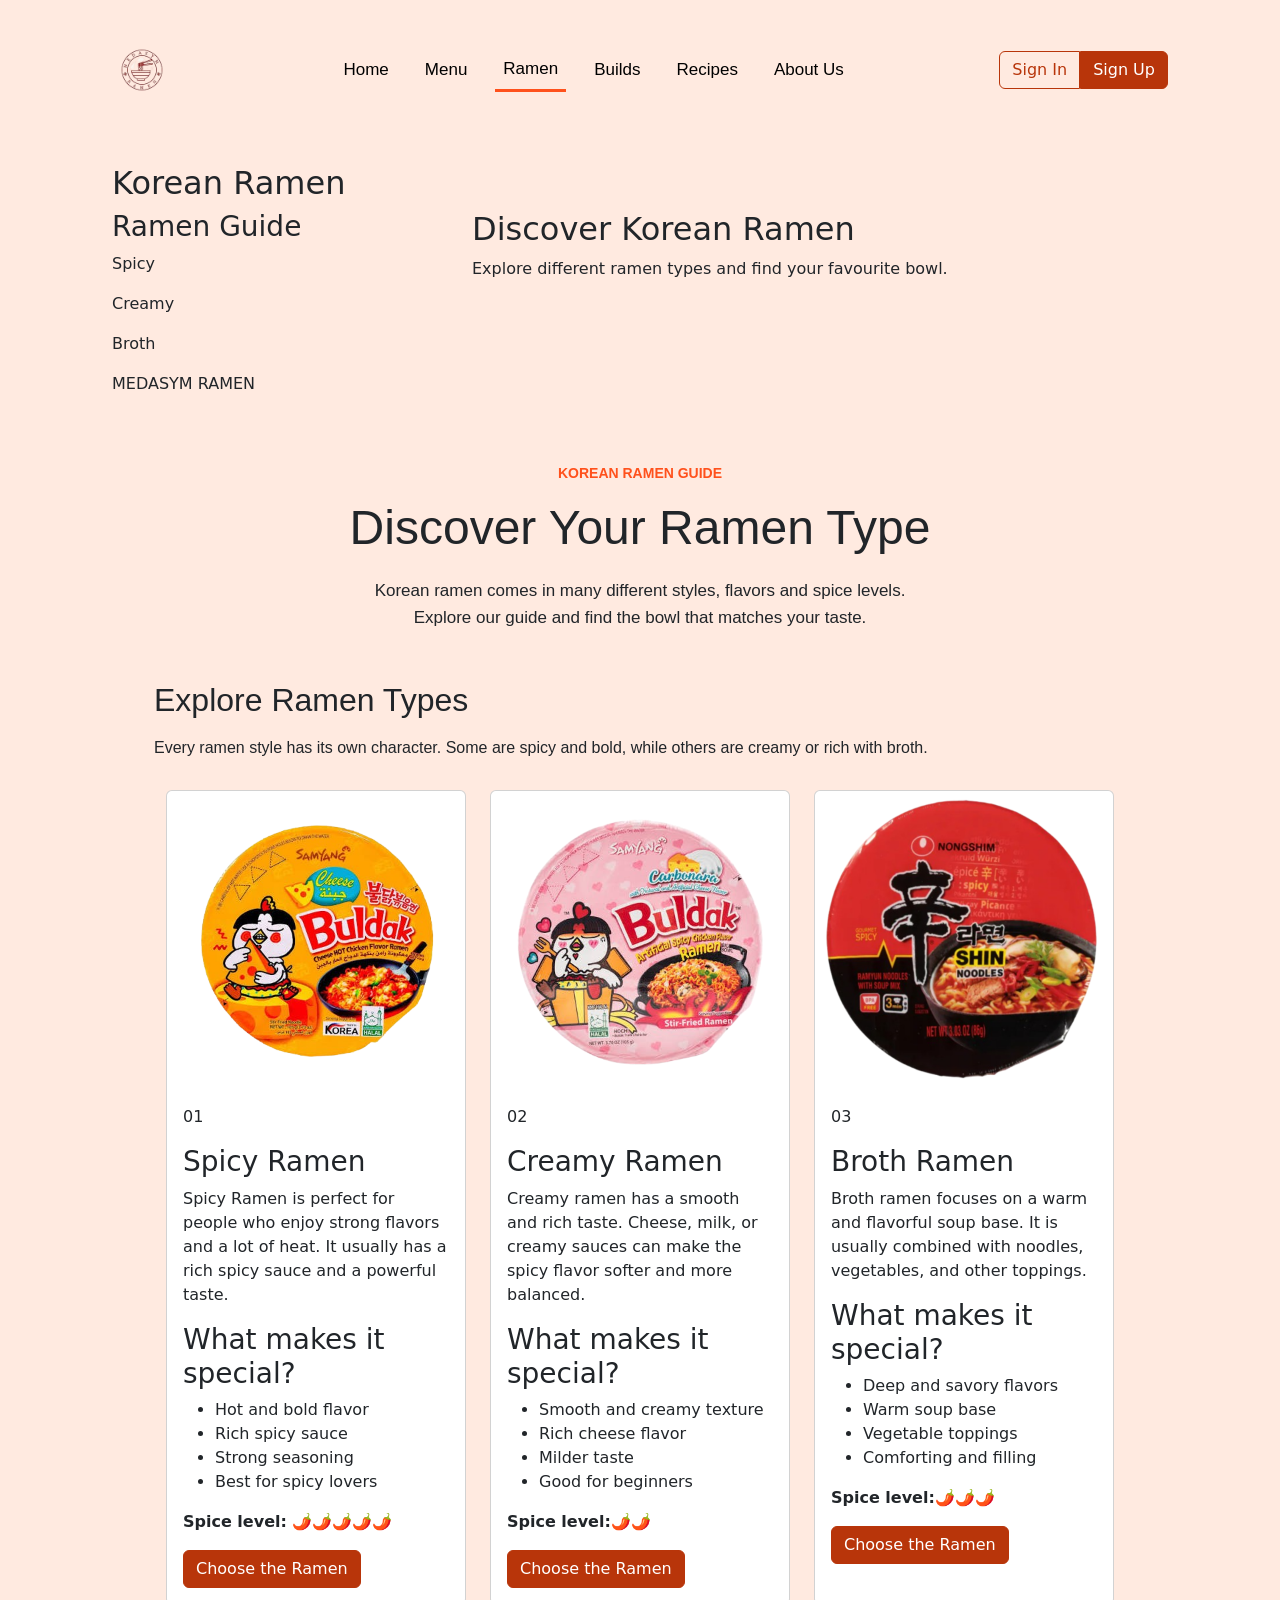
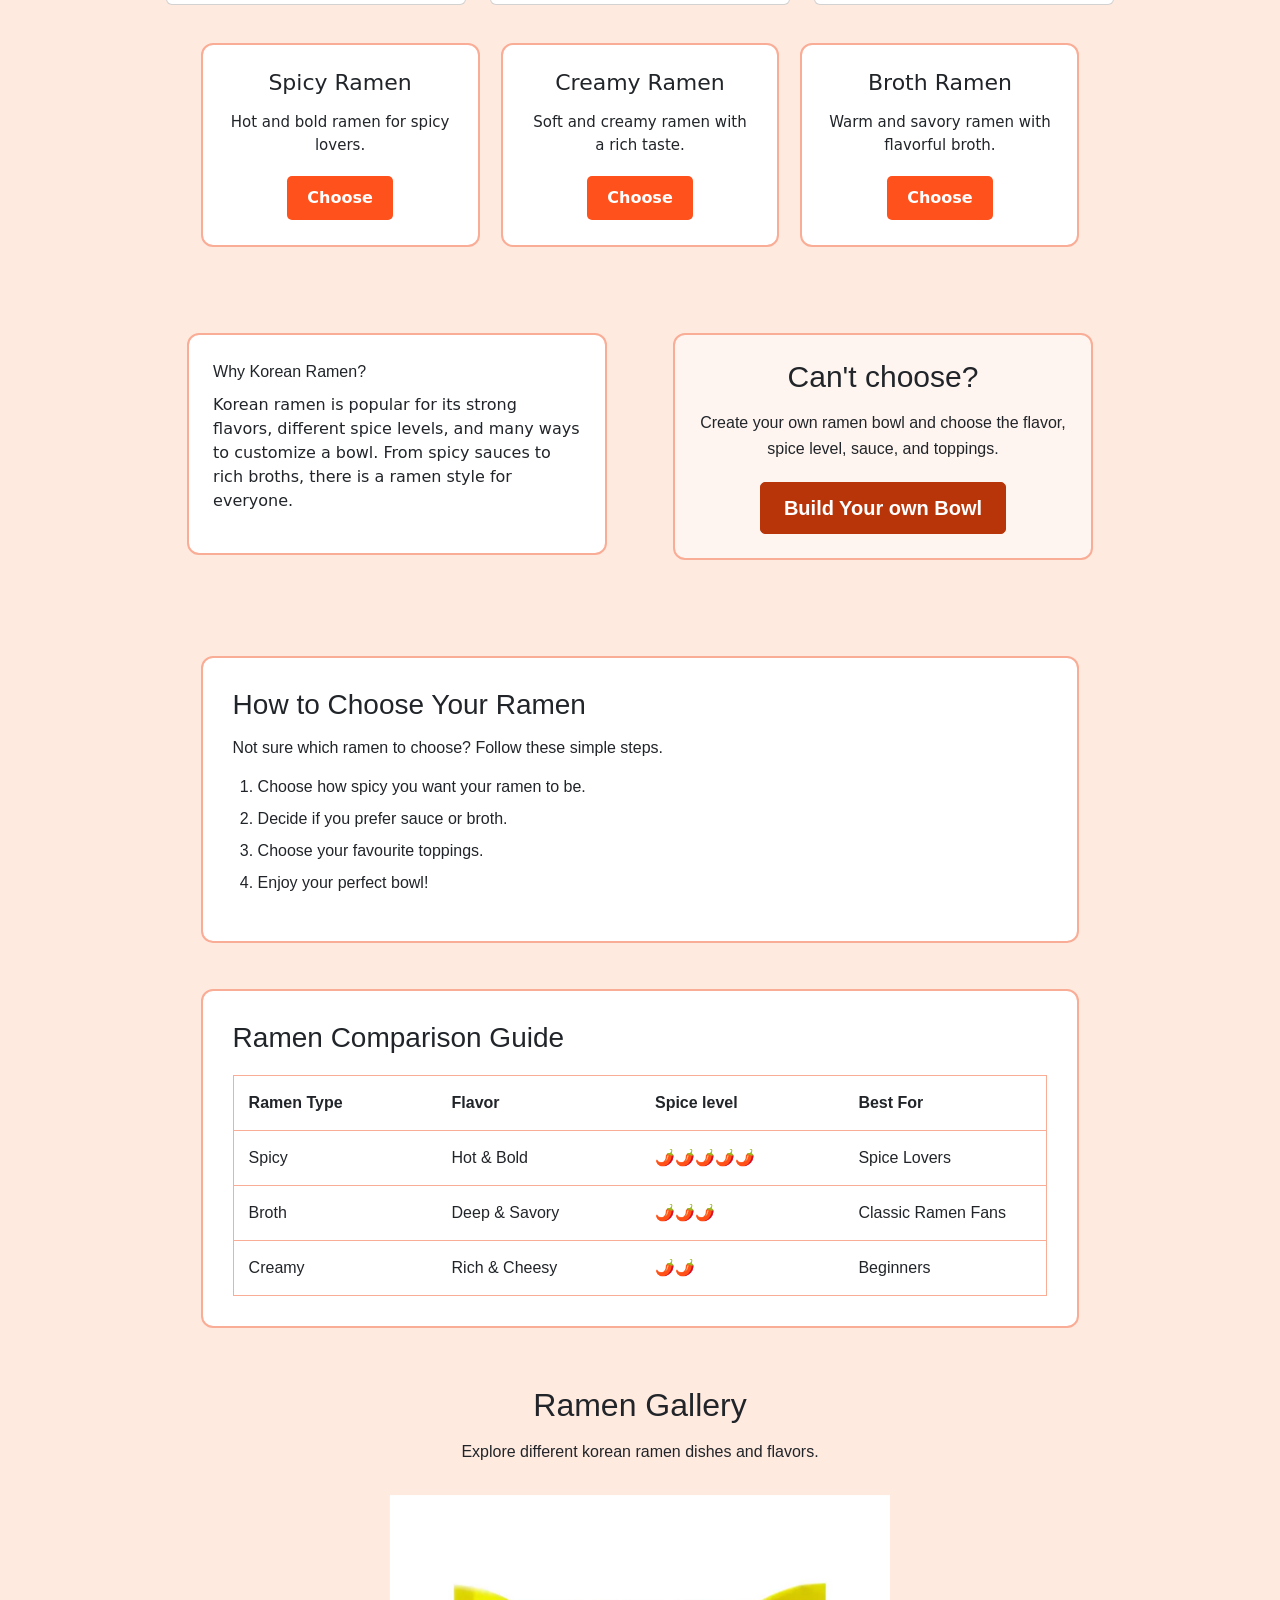
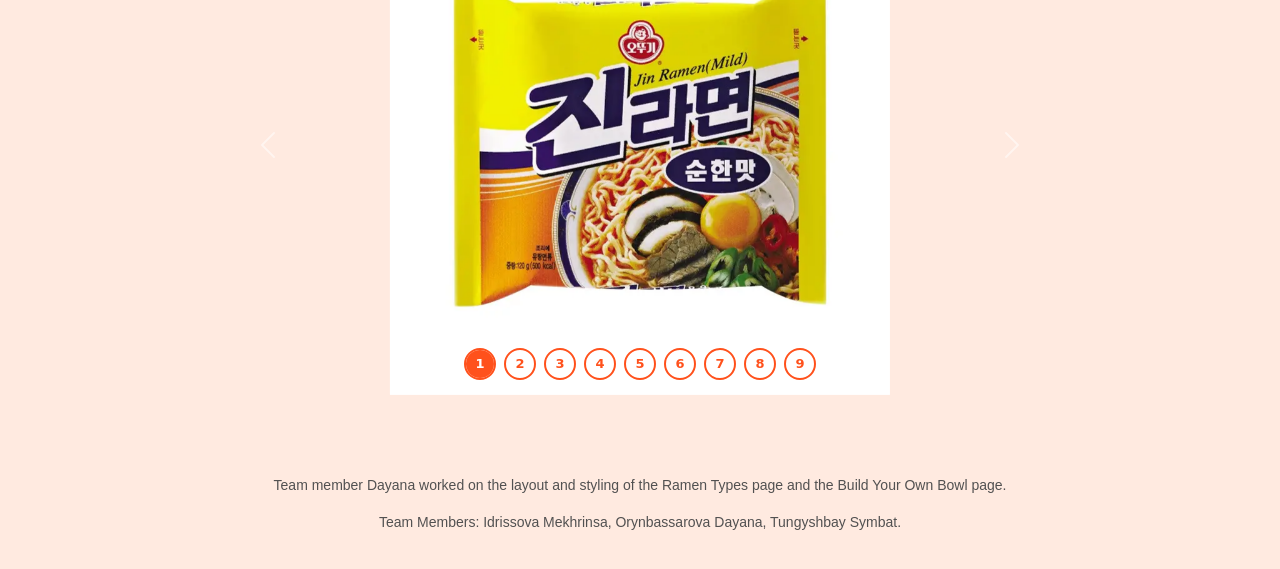
==== ramen.html @ 7dd199af "Add files via upload" ====
<!DOCTYPE html>
<html lang="en">

<head>
    <meta charset="UTF-8">
    <meta name="viewport" content="width=device-width, initial-scale=1.0">
    <link href="https://cdn.jsdelivr.net/npm/bootstrap@5.3.3/dist/css/bootstrap.min.css" rel="stylesheet">
    <link rel="stylesheet" href="style.css">
    <title>MEDASYM RAMEN | Ramen types</title>
</head>

<body>
    <nav class="navbar navbar-expand-lg">
        <div class="container-fluid">
            <a class="navbar-brand" href="index.html">
                <img src="logo.png" alt="MEDASYM RAMEN" width="150">
            </a>

            <button class="navbar-toggler" type="button" data-bs-toggle="collapse" data-bs-target="#navbarNav"
                aria-controls="navbarNav" aria-expanded="false" aria-label="Toggle navigation">
                <span class="navbar-toggler-icon"></span>
            </button>
            <div class="collapse navbar-collapse" id="navbarNav">
                <ul class="navbar-nav mx-auto">
                    <li class="nav-item">
                        <a class="nav-link" href="index.html">Home</a>
                    </li>
                    <li class="nav-item">
                        <a class="nav-link" href="menu.html">Menu</a>
                    </li>
                    <li class="nav-item">
                        <a class="nav-link active" href="ramen.html">Ramen</a>
                    </li>
                    <li class="nav-item">
                        <a class="nav-link" href="build.html">Builds</a>
                    </li>
                    <li class="nav-item">
                        <a class="nav-link" href="recipes.html">Recipes</a>
                    </li>
                    <li class="nav-item">
                        <a class="nav-link" href="about.html">About Us</a>
                    </li>
                </ul>

                <div class="d-flex gap-2">
                    <a href="#" class="btn btn-outline-secondary">Sign In</a>
                    <a href="signup.html" class="btn btn-primary">Sign Up</a>
                </div>

            </div>
        </div>

    </nav>

    <div class="container my-4">
        <div class="row">
            <header class="col-12">
                <h2>Korean Ramen</h2>
            </header>

            <aside class="col-lg-4 col-md-5 col-12">
                <h3>Ramen Guide</h3>
                <p>Spicy</p>
                <p>Creamy</p>
                <p>Broth</p>
            </aside>

            <main class="col-lg-8 col-md-7 col-12">
                <h2>Discover Korean Ramen</h2>
                <p>Explore different ramen types and find your favourite bowl.</p>
            </main>

            <footer class="col-12">
                <p>MEDASYM RAMEN</p>
            </footer>
        </div>
    </div>

    <div class="ramen-hero">
        <p>KOREAN RAMEN GUIDE</p>
        <h1>Discover Your Ramen Type</h1>
        <p>
            Korean ramen comes in many different styles, flavors
            and spice levels. <br> Explore our guide and find the bowl
            that matches your taste.
        </p>
    </div>

    <div class="ramen-types">
        <h2>Explore Ramen Types</h2>
        <p>
            Every ramen style has its own character. Some are spicy
            and bold, while others are creamy or rich with broth.
        </p>

        <!-- bootstrap-->

        <div class="container">
            <div class="row g-4">
                <!-- card 1 -->
                <div class="col-lg-4 col-md-6 col-12">
                    <div class="card h-100">
                        <img src="samyang.png" class="card-img-top" alt="Spicy Korean Buldak Ramen">
                        <div class="card-body">
                            <p>01</p>
                            <h3 class="card-title">Spicy Ramen</h3>
                            <p class="card-text">
                                Spicy Ramen is perfect for people who enjoy
                                strong flavors and a lot of heat. It usually
                                has a rich spicy sauce and a powerful taste.
                            </p>
                            <h3>What makes it special?</h3>
                            <ul>
                                <li>Hot and bold flavor</li>
                                <li>Rich spicy sauce</li>
                                <li>Strong seasoning</li>
                                <li>Best for spicy lovers</li>
                            </ul>
                            <p>
                                <b>Spice level:</b> 🌶️🌶️🌶️🌶️🌶️
                            </p>

                            <button class="btn btn-primary">Choose the Ramen</button>


                        </div>
                    </div>
                </div>

                <!-- card 2-->
                <div class="col-lg-4 col-md-6 col-12">
                    <div class="card h-100">

                        <img src="buldak.png" class="card-img-top" alt="Creamy Korean Buldak Ramen">
                        <div class="card-body">
                            <p>02</p>
                            <h3 class="card-title">Creamy Ramen</h3>
                            <p class="card-text">
                                Creamy ramen has a smooth and rich taste.
                                Cheese, milk, or creamy sauces can make
                                the spicy flavor softer and more balanced.
                            </p>
                            <h3>What makes it special?</h3>
                            <ul>
                                <li>Smooth and creamy texture</li>
                                <li>Rich cheese flavor</li>
                                <li>Milder taste</li>
                                <li>Good for beginners</li>
                            </ul>
                            <p>
                                <b>Spice level:</b>🌶️🌶️
                            </p>

                            <button class="btn btn-primary">Choose the Ramen</button>
                        </div>
                    </div>
                </div>

                <!-- card 3-->

                <div class="col-lg-4 col-md-6 col-12">
                    <div class="card h-100">
                        <img src="shin.png" class="card-img-top" alt="Korean Shin Ramen with broth">
                        <div class="card-body">
                            <p>03</p>
                            <h3 class="card-title">Broth Ramen</h3>
                            <p class="card-text">
                                Broth ramen focuses on a warm and flavorful
                                soup base. It is usually combined with noodles,
                                vegetables, and other toppings.
                            </p>
                            <h3>What makes it special?</h3>
                            <ul>
                                <li>Deep and savory flavors</li>
                                <li>Warm soup base</li>
                                <li>Vegetable toppings</li>
                                <li>Comforting and filling</li>
                            </ul>
                            <p>
                                <b>Spice level:</b>🌶️🌶️🌶️
                            </p>

                            <button class="btn btn-primary">Choose the Ramen</button>
                        </div>
                    </div>
                </div>
            </div>
        </div>

        <div class="responsive-cards">
            <div class="responsive-card">
                <h3>Spicy Ramen</h3>
                <p>Hot and bold ramen for spicy lovers.</p>
                <button>Choose</button>
            </div>

            <div class="responsive-card">
                <h3>Creamy Ramen</h3>
                <p>Soft and creamy ramen with a rich taste.</p>
                <button>Choose</button>
            </div>

            <div class="responsive-card">
                <h3>Broth Ramen</h3>
                <p>Warm and savory ramen with flavorful broth.</p>
                <button>Choose</button>
            </div>
        </div>

        <div class="container my-4">
            <div class="row g-4">
                <div class="col-lg-6 col-md-6 col-12">
                    <div class="ramen-about p-4">
                        <h2>Why Korean Ramen?</h2>
                        <p>
                            Korean ramen is popular for its strong flavors,
                            different spice levels, and many ways to customize
                            a bowl. From spicy sauces to rich broths, there is
                            a ramen style for everyone.
                        </p>
                    </div>
                </div>
                <div class="col-lg-6 col-md-6 col-12">
                    <div class="build-promo p-4">
                        <h2>Can't choose?</h2>
                        <p>
                            Create your own ramen bowl and choose
                            the flavor, spice level, sauce, and toppings.
                        </p>
                        <a href="build.html" class="btn btn-primary btn-lg">Build Your own Bowl</a>
                    </div>
                </div>
            </div>
        </div>


        <div class="choose-ramen">
            <h2>How to Choose Your Ramen</h2>
            <p>
                Not sure which ramen to choose? Follow these simple steps.
            </p>
            <ol>
                <li>Choose how spicy you want your ramen to be.</li>
                <li>Decide if you prefer sauce or broth.</li>
                <li>Choose your favourite toppings.</li>
                <li>Enjoy your perfect bowl!</li>
            </ol>
        </div>

        <div id="ramen-guide">
            <h2>Ramen Comparison Guide</h2>
            <table>
                <tr>
                    <th>Ramen Type</th>
                    <th>Flavor</th>
                    <th>Spice level</th>
                    <th>Best For</th>
                </tr>

                <tr>
                    <td>Spicy</td>
                    <td>Hot & Bold</td>
                    <td>🌶️🌶️🌶️🌶️🌶️</td>
                    <td>Spice Lovers</td>
                </tr>

                <tr>
                    <td>Broth</td>
                    <td>Deep & Savory</td>
                    <td>🌶️🌶️🌶️</td>
                    <td>Classic Ramen Fans</td>
                </tr>

                <tr>
                    <td>Creamy</td>
                    <td>Rich & Cheesy</td>
                    <td>🌶️🌶️</td>
                    <td>Beginners</td>
                </tr>
            </table>
        </div>

        <div class="ramen-gallery">
            <h2>Ramen Gallery</h2>
            <p>Explore different korean ramen dishes and flavors.</p>

            <div id="ramenCarousel" class="carousel slide" data-bs-ride="carousel">
                <div class="carousel-indicators">
                    <button type="button" data-bs-target="#ramenCarousel" data-bs-slide-to="0" class="active">1</button>
                    <button type="button" data-bs-target="#ramenCarousel" data-bs-slide-to="1">2</button>
                    <button type="button" data-bs-target="#ramenCarousel" data-bs-slide-to="2">3</button>
                    <button type="button" data-bs-target="#ramenCarousel" data-bs-slide-to="3">4</button>
                    <button type="button" data-bs-target="#ramenCarousel" data-bs-slide-to="4">5</button>
                    <button type="button" data-bs-target="#ramenCarousel" data-bs-slide-to="5">6</button>
                    <button type="button" data-bs-target="#ramenCarousel" data-bs-slide-to="6">7</button>
                    <button type="button" data-bs-target="#ramenCarousel" data-bs-slide-to="7">8</button>
                    <button type="button" data-bs-target="#ramenCarousel" data-bs-slide-to="8">9</button>

                </div>

                <div class="carousel-inner">
                    <div class="carousel-item active">
                        <img src="jinramen.webp" class="d-block w-100" alt="Jin Ramen">
                    </div>
                    <div class="carousel-item">
                        <img src="cheeseramen.jpeg" class="d-block w-100" alt="Cheese Ramen">
                    </div>
                    <div class="carousel-item">
                        <img src="chickenramen.jpg" class="d-block w-100" alt="Chicken Ramen">
                    </div>
                    <div class="carousel-item">
                        <img src="seafoodramen.jpg" class="d-block w-100" alt="Seafood Ramen">
                    </div>
                    <div class="carousel-item">
                        <img src="creamyramen.webp" class="d-block w-100" alt="Creamy Ramen">
                    </div>
                    <div class="carousel-item">
                        <img src="shinramen.webp" class="d-block w-100" alt="Shin Ramen">
                    </div>
                    <div class="carousel-item">
                        <img src="kimchiramen.jpg" class="d-block w-100" alt="Kimchi Ramen">
                    </div>
                    <div class="carousel-item">
                        <img src="eggramen.jpg" class="d-block w-100" alt="Egg Ramen">
                    </div>
                    <div class="carousel-item">
                        <img src="blackbeanramen.jpg" class="d-block w-100" alt="Black Bean Ramen">
                    </div>
                </div>

                <button class="carousel-control-prev" type="button" data-bs-target="#ramenCarousel"
                    data-bs-slide="prev">
                    <span class="carousel-control-prev-icon" aria-hidden="true"></span>
                    <span class="visually-hidden">Previous</span>
                </button>

                <button class="carousel-control-next" type="button" data-bs-target="#ramenCarousel"
                    data-bs-slide="next">
                    <span class="carousel-control-next-icon" aria-hidden="true"></span>
                    <span class="visually-hidden">Next</span>
                </button>

            </div>

        </div>






    </div>

    <footer class="team-credits">
        <p>Team member Dayana worked on the layout and styling
            of the Ramen Types page and the Build Your Own Bowl page.</p>
        <p>Team Members: Idrissova Mekhrinsa,
            Orynbassarova Dayana, Tungyshbay Symbat.</p>

    </footer>
    <script src="https://cdn.jsdelivr.net/npm/bootstrap@5.3.3/dist/js/bootstrap.bundle.min.js"></script>
</body>

</html>
---- style.css ----
*,
::after,
::before {
    box-sizing: border-box;
    margin: 0;
    padding: 0;
}

body {
    margin: 0 100px;
    background-color: #ffeae0;
}

.team-credits {
    text-align: center;
    padding: 20px;
    font-size: 14px;
    color: #525151;
    margin-top: 50px;
    font-family: sans-serif;
}

.navbar {
    width: 100%;
    height: 140px;
    display: flex;
    justify-content: space-between;
    align-items: center;
    padding: 30px 0;
}

.navbar .logo h1 {
    font-weight: 600;
    font-family: sans-serif;
    color: #000000;
}

.navbar .logo b {
    color: #ff511c;
}

.navbar ul {
    display: flex;
    list-style: none;
    align-items: center;
    gap: 20px;
}

.navbar ul li {
    white-space: nowrap;
}

.navbar ul li a {
    text-decoration: none;
    color: #000000;
    font-weight: 500;
    font-family: sans-serif;
    font-size: 17px;
}

/* =====ACTIVE===== */
.navbar ul .active::after {
    content: '';
    width: 50%;
    height: 3px;
    background-color: #ff511c;
    display: flex;
    position: relative;
    margin-left: 10px;
}

button {
    padding: 10px 20px;
    cursor: pointer;
    font-weight: 600;
}

.signin {
    background: transparent;
    border: none;
}

.signup {
    background-color: #ff511c;
    color: #ffffff;
    outline: none;
    border: none;
    border-radius: 5px;
}

.explore-btn {
    display: inline-block;
    padding: 10px 23px;
    background-color: #ff511c;
    color: white;
    border-radius: 5px;
    text-decoration: none;
    font-family: sans-serif;
    font-weight: 600;
}

.explore-btn:hover {
    background-color: #e64213;
}

/* ===== HOMEPAGE ===== */
.home-grid {
    display: grid;
    grid-template-columns: 220px 1fr;
    grid-template-rows: auto 1fr auto;
    grid-template-areas:
        "header  header"
        "main main"
        "card card"
        "footer  footer";
    gap: 30px;
    min-height: 100vh;
}

.home-header {
    grid-area: header;
}

.home-card {
    grid-area: card;
    display: flex;
    flex-direction: row;
    align-items: center;
    justify-content: center;
    gap: 30px;
    flex-wrap: wrap;
}

.home-card img {
    width: 160px;
    height: 160px;
    object-fit: contain;
    padding: 15px;
    background-color: white;
    border-radius: 10px;
    outline: 2px solid #faad96;
    user-select: none;
    flex: 0 1 160px;
}

.home-main {
    grid-area: main;
    align-self: center;
}

.home-info {
    display: flex;
    flex-direction: column;
    max-width: 100%;
}

.home-info h2 {
    font-size: 60px;
    font-family: sans-serif;
    margin-bottom: 30px;
}

.home-info p {
    font-size: 20px;
    line-height: 2pc;
    margin-bottom: 30px;
    font-family: sans-serif;
}

.home-footer {
    grid-area: footer;
    text-align: center;
    padding: 20px;
    font-size: 14px;
    color: #525151;
    font-family: sans-serif;
}

@media (min-width: 576px) and (max-width: 800px) {
    .home-grid {
        grid-template-columns: 1fr;
        grid-template-areas:
            "header"
            "main"
            "card"
            "footer";
    }
}

@media (max-width: 575px) {
    .home-grid {
        grid-template-columns: 1fr;
        grid-template-areas:
            "header"
            "main"
            "card"
            "footer";
    }
}

/* =====CARDS===== */
.category {
    width: 100%;
    display: flex;
    margin-bottom: 50px;
    justify-content: center;
}

.category .list-items {
    width: 90%;
    position: relative;
    margin-top: 50px;
}

.category .list-items h3 {
    font-size: 20px;
    font-weight: 600;
    font-family: sans-serif;
    margin-bottom: 70px;

}

.category .list-items .card-list {
    display: flex;
    justify-content: space-between;
    grid-template-columns: repeat(4, 1fr);
}

.category .card-list .card {
    width: 200px;
    height: auto;
    display: block;
    padding: 10px;
    border-radius: 10px;
    position: relative;
    background: #ffffff;
    outline: 2px solid #faad96
}

.category .card-list .card:hover {
    transform: scale(1.05);
}

.category .card-list .card img {
    width: 100%;
    height: auto;
    object-fit: cover;
    object-position: center;
    background-repeat: no-repeat;
    box-shadow: 0 20px 20px #faad96;
    border-radius: 50%;
}

.category .card-list .card .food-title {
    padding: 40px 0 10px;
}

.category .card-list .card .food-title h1 {
    text-align: center;
    font-weight: bold;
    font-size: 16px;
    font-family: sans-serif;
}

.category .card .desc-food p {
    font-size: 13px;
    text-align: center;
    font-weight: 500;
    margin-bottom: 20px;
    font-family: sans-serif;
}

.category .card .price {
    display: flex;
    align-items: center;
    justify-content: space-between;
}

.category .card .plus-icon {
    width: 35px;
    height: 35px;
    padding: 0;
    border: none;
    border-radius: 50%;
    cursor: pointer;
    background: #f0f0f0;
    color: #ff511c;
    display: flex;
    align-items: center;
    justify-content: center;
}

/* =====SCROLL BAR===== */
::-webkit-scrollbar {
    width: 10px;
}

::-webkit-scrollbar-thumb {
    background: #ff511c;
    border-radius: 20px;
}

/* =====SIGNUP===== */

.signup-section {
    width: 100%;
    min-height: 75vh;
    display: flex;
    align-items: center;
    justify-content: center;
    padding: 40px 20px;
}

.signup-box {
    width: 100%;
    max-width: 440px;
    background: #ffffff;
    border-radius: 16px;
    outline: 2px solid #faad96;
    box-shadow: 0 20px 40px rgba(250, 173, 150, 0.35);
    padding: 45px 40px;
}

.signup-box h2 {
    font-size: 30px;
    font-weight: 700;
    text-align: center;
    margin-bottom: 30px;
    color: #1a1a1a;
}

.signup-box .field {
    display: flex;
    flex-direction: column;
    margin-bottom: 20px;
}

.signup-box label {
    font-size: 14px;
    font-weight: 600;
    margin-bottom: 8px;
    color: #333333;
}

#signupForm input[type="text"],
#signupForm input[type="email"],
#signupForm input[type="password"] {
    padding: 12px 14px;
    border-radius: 8px;
    border: 1.5px solid #faad96;
    font-size: 14px;
    font-family: sans-serif;
    background-color: #fffaf8;
    transition: border-color 0.2s ease, background-color 0.2s ease;
}

#signupForm input[type="text"]::placeholder,
#signupForm input[type="email"]::placeholder,
#signupForm input[type="password"]::placeholder {
    color: #b9b9b9;
}

#signupForm input[type="text"]:focus,
#signupForm input[type="email"]:focus,
#signupForm input[type="password"]:focus {
    outline: none;
    border-color: #ff511c;
    background-color: #ffffff;
}

#signupForm button[type="submit"] {
    width: 100%;
    background-color: #ff511c;
    color: #ffffff;
    font-size: 16px;
    font-weight: 600;
    font-family: sans-serif;
    padding: 13px;
    border: none;
    border-radius: 8px;
    cursor: pointer;
    margin-top: 8px;
    transition: background-color 0.2s ease, transform 0.1s ease;
}

#signupForm button[type="submit"]:hover {
    background-color: #e04214;
}

#signupForm button[type="submit"]:active {
    transform: scale(0.98);
}

.form-message {
    text-align: center;
    font-size: 13px;
    margin-top: 14px;
    min-height: 18px;
    font-family: sans-serif;
}

.form-message.error {
    color: #d33131;
}

.form-message.success {
    color: #2e8b3d;
}

.login-hint {
    text-align: center;
    font-size: 14px;
    margin-top: 24px;
    color: #555555;
    font-family: sans-serif;
}

.login-hint a {
    color: #ff511c;
    font-weight: 600;
    text-decoration: none;
}

.login-hint a:hover {
    text-decoration: underline;
}

/* ===== RAMEN TYPES PAGE ===== */
/* === RAMEN-HERO ===== */
.ramen-hero {
    width: 100%;
    text-align: center;
    margin-top: 50px;
    margin-bottom: 50px;
}

.ramen-hero p:first-child {
    font-size: 14px;
    font-weight: bold;
    font-family: sans-serif;
    color: #ff511c;
    margin-bottom: 15px;
}

.ramen-hero h1 {
    font-size: 48px;
    font-family: sans-serif;
    margin-bottom: 20px;
}

.ramen-hero p {
    font-size: 17px;
    font-family: sans-serif;
    line-height: 1.6;
}

/* ==== RAMEN TYPES INTRO ==== */
.ramen-types {
    width: 90%;
    margin: 0 auto;
}

.ramen-types>h2 {
    font-size: 32px;
    font-family: sans-serif;
    margin-bottom: 15px;
}


.ramen-types>p {
    font-size: 16px;
    font-family: sans-serif;
    margin-bottom: 30px;
    line-height: 1.6;
}

/* ==== RAMEN CARD ==== */
.ramen-cards {
    display: flex;
    gap: 30px;
    align-items: stretch;
}

.ramen-card {
    display: flex;
    align-items: center;
    gap: 40px;

    background-color: white;
    padding: 25px;
    margin: 30px 0;
    min-height: 300px;

    border-radius: 10px;
    box-shadow: 0 5px 10px #faad96;
    outline: 2px solid #faad96;

    transition: transform 0.3s ease;

}

.ramen-card:first-child {
    grid-column: span 2;
}

@media (max-width: 900px) {
    .ramen-cards {
        flex-direction: column;
    }
}

.ramen-card:hover {
    transform: translateY(-5px);
}

.ramen-button {
    padding: 10px 20px;
    background-color: #ff511c;
    color: white;
    border: none;
    border-radius: 5px;
    cursor: pointer;
    font-family: sans-serif;
    font-weight: 600;
}

.ramen-button:hover {
    background-color: #e64213;
}

.ramen-grid {
    display: grid;
    grid-template-columns: 220px 1fr;
    grid-template-rows: auto auto auto;
    grid-template-areas:
        "header header"
        "sidebar main"
        "footer footer";
    gap: 20px;
    width: 90%;
    margin: 50px auto;
}

.grid-header {
    grid-area: header;
    background-color: white;
    padding: 25px 30px;
    border-radius: 10px;
    outline: 2px solid #faad96;

}

.grid-header h2 {
    font-size: 28px;
    font-family: sans-serif;
}

.grid-sidebar {
    grid-area: sidebar;
    background-color: white;
    padding: 25px;
    border-radius: 10px;
    outline: 2px solid #faad96;
}

.grid-sidebar h3 {
    font-size: 20px;
    font-family: sans-serif;
    margin-bottom: 10px;
}

.grid-sidebar p {
    font-family: sans-serif;
    margin-bottom: 10px;
}

.grid-main {
    grid-area: main;
    background-color: white;
    padding: 25px;
    border-radius: 10px;
    outline: 2px solid #faad96;
}

.grid-main h2 {
    font-size: 28px;
    font-family: sans-serif;
    margin-bottom: 10px;
}

.grid-main p {
    font-family: sans-serif;
    line-height: 1.6;
}

.grid-footer {
    grid-area: footer;
    background-color: white;
    padding: 15px;
    border-radius: 10px;
    outline: 2px solid #faad96;
    text-align: center;
    font-family: sans-serif;
}


/* ==== RAMEN IMAGE ==== */
.ramen-card img {
    width: 250px;
    height: 250px;
    object-fit: contain;
    border-radius: 50%;
    box-shadow: 0 10px 20px #faad96;
}

/* ==== RAMEN INFO ==== */
.ramen-info {
    flex: 1;
}

.ramen-info>p:first-child {
    color: #ff511c;
    font-size: 14px;
    font-weight: 600;
    font-family: sans-serif;
    margin-bottom: 10px;
}

.ramen-info h3 {
    font-size: 28px;
    font-family: sans-serif;
    margin-bottom: 15px;
}

.ramen-info p {
    font-size: 15px;
    font-family: sans-serif;
    line-height: 1.6;
    margin-bottom: 15px;
}

.ramen-info ul {
    padding-left: 20px;
    margin-bottom: 15px;
}

.ramen-info li {
    font-family: sans-serif;
    margin-bottom: 7px;
}

/* ==== WHY KOREAN RAMEN ==== */
.ramen-about {
    width: 90%;
    background-color: white;
    padding: 30px;
    margin: 50px auto;
    border-radius: 10px;
    outline: 2px solid #faad96;
}

.ramen-about h2 {
    font-size: 16px;
    font-family: sans-serif;
    line-height: 1.6;
}

/* ==== HOW TO CHOOSE ==== */
.choose-ramen {
    width: 90%;
    background-color: white;
    padding: 30px;
    margin: 50px auto;
    border-radius: 10px;
    outline: 2px solid #faad96;
}

.choose-ramen h2 {
    font-size: 28px;
    font-family: sans-serif;
    margin-bottom: 15px;
}

.choose-ramen p {
    font-family: sans-serif;
    margin-bottom: 15px;
}

.choose-ramen ol {
    padding-left: 25px;
}

.choose-ramen li {
    font-family: sans-serif;
    margin-bottom: 8px;
}

/* ==== RAMEN TABLE ==== */
#ramen-guide {
    width: 90%;
    background-color: white;
    padding: 30px;
    margin: 50px auto;
    border-radius: 10px;
    outline: 2px solid #faad96;

}

#ramen-guide h2 {
    font-size: 28px;
    font-family: sans-serif;
    margin-bottom: 20px;
}

#ramen-guide table {
    width: 100%;
    border-collapse: collapse;
    font-family: sans-serif;
    table-layout: fixed;
    border: 1px solid #faad96;
}

#ramen-guide th,
#ramen-guide td {
    width: 25%;
    padding: 15px;
    text-align: left;
    border-bottom: 1px solid #faad96;
}

#ramen-guide th {
    font-weight: 600;
}

/* ==== IF YOU CAN'T CHOOSE ==== */
.build-promo {
    width: 90%;
    text-align: center;
    background-color: #fff5f0;
    padding: 35px;
    margin: 50px auto;
    border-radius: 10px;
    outline: 2px solid #faad96;
}

.build-promo h2 {
    font-size: 30px;
    font-family: sans-serif;
    margin-bottom: 15px;
}

.build-promo p {
    font-family: sans-serif;
    line-height: 1.6;
    margin-bottom: 20px;
}

.build-promo a {
    display: inline-block;
    padding: 10px 23px;
    background-color: #ff511c;
    color: white;
    border-radius: 5px;
    text-decoration: none;
    font-family: sans-serif;
    font-weight: 600;
}

.build-promo a:hover {
    background-color: #e64213;
}

.navbar .logo img {
    width: 80px;
    height: 80px;
    border-radius: 50%;
}

.signin-button {
    color: black;
    text-decoration: none;
    margin-right: 20px;
    font-weight: bold;
}

.signup-button {
    background-color: #ff511c;
    color: white;
    padding: 10px 20px;
    border-radius: 5px;
    text-decoration: none;
}

/* ==== BUILD ==== */
.build-hero {
    width: 100%;
    text-align: center;
    margin-top: 50px;
    margin-bottom: 40px;
}

.build-hero p:first-child {
    font-size: 14px;
    font-weight: 600;
    font-family: sans-serif;
    color: #ff511c;
    margin-bottom: 15px;
}

.build-hero h1 {
    font-size: 45px;
    font-family: sans-serif;
    margin-bottom: 20px;
}

.build-hero p {
    font-size: 17px;
    font-family: sans-serif;
    line-height: 1.6;
}

/* ==== GRID LAYOUT ==== */
.build-layout {
    display: grid;
    grid-template-columns: 220px 1fr;
    gap: 30px;
    width: 90%;
    max-width: 1100px;
    margin: 0 auto 50px;
}

/* ==== SIDEBAR ==== */
.build-sidebar {
    background-color: white;
    padding: 25px;
    border-radius: 10px;
    outline: 2px solid #faad96;
    font-family: sans-serif;
}

.build-sidebar h3 {
    font-size: 20px;
    margin-bottom: 10px;
}

.build-sidebar h4 {
    font-size: 18px;
    margin-top: 30px;
    margin-bottom: 10px;
}

.build-sidebar p {
    font-size: 16px;
    line-height: 1.5;
    margin-bottom: 10px;
}

/* ==== MAIN FORM ==== */
.build-form {
    width: 100%;
    max-width: none;
    margin: 0;
    background-color: white;
    padding: 35px;
    border-radius: 10px;
    outline: 2px solid #faad96;
    display: flex;
    flex-direction: column;
}

.build-form h2 {
    font-size: 28px;
    font-family: sans-serif;
    margin-bottom: 10px;
}

.build-form>p {
    font-family: sans-serif;
    margin-bottom: 30px;
}

.build-form h3 {
    font-size: 20px;
    font-family: sans-serif;
    margin-top: 25px;
    margin-bottom: 15px;
}

/* ==== LABELS ==== */
.build-form label {
    display: block;
    font-family: sans-serif;
    font-size: 15px;
    margin-bottom: 10px;
}

/* ==== SELECT ==== */
.build-form select {
    width: 100%;
    padding: 12px;
    border: 1px solid #faad96;
    border-radius: 5px;
    font-family: sans-serif;
    font-size: 15px;
    background-color: #fffaf8;
}

/* ==== RADIO AND CHECKBOX ==== */
.build-form input[type="radio"],
.build-form input[type="checkbox"] {
    margin-right: 8px;
}

.build-form .option {
    display: flex;
    align-items: center;
    margin-bottom: 10px;
}

/* ==== COLOR ==== */
.build-form input[type="color"] {
    width: 60px;
    height: 40px;
    border: 1px solid #faad96;
    border-radius: 5px;
    cursor: pointer;
}

/* ==== NAME AND EMAIL ==== */
.build-form input[type="text"],
.build-form input[type="email"] {
    width: 100%;
    padding: 12px;
    border: 1px solid #faad96;
    border-radius: 5px;
    font-family: sans-serif;
    font-size: 15px;
    background-color: #fffaf8;
    margin-bottom: 15px;
}

/* ==== TEXTAREA ==== */
.build-form textarea {
    width: 100%;
    height: 100px;
    padding: 12px;
    border: 1px solid #faad96;
    border-radius: 5px;
    font-family: sans-serif;
    font-size: 15px;
    background-color: #fffaf8;
    resize: vertical;
}

/* ==== SUBMIT BUTTON ==== */
.build-form button[type="submit"] {
    width: 100%;
    padding: 12px;
    margin-top: 25px;
    background-color: #ff511c;
    color: white;
    border: none;
    border-radius: 5px;
    font-family: sans-serif;
    font-size: 16px;
    font-weight: 600;
    cursor: pointer;
}

.build-form button[type="submit"]:hover {
    background-color: #e64213;
}

/* ==== RESPONSIVE ==== */
@media (max-width: 800px) {

    .build-layout {
        grid-template-columns: 1fr;
    }

    .build-sidebar {
        width: 100%;
    }

}

/* ===== ABOUT US PAGE ===== */
.about-hero {
    display: flex;
    justify-content: space-around;
    align-items: center;
    padding-top: 50px;
    padding-bottom: 20px;
}

.about-left {
    width: 45%;
    font-family: sans-serif;
}

.orange-text {
    color: #ff511c;
    font-weight: bold;
    margin-bottom: 15px;
}

.about-left h1 {
    font-size: 55px;
    font-family: sans-serif;
    margin-bottom: 20px;
}

.about-left h1 span {
    color: #ff511c;
}

.about-left p {
    font-size: 18px;
    line-height: 1.6;
    font-family: sans-serif;
}

.about-right img {
    width: 300px;
}

/* ===== OUR STORY ===== */
.story {
    margin-top: 80px;
    background-color: white;
    border-radius: 25px;
    padding: 25px;
    display: flex;
    align-items: center;
    gap: 50px;
    outline: 2px solid #faad96;
}

.story-image {
    width: 50%;
}

.story-image img {
    width: 100%;
    height: 280px;
    object-fit: cover;
    border-radius: 20px;
}

.story-text {
    width: 50%;
}

.story-text .orange {
    color: #ff511c;
    font-weight: bold;
    font-family: sans-serif;
}

.story-text h2 {
    font-size: 38px;
    margin: 20px 0;
    font-family: sans-serif;
}

.story-text p {
    font-size: 17px;
    line-height: 1.6;
    font-family: sans-serif;
}

/* ===== VALUES ===== */
.values-section {
    text-align: center;
    font-family: sans-serif;
    margin-top: 60px;
}

.values-section h1 {
    font-size: 40px;
    margin-bottom: 15px;
}

.values-section>p {
    font-size: 17px;
    font-family: sans-serif;
}

.values {
    display: flex;
    justify-content: center;
    gap: 40px;
    margin-top: 40px;
}

.value-box {
    background-color: white;
    width: 280px;
    padding: 30px;
    border-radius: 15px;
    outline: 2px solid #faad96;
}

.value-box h2 {
    font-size: 20px;
    font-family: sans-serif;
    margin-bottom: 15px;
}

.value-box p {
    font-size: 15px;
    line-height: 1.5;
    font-family: sans-serif;
}

/* ===== SPECIAL STORY ===== */
.special-story {
    margin-top: 60px;
    background-color: white;
    border-radius: 25px;
    padding: 30px 50px;
    display: flex;
    align-items: center;
    gap: 40px;
    outline: 2px solid #faad96;
}

.person-image img {
    width: 160px;
    height: 160px;
    object-fit: cover;
    border-radius: 50%;
}

.special-text {
    flex: 1;
}

.special-text h2 {
    font-size: 36px;
    margin: 15px 0;
    font-family: sans-serif;
}

.special-text p {
    font-family: sans-serif;
    font-size: 17px;
    line-height: 1.6;
}

.special-text .orange {
    color: #ff511c;
    font-weight: bold;
    letter-spacing: 2px;
    font-family: sans-serif;
}

/* =====CARDS===== */
.category {
    width: 100%;
    display: flex;
    margin-bottom: 50px;
    justify-content: center;
}

.category .list-items1 h1 {
    font-size: 25px;
    font-weight: 600;
    font-family: sans-serif;
    margin-bottom: 70px;
    margin-left: 500px;

}

.category .list-items1 {
    width: 90%;
    position: relative;
    margin-top: 50px;
}

.category .list-items1 h2 {
    font-size: 25px;
    font-weight: 600;
    font-family: sans-serif;
    margin-bottom: 70px;

}

.category .list-items1 .card-list {
    display: flex;
    justify-content: center;
    align-items: flex-start;
    gap: 60px;
    flex-wrap: wrap;

}

.category .card-list .card {
    width: 260px;
    height: auto;
    display: block;
    padding: 10px;
    border-radius: 10px;
    position: relative;
    background: #ffffff;
    outline: 2px solid #faad96
}

.category .card-list .card img {
    width: 100%;
    height: auto;
    object-fit: cover;
    object-position: center;
    background-repeat: no-repeat;
    box-shadow: 0 20px 20px #faad96;
    border-radius: 50%;
}

.category .card-list .card .food-title {
    padding: 40px 0 10px;
    font-family: sans-serif;
}

.category .card-list .card .food-title h1 {
    text-align: center;
    font-weight: 600;
    font-size: 16px;
    font-family: sans-serif;
}

.category .card .desc-food p {
    font-size: 13px;
    text-align: center;
    font-weight: 500;
    margin-bottom: 20px;
    font-family: sans-serif;
}

.category .card .price {
    display: flex;
    align-items: center;
    justify-content: space-between;
}

/* ===== RECIPES TEXT STYLE ===== */
.category .card .desc-food,
.category .card .desc-food p,
.category .card h4,
.category .card ol,
.category .card ul,
.category .card li {
    font-family: sans-serif;
}

.category .card .desc-food {
    text-align: center;
    font-family: sans-serif;
}

.category .card .desc-food p {
    text-align: center;
    font-size: 13px;
}

/* Ingredients title */
.category .card h4 {
    text-align: center;
    font-size: 15px;
    margin: 15px 0 5px;

}

/* Ingredients list */
.category .card .desc-food ul {
    list-style-position: inside;
    text-align: center;
    padding: 0;
    margin: 0;

}

/* Steps list */
.category .card .desc-food ol {
    list-style-position: inside;
    text-align: center;
    padding: 0;
    margin: 0;

}

.category .card .desc-food li {
    font-family: sans-serif;
    font-size: 13px;
    margin: 3px 0;

}

/* Card title */
.category .card .food-title h1 {
    font-family: sans-serif;
    font-weight: 600;

}

/* ======RAMEN GALLERY ======== */
.ramen-gallery {
    width: 90%;
    margin: 60px auto;
    text-align: center;
}

.ramen-gallery h2 {
    font-size: 32px;
    font-family: sans-serif;
    margin-bottom: 15px;
}

.ramen-gallery>p {
    font-size: 16px;
    font-family: sans-serif;
    margin-bottom: 30px;
    line-height: 1.6;
}

/* ==== GALLERY GRID ==== */
.gallery-grid {
    display: grid;
    grid-template-columns: repeat(3, 1fr);
    gap: 25px;
    width: 100%;
}

/* ==== GALLERY ITEM ==== */
.gallery-item {
    width: 100%;
    overflow: hidden;
    border-radius: 10px;
    background-color: white;
    outline: 2px solid #faad96;
}

/* ==== GALLERY IMAGE ==== */
.gallery-item img {
    display: block;
    width: 100%;
    height: 200px;
    object-fit: cover;
}

/* ==== GALLERY CAPTION ==== */
.gallery-caption {
    padding: 15px;
    background-color: white;
}

.gallery-caption h3 {
    font-size: 18px;
    font-family: sans-serif;
    margin-bottom: 5px;
}

.gallery-caption p {
    font-size: 14px;
    font-family: sans-serif;
    color: #555;
}

/* ==== HOVER EFFECT ==== */
.gallery-item:hover img {
    transform: scale(1.05);
    transition: transform 0.3s ease;

}

@media (max-width: 768px) {
    .gallery-grid {
        grid-template-columns: 1fr;
    }
}

/* ========SIDE DISHES GALLERY ============= */
.side-gallery {
    width: 90%;
    margin: 60px auto;
    text-align: center;
}

.side-gallery h2 {
    font-size: 32px;
    font-family: sans-serif;
    margin-bottom: 15px;
}

.side-gallery>p {
    font-size: 16px;
    font-family: sans-serif;
    margin-bottom: 30px;
    line-height: 1.6;
}

/* ==== SIDE GRID ==== */
.side-grid {
    display: grid;
    grid-template-columns: repeat(3, 1fr);
    grid-auto-rows: 250px;
    gap: 25px;
    width: 100%;
}

/* ==== SIDE ITEM ==== */
.side-item {
    position: relative;
    overflow: hidden;
    border-radius: 10px;
    background-color: white;
    outline: 2px solid #faad96;
}

/* ==== SIDE IMAGE ==== */
.side-item img {
    display: block;
    width: 100%;
    height: 100%;
    object-fit: cover;
    transition: transform 0.4s ease;
}

.side-item:hover img,
.side-item:focus-within img {
    transform: scale(1.08);
}

/* ==== SIDE CAPTION ==== */
.side-caption {
    position: absolute;
    inset: 0;
    display: flex;
    flex-direction: column;
    justify-content: flex-end;
    padding: 20px;
    background: linear-gradient(to top,
            rgba(0, 0, 0, 0.85) 0%,
            rgba(0, 0, 0, 0.4) 60%,
            rgba(0, 0, 0, 0) 100%);
    color: #ffffff;
    text-align: left;

    opacity: 0;
    transform: translateY(15px);
    transition: opacity 0.3s ease, transform 0.3s ease;
}

.side-item:hover .side-caption,
.side-item:focus-within .side-caption {
    opacity: 1;
    transform: translateY(0);
}

.side-caption h3 {
    font-size: 18px;
    font-family: sans-serif;
    margin-bottom: 5px;
    color: #ffffff;
}

.side-caption p {
    font-size: 14px;
    font-family: sans-serif;
    color: #f2f2f2;
}

/* ==== TOUCH SCREENS ==== */
@media (hover: none) {
    .side-caption {
        opacity: 1;
        transform: none;
    }
}

@media (max-width: 768px) {
    .side-grid {
        grid-template-columns: 1fr;
    }
}

/* =======ABOUT PAGE ========= */
.moments {
    margin-top: 80px;
    text-align: center;
    font-family: sans-serif;
}

.moments h1 {
    font-size: 45px;
    margin-bottom: 10px;
}

.moments-subtitle {
    color: #ff511c;
    letter-spacing: 5px;
    font-size: 14px;
    margin-bottom: 40px;
}

.moments-grid {
    display: grid;
    grid-template-columns: repeat(3, 1fr);
    gap: 25px;
}

.moments-item {
    background: white;
    border-radius: 20px;
    padding: 15px;
    outline: 2px solid #faad96;
    overflow: hidden;
}

.moments-item img {
    width: 100%;
    height: 230px;
    object-fit: cover;
    border-radius: 15px;
}

.moments-item h3 {
    margin-top: 15px;
    font-size: 18px;
    font-family: sans-serif;
}

/* hover effect */
.moments-item:hover img {
    transform: scale(1.05);
    transition: 0.4s;
}

.moments-item:hover {
    transform: translateY(-5px);
    transition: 0.4s;
}

@media (max-width: 768px) {
    .moments-grid {
        grid-template-columns: 1fr;
    }
}

/* === ASSIGNMENT-3 === */
/* Responsive typography */
/*For Mobile*/
@media (max-width: 575px) {

    /*index*/
    .home-info h2 {
        font-size: 35px;
    }

    .home-info p {
        font-size: 15px;
    }

    /*menu*/
    .category .list-items h3 {
        font-size: 17px;
    }

    .category .card .food-title h1 {
        font-size: 14px;
    }

    .category .card .desc-food p {
        font-size: 12px;
    }

    .side-gallery h2 {
        font-size: 24px;
    }

    .side-gallery>p {
        font-size: 14px;
    }

    .side-caption h3 {
        font-size: 15px;
    }

    .side-caption p {
        font-size: 12px;
    }

    /*ramen*/
    .ramen-hero h1 {
        font-size: 32px;
    }

    .ramen-hero p {
        font-size: 14px;
    }

    .build-hero h1 {
        font-size: 32px;
    }

    .build-hero p {
        font-size: 14px;
    }
}

/*For Tablet*/
@media (min-width: 576px) and (max-width: 768px) {

    /*index*/
    .home-info h2 {
        font-size: 45px;
    }

    .home-info p {
        font-size: 17px;
    }

    /*menu*/
    .category .list-items h3 {
        font-size: 18px;
    }

    .category .card .food-title h1 {
        font-size: 15px;
    }

    .category .card .desc-food p {
        font-size: 12px;
    }

    .side-gallery h2 {
        font-size: 28px;
    }

    .side-gallery>p {
        font-size: 15px;
    }

    .side-caption h3 {
        font-size: 16px;
    }

    .side-caption p {
        font-size: 13px;
    }

    /*ramen*/
    .ramen-hero h1 {
        font-size: 40px;
    }

    .ramen-hero p {
        font-size: 16px;
    }

    .build-hero h1 {
        font-size: 40px;
    }

    .build-hero p {
        font-size: 16px;
    }
}

/*For Desktop*/
@media (min-width: 769px) {

    /*index*/
    .home-info h2 {
        font-size: 60px;
    }

    .home-info p {
        font-size: 20px;
    }

    /*menu*/
    .category .list-items h3 {
        font-size: 20px;
    }

    .category .card .food-title h1 {
        font-size: 16px;
    }

    .category .card .desc-food p {
        font-size: 13px;
    }

    .side-gallery h2 {
        font-size: 32px;
    }

    .side-gallery>p {
        font-size: 16px;
    }

    .side-caption h3 {
        font-size: 18px;
    }

    .side-caption p {
        font-size: 14px;
    }

    /*ramen*/
    .ramen-hero h1 {
        font-size: 48px;
    }

    .ramen-hero p {
        font-size: 17px;
    }

    .build-hero h1 {
        font-size: 45px;
    }

    .build-hero p {
        font-size: 17px;
    }
}

/* Responsive Cards */
/*symbat*/
/* Desktop (default) — 3 in a row */
.home-card {
    display: flex;
    flex-wrap: wrap;
    justify-content: center;
    gap: 30px;
}

.home-card img {
    width: 160px;
    height: 160px;
    object-fit: contain;
    padding: 15px;
    background-color: white;
    border-radius: 10px;
    outline: 2px solid #faad96;
    user-select: none;
    flex: 0 1 160px;
}

/* Tablet — 2 per row */
@media (min-width: 576px) and (max-width: 768px) {
    .home-card img {
        flex: 0 1 calc(50% - 15px);
        /* 2 per row, accounting for the 30px gap */
        width: auto;
        height: auto;
        max-width: 200px;
    }
}

/* Mobile — 1 per row (stacked) */
@media (max-width: 575px) {
    .home-card {
        flex-direction: column;
        align-items: center;
        gap: 20px;
    }

    .home-card img {
        flex: 0 1 auto;
        width: 200px;
        height: 200px;
    }
}

/*dayana*/
.responsive-cards {
    display: flex;
    gap: 25px;
    margin: 40px auto;
    width: 90%;

}

.responsive-card {
    flex: 1;
    padding: 25px;
    background-color: white;
    border-radius: 10px;
    outline: 2px solid #faad96;
    text-align: center;
}

.responsive-card h3 {
    font-size: 22px;
    margin-bottom: 15px;
}

.responsive-card p {
    font-size: 15px;
    line-height: 1.5;
    margin-bottom: 20px;
}

.responsive-card button {
    background-color: #ff511c;
    color: white;
    border: none;
    border-radius: 5px;
    padding: 10px 20px;
}

/*Tablet 2 cards per row */
@media (min-width: 576px) and (max-width: 768px) {
    .responsive-cards {
        flex-wrap: wrap;
    }

    .responsive-card {
        flex: 0 0 calc(50% - 13px);
    }
}

/*Mobile 1 card per row */
@media (max-width: 575px) {
    .responsive-cards {
        flex-direction: column;
    }
}

.carousel-item img {
    width: 100%;
    height: 500px;
    object-fit: contain;
}

/* Carousel image indicators */
/* Carousel indicators */
/* ===== CAROUSEL INDICATORS ===== */
#ramenCarousel .carousel-indicators {
    position: absolute;
    left: 0;
    right: 0;
    bottom: 15px;

    display: flex;
    justify-content: center;
    align-items: center;

    width: 100%;
    margin: 0;
    padding: 0;

    gap: 8px;
}

#ramenCarousel .carousel-indicators button {
    width: 28px;
    height: 28px;

    margin: 0;
    padding: 0;

    border: 2px solid #ff511c;
    border-radius: 50%;

    background-color: white;
    color: #ff511c;

    opacity: 1;

    text-indent: 0;
    font-size: 13px;
    font-weight: bold;

    display: flex;
    align-items: center;
    justify-content: center;
}

#ramenCarousel .carousel-indicators button.active {
    background-color: #ff511c;
    color: white;
}

/*Navbar */
.navbar {
    background-color: #ffeae0 !important;
}

/* A3 Bootstrap Buttons */
.btn-primary {
    background-color: #ff511c !important;
    border-color: #ff511c !important;
    color: white !important;
}

.btn-primary:hover {
    background-color: #e64616 !important;
    border-color: #e64616 !important;
}

.btn-outline-secondary {
    color: #ff511c !important;
    border-color: #ff511c !important;
}

.btn-outline-secondary:hover {
    background-color: #ff511c !important;
    border-color: #ff511c !important;
    color: white !important;
}

/* ===== A3 MOBILE FIX ===== */
@media (max-width: 768px) {

    /* Remove large desktop margins */
    body {
        margin: 0;
    }

    /* Bootstrap navbar */
    .navbar {
        height: auto;
        padding: 15px 20px;
    }

    /* Ramen hero */
    .ramen-hero {
        margin-top: 30px;
        margin-bottom: 30px;
    }

    /* Build hero */
    .build-hero {
        margin-top: 30px;
        margin-bottom: 30px;
    }

    /* Comparison table */
    #ramen-guide {
        width: 100%;
        padding: 20px;
        overflow-x: auto;
    }

    #ramen-guide table {
        width: 100%;
        table-layout: auto;
    }

    #ramen-guide th,
    #ramen-guide td {
        padding: 8px;
        font-size: 13px;
        word-break: normal;
    }

    /* Carousel */
    .carousel-item img {
        height: 300px;
    }

    /* Footer */
    .team-credits {
        margin-top: 30px;
        padding: 20px;
    }
}

/*task3-menu*/
/* Bootstrap's grid now handles the layout, so neutralize the old wrappers */
.category .list-items {
    max-width: none;
}

/* Cards fill their Bootstrap column instead of using fixed widths */
.category .card,
.side-gallery .side-item {
    width: 100%;
    max-width: 100%;
    margin: 0;
}

/* Images scale inside their column */
.category .card img,
.side-gallery .side-item img {
    max-width: 100%;
    height: auto;
    display: block;
}

/* Keep footer text inside the container padding */
.team-credits .container {
    padding-left: 12px;
    padding-right: 12px;
}

/* ===== task3-menu: restore card look inside Bootstrap columns ===== */

.category .card {
    padding: 20px;
    border-radius: 10px;
    background: #ffffff;
    outline: 2px solid #faad96;
    border: none;
    /* removes Bootstrap's default card border */
}

.category .card:hover {
    transform: scale(1.03);
}

/* Ramen / tteokbokki image: smaller, round, centered */
.category .card img {
    display: block;
    width: 100%;
    max-width: 200px;
    /* change this number to make images bigger or smaller */
    aspect-ratio: 1 / 1;
    height: auto;
    object-fit: cover;
    border-radius: 50%;
    box-shadow: 0 20px 20px #faad96;
    margin: 0 auto;
}

.category .card .food-title {
    padding: 40px 0 10px;
}

.category .card .food-title h1 {
    text-align: center;
    font-weight: bold;
    font-family: sans-serif;
}

.category .card .desc-food {
    flex-grow: 1;
    /* pushes price row to the bottom so all cards align */
}

/* Task 10: accessible contrast (4.5:1 or better) */
.btn-primary {
    background-color: #b8350a !important;
    border-color: #b8350a !important;
    color: #ffffff !important;
}

.btn-primary:hover,
.btn-primary:focus {
    background-color: #9c2d08 !important;
    border-color: #9c2d08 !important;
}

.btn-outline-secondary {
    color: #b8350a !important;
    border-color: #b8350a !important;
}

.btn-outline-secondary:hover,
.btn-outline-secondary:focus {
    background-color: #b8350a !important;
    border-color: #b8350a !important;
    color: #ffffff !important;
}

*,
::after,
::before {
    box-sizing: border-box;
    margin: 0;
    padding: 0;
}

body {
    margin: 0 100px;
    background-color: #ffeae0;
}

.team-credits {
    text-align: center;
    padding: 20px;
    font-size: 14px;
    color: #525151;
    margin-top: 50px;
    font-family: sans-serif;
}

.navbar {
    width: 100%;
    height: 140px;
    display: flex;
    justify-content: space-between;
    align-items: center;
    padding: 30px 0;
}

.navbar .logo h1 {
    font-weight: 600;
    font-family: sans-serif;
    color: #000000;
}

.navbar .logo b {
    color: #ff511c;
}

.navbar ul {
    display: flex;
    list-style: none;
    align-items: center;
    gap: 20px;
}

.navbar ul li {
    white-space: nowrap;
}

.navbar ul li a {
    text-decoration: none;
    color: #000000;
    font-weight: 500;
    font-family: sans-serif;
    font-size: 17px;
}

/* =====ACTIVE===== */
.navbar ul .active::after {
    content: '';
    width: 50%;
    height: 3px;
    background-color: #ff511c;
    display: flex;
    position: relative;
    margin-left: 10px;
}

button {
    padding: 10px 20px;
    cursor: pointer;
    font-weight: 600;
}

.signin {
    background: transparent;
    border: none;
}

.signup {
    background-color: #ff511c;
    color: #ffffff;
    outline: none;
    border: none;
    border-radius: 5px;
}

.explore-btn {
    display: inline-block;
    padding: 10px 23px;
    background-color: #ff511c;
    color: white;
    border-radius: 5px;
    text-decoration: none;
    font-family: sans-serif;
    font-weight: 600;
}

.explore-btn:hover {
    background-color: #e64213;
}

/* ===== HOMEPAGE ===== */
.home-grid {
    display: grid;
    grid-template-columns: 220px 1fr;
    grid-template-rows: auto 1fr auto;
    grid-template-areas:
        "header  header"
        "main main"
        "card card"
        "footer  footer";
    gap: 30px;
    min-height: 100vh;
}

.home-header {
    grid-area: header;
}

.home-card {
    grid-area: card;
    display: flex;
    flex-direction: row;
    align-items: center;
    justify-content: center;
    gap: 30px;
    flex-wrap: wrap;
}

.home-card img {
    width: 160px;
    height: 160px;
    object-fit: contain;
    padding: 15px;
    background-color: white;
    border-radius: 10px;
    outline: 2px solid #faad96;
    user-select: none;
    flex: 0 1 160px;
}

.home-main {
    grid-area: main;
    align-self: center;
}

.home-info {
    display: flex;
    flex-direction: column;
    max-width: 100%;
}

.home-info h2 {
    font-size: 60px;
    font-family: sans-serif;
    margin-bottom: 30px;
}

.home-info p {
    font-size: 20px;
    line-height: 2pc;
    margin-bottom: 30px;
    font-family: sans-serif;
}

.home-footer {
    grid-area: footer;
    text-align: center;
    padding: 20px;
    font-size: 14px;
    color: #525151;
    font-family: sans-serif;
}

@media (min-width: 576px) and (max-width: 800px) {
    .home-grid {
        grid-template-columns: 1fr;
        grid-template-areas:
            "header"
            "main"
            "card"
            "footer";
    }
}

@media (max-width: 575px) {
    .home-grid {
        grid-template-columns: 1fr;
        grid-template-areas:
            "header"
            "main"
            "card"
            "footer";
    }
}

/* =====CARDS===== */
.category {
    width: 100%;
    display: flex;
    margin-bottom: 50px;
    justify-content: center;
}

.category .list-items {
    width: 90%;
    position: relative;
    margin-top: 50px;
}

.category .list-items h3 {
    font-size: 20px;
    font-weight: 600;
    font-family: sans-serif;
    margin-bottom: 70px;

}

.category .list-items .card-list {
    display: flex;
    justify-content: space-between;
    grid-template-columns: repeat(4, 1fr);
}

.category .card-list .card {
    width: 200px;
    height: auto;
    display: block;
    padding: 10px;
    border-radius: 10px;
    position: relative;
    background: #ffffff;
    outline: 2px solid #faad96
}

.category .card-list .card:hover {
    transform: scale(1.05);
}

.category .card-list .card img {
    width: 100%;
    height: auto;
    object-fit: cover;
    object-position: center;
    background-repeat: no-repeat;
    box-shadow: 0 20px 20px #faad96;
    border-radius: 50%;
}

.category .card-list .card .food-title {
    padding: 40px 0 10px;
}

.category .card-list .card .food-title h1 {
    text-align: center;
    font-weight: bold;
    font-size: 16px;
    font-family: sans-serif;
}

.category .card .desc-food p {
    font-size: 13px;
    text-align: center;
    font-weight: 500;
    margin-bottom: 20px;
    font-family: sans-serif;
}

.category .card .price {
    display: flex;
    align-items: center;
    justify-content: space-between;
}

.category .card .plus-icon {
    width: 35px;
    height: 35px;
    padding: 0;
    border: none;
    border-radius: 50%;
    cursor: pointer;
    background: #f0f0f0;
    color: #ff511c;
    display: flex;
    align-items: center;
    justify-content: center;
}

/* =====SCROLL BAR===== */
::-webkit-scrollbar {
    width: 10px;
}

::-webkit-scrollbar-thumb {
    background: #ff511c;
    border-radius: 20px;
}

/* =====SIGNUP===== */
.signup-section {
    width: 100%;
    min-height: 75vh;
    display: flex;
    align-items: center;
    justify-content: center;
    padding: 40px 20px;
}

.signup-box {
    width: 100%;
    max-width: 440px;
    background: #ffffff;
    border-radius: 16px;
    outline: 2px solid #faad96;
    box-shadow: 0 20px 40px rgba(250, 173, 150, 0.35);
    padding: 45px 40px;
}

.signup-box h2 {
    font-size: 30px;
    font-weight: 700;
    text-align: center;
    margin-bottom: 30px;
    color: #1a1a1a;
}

.signup-box .field {
    display: flex;
    flex-direction: column;
    margin-bottom: 20px;
}

.signup-box label {
    font-size: 14px;
    font-weight: 600;
    margin-bottom: 8px;
    color: #333333;
}

#signupForm input[type="text"],
#signupForm input[type="email"],
#signupForm input[type="password"] {
    padding: 12px 14px;
    border-radius: 8px;
    border: 1.5px solid #faad96;
    font-size: 14px;
    font-family: sans-serif;
    background-color: #fffaf8;
    transition: border-color 0.2s ease, background-color 0.2s ease;
}

#signupForm input[type="text"]::placeholder,
#signupForm input[type="email"]::placeholder,
#signupForm input[type="password"]::placeholder {
    color: #b9b9b9;
}

#signupForm input[type="text"]:focus,
#signupForm input[type="email"]:focus,
#signupForm input[type="password"]:focus {
    outline: none;
    border-color: #ff511c;
    background-color: #ffffff;
}

#signupForm button[type="submit"] {
    width: 100%;
    background-color: #ff511c;
    color: #ffffff;
    font-size: 16px;
    font-weight: 600;
    font-family: sans-serif;
    padding: 13px;
    border: none;
    border-radius: 8px;
    cursor: pointer;
    margin-top: 8px;
    transition: background-color 0.2s ease, transform 0.1s ease;
}

#signupForm button[type="submit"]:hover {
    background-color: #e04214;
}

#signupForm button[type="submit"]:active {
    transform: scale(0.98);
}

.form-message {
    text-align: center;
    font-size: 13px;
    margin-top: 14px;
    min-height: 18px;
    font-family: sans-serif;
}

.form-message.error {
    color: #d33131;
}

.form-message.success {
    color: #2e8b3d;
}

.login-hint {
    text-align: center;
    font-size: 14px;
    margin-top: 24px;
    color: #555555;
    font-family: sans-serif;
}

.login-hint a {
    color: #ff511c;
    font-weight: 600;
    text-decoration: none;
}

.login-hint a:hover {
    text-decoration: underline;
}

/* ===== RAMEN TYPES PAGE ===== */
/* === RAMEN-HERO ===== */
.ramen-hero {
    width: 100%;
    text-align: center;
    margin-top: 50px;
    margin-bottom: 50px;
}

.ramen-hero p:first-child {
    font-size: 14px;
    font-weight: bold;
    font-family: sans-serif;
    color: #ff511c;
    margin-bottom: 15px;
}

.ramen-hero h1 {
    font-size: 48px;
    font-family: sans-serif;
    margin-bottom: 20px;
}

.ramen-hero p {
    font-size: 17px;
    font-family: sans-serif;
    line-height: 1.6;
}

/* ==== RAMEN TYPES INTRO ==== */
.ramen-types {
    width: 90%;
    margin: 0 auto;
}

.ramen-types>h2 {
    font-size: 32px;
    font-family: sans-serif;
    margin-bottom: 15px;
}


.ramen-types>p {
    font-size: 16px;
    font-family: sans-serif;
    margin-bottom: 30px;
    line-height: 1.6;
}

/* ==== RAMEN CARD ==== */
.ramen-cards {
    display: flex;
    gap: 30px;
    align-items: stretch;
}

.ramen-card {
    display: flex;
    align-items: center;
    gap: 40px;

    background-color: white;
    padding: 25px;
    margin: 30px 0;
    min-height: 300px;

    border-radius: 10px;
    box-shadow: 0 5px 10px #faad96;
    outline: 2px solid #faad96;

    transition: transform 0.3s ease;

}

.ramen-card:first-child {
    grid-column: span 2;
}

@media (max-width: 900px) {
    .ramen-cards {
        flex-direction: column;
    }
}

.ramen-card:hover {
    transform: translateY(-5px);
}

.ramen-button {
    padding: 10px 20px;
    background-color: #ff511c;
    color: white;
    border: none;
    border-radius: 5px;
    cursor: pointer;
    font-family: sans-serif;
    font-weight: 600;
}

.ramen-button:hover {
    background-color: #e64213;
}

.ramen-grid {
    display: grid;
    grid-template-columns: 220px 1fr;
    grid-template-rows: auto auto auto;
    grid-template-areas:
        "header header"
        "sidebar main"
        "footer footer";
    gap: 20px;
    width: 90%;
    margin: 50px auto;
}

.grid-header {
    grid-area: header;
    background-color: white;
    padding: 25px 30px;
    border-radius: 10px;
    outline: 2px solid #faad96;

}

.grid-header h2 {
    font-size: 28px;
    font-family: sans-serif;
}

.grid-sidebar {
    grid-area: sidebar;
    background-color: white;
    padding: 25px;
    border-radius: 10px;
    outline: 2px solid #faad96;
}

.grid-sidebar h3 {
    font-size: 20px;
    font-family: sans-serif;
    margin-bottom: 10px;
}

.grid-sidebar p {
    font-family: sans-serif;
    margin-bottom: 10px;
}

.grid-main {
    grid-area: main;
    background-color: white;
    padding: 25px;
    border-radius: 10px;
    outline: 2px solid #faad96;
}

.grid-main h2 {
    font-size: 28px;
    font-family: sans-serif;
    margin-bottom: 10px;
}

.grid-main p {
    font-family: sans-serif;
    line-height: 1.6;
}

.grid-footer {
    grid-area: footer;
    background-color: white;
    padding: 15px;
    border-radius: 10px;
    outline: 2px solid #faad96;
    text-align: center;
    font-family: sans-serif;
}

/* ==== RAMEN IMAGE ==== */
.ramen-card img {
    width: 250px;
    height: 250px;
    object-fit: contain;
    border-radius: 50%;
    box-shadow: 0 10px 20px #faad96;
}

/* ==== RAMEN INFO ==== */
.ramen-info {
    flex: 1;
}

.ramen-info>p:first-child {
    color: #ff511c;
    font-size: 14px;
    font-weight: 600;
    font-family: sans-serif;
    margin-bottom: 10px;
}

.ramen-info h3 {
    font-size: 28px;
    font-family: sans-serif;
    margin-bottom: 15px;
}

.ramen-info p {
    font-size: 15px;
    font-family: sans-serif;
    line-height: 1.6;
    margin-bottom: 15px;
}

.ramen-info ul {
    padding-left: 20px;
    margin-bottom: 15px;
}

.ramen-info li {
    font-family: sans-serif;
    margin-bottom: 7px;
}

/* ==== WHY KOREAN RAMEN ==== */
.ramen-about {
    width: 90%;
    background-color: white;
    padding: 30px;
    margin: 50px auto;
    border-radius: 10px;
    outline: 2px solid #faad96;
}

.ramen-about h2 {
    font-size: 16px;
    font-family: sans-serif;
    line-height: 1.6;
}

/* ==== HOW TO CHOOSE ==== */
.choose-ramen {
    width: 90%;
    background-color: white;
    padding: 30px;
    margin: 50px auto;
    border-radius: 10px;
    outline: 2px solid #faad96;
}

.choose-ramen h2 {
    font-size: 28px;
    font-family: sans-serif;
    margin-bottom: 15px;
}

.choose-ramen p {
    font-family: sans-serif;
    margin-bottom: 15px;
}

.choose-ramen ol {
    padding-left: 25px;
}

.choose-ramen li {
    font-family: sans-serif;
    margin-bottom: 8px;
}

/* ==== RAMEN TABLE ==== */
#ramen-guide {
    width: 90%;
    background-color: white;
    padding: 30px;
    margin: 50px auto;
    border-radius: 10px;
    outline: 2px solid #faad96;

}

#ramen-guide h2 {
    font-size: 28px;
    font-family: sans-serif;
    margin-bottom: 20px;
}

#ramen-guide table {
    width: 100%;
    border-collapse: collapse;
    font-family: sans-serif;
    table-layout: fixed;
    border: 1px solid #faad96;
}

#ramen-guide th,
#ramen-guide td {
    width: 25%;
    padding: 15px;
    text-align: left;
    border-bottom: 1px solid #faad96;
}

#ramen-guide th {
    font-weight: 600;
}

/* ==== IF YOU CAN'T CHOOSE ==== */
.build-promo {
    width: 90%;
    text-align: center;
    background-color: #fff5f0;
    padding: 35px;
    margin: 50px auto;
    border-radius: 10px;
    outline: 2px solid #faad96;
}

.build-promo h2 {
    font-size: 30px;
    font-family: sans-serif;
    margin-bottom: 15px;
}

.build-promo p {
    font-family: sans-serif;
    line-height: 1.6;
    margin-bottom: 20px;
}

.build-promo a {
    display: inline-block;
    padding: 10px 23px;
    background-color: #ff511c;
    color: white;
    border-radius: 5px;
    text-decoration: none;
    font-family: sans-serif;
    font-weight: 600;
}

.build-promo a:hover {
    background-color: #e64213;
}

.navbar .logo img {
    width: 80px;
    height: 80px;
    border-radius: 50%;
}

.signin-button {
    color: black;
    text-decoration: none;
    margin-right: 20px;
    font-weight: bold;
}

.signup-button {
    background-color: #ff511c;
    color: white;
    padding: 10px 20px;
    border-radius: 5px;
    text-decoration: none;
}

/* ==== BUILD ==== */
.build-hero {
    width: 100%;
    text-align: center;
    margin-top: 50px;
    margin-bottom: 40px;
}

.build-hero p:first-child {
    font-size: 14px;
    font-weight: 600;
    font-family: sans-serif;
    color: #ff511c;
    margin-bottom: 15px;
}

.build-hero h1 {
    font-size: 45px;
    font-family: sans-serif;
    margin-bottom: 20px;
}

.build-hero p {
    font-size: 17px;
    font-family: sans-serif;
    line-height: 1.6;
}

/* ==== GRID LAYOUT ==== */
.build-layout {
    display: grid;
    grid-template-columns: 220px 1fr;
    gap: 30px;
    width: 90%;
    max-width: 1100px;
    margin: 0 auto 50px;
}

/* ==== SIDEBAR ==== */
.build-sidebar {
    background-color: white;
    padding: 25px;
    border-radius: 10px;
    outline: 2px solid #faad96;
    font-family: sans-serif;
}

.build-sidebar h3 {
    font-size: 20px;
    margin-bottom: 10px;
}

.build-sidebar h4 {
    font-size: 18px;
    margin-top: 30px;
    margin-bottom: 10px;
}

.build-sidebar p {
    font-size: 16px;
    line-height: 1.5;
    margin-bottom: 10px;
}

/* ==== MAIN FORM ==== */
.build-form {
    width: 100%;
    max-width: none;
    margin: 0;
    background-color: white;
    padding: 35px;
    border-radius: 10px;
    outline: 2px solid #faad96;
    display: flex;
    flex-direction: column;
}

.build-form h2 {
    font-size: 28px;
    font-family: sans-serif;
    margin-bottom: 10px;
}

.build-form>p {
    font-family: sans-serif;
    margin-bottom: 30px;
}

.build-form h3 {
    font-size: 20px;
    font-family: sans-serif;
    margin-top: 25px;
    margin-bottom: 15px;
}

/* ==== LABELS ==== */
.build-form label {
    display: block;
    font-family: sans-serif;
    font-size: 15px;
    margin-bottom: 10px;
}

/* ==== SELECT ==== */
.build-form select {
    width: 100%;
    padding: 12px;
    border: 1px solid #faad96;
    border-radius: 5px;
    font-family: sans-serif;
    font-size: 15px;
    background-color: #fffaf8;
}

/* ==== RADIO AND CHECKBOX ==== */
.build-form input[type="radio"],
.build-form input[type="checkbox"] {
    margin-right: 8px;
}

.build-form .option {
    display: flex;
    align-items: center;
    margin-bottom: 10px;
}

/* ==== COLOR ==== */
.build-form input[type="color"] {
    width: 60px;
    height: 40px;
    border: 1px solid #faad96;
    border-radius: 5px;
    cursor: pointer;
}

/* ==== NAME AND EMAIL ==== */
.build-form input[type="text"],
.build-form input[type="email"] {
    width: 100%;
    padding: 12px;
    border: 1px solid #faad96;
    border-radius: 5px;
    font-family: sans-serif;
    font-size: 15px;
    background-color: #fffaf8;
    margin-bottom: 15px;
}

/* ==== TEXTAREA ==== */
.build-form textarea {
    width: 100%;
    height: 100px;
    padding: 12px;
    border: 1px solid #faad96;
    border-radius: 5px;
    font-family: sans-serif;
    font-size: 15px;
    background-color: #fffaf8;
    resize: vertical;
}

/* ==== SUBMIT BUTTON ==== */
.build-form button[type="submit"] {
    width: 100%;
    padding: 12px;
    margin-top: 25px;
    background-color: #ff511c;
    color: white;
    border: none;
    border-radius: 5px;
    font-family: sans-serif;
    font-size: 16px;
    font-weight: 600;
    cursor: pointer;
}

.build-form button[type="submit"]:hover {
    background-color: #e64213;
}

/* ==== RESPONSIVE ==== */
@media (max-width: 800px) {

    .build-layout {
        grid-template-columns: 1fr;
    }

    .build-sidebar {
        width: 100%;
    }

}

/* ===== ABOUT US PAGE ===== */
.about-hero {
    display: flex;
    justify-content: space-around;
    align-items: center;
    padding-top: 50px;
    padding-bottom: 20px;
}

.about-left {
    width: 45%;
    font-family: sans-serif;
}

.orange-text {
    color: #ff511c;
    font-weight: bold;
    margin-bottom: 15px;
}

.about-left h1 {
    font-size: 55px;
    font-family: sans-serif;
    margin-bottom: 20px;
}

.about-left h1 span {
    color: #ff511c;
}

.about-left p {
    font-size: 18px;
    line-height: 1.6;
    font-family: sans-serif;
}

.about-right img {
    width: 300px;
}

/* ===== OUR STORY ===== */
.story {
    margin-top: 80px;
    background-color: white;
    border-radius: 25px;
    padding: 25px;
    display: flex;
    align-items: center;
    gap: 50px;
    outline: 2px solid #faad96;
}

.story-image {
    width: 50%;
}

.story-image img {
    width: 100%;
    height: 280px;
    object-fit: cover;
    border-radius: 20px;
}

.story-text {
    width: 50%;
}

.story-text .orange {
    color: #ff511c;
    font-weight: bold;
    font-family: sans-serif;
}

.story-text h2 {
    font-size: 38px;
    margin: 20px 0;
    font-family: sans-serif;
}

.story-text p {
    font-size: 17px;
    line-height: 1.6;
    font-family: sans-serif;
}

/* ===== VALUES ===== */
.values-section {
    text-align: center;
    font-family: sans-serif;
    margin-top: 60px;
}

.values-section h1 {
    font-size: 40px;
    margin-bottom: 15px;
}

.values-section>p {
    font-size: 17px;
    font-family: sans-serif;
}

.values {
    display: flex;
    justify-content: center;
    gap: 40px;
    margin-top: 40px;
}

.value-box {
    background-color: white;
    width: 280px;
    padding: 30px;
    border-radius: 15px;
    outline: 2px solid #faad96;
}

.value-box h2 {
    font-size: 20px;
    font-family: sans-serif;
    margin-bottom: 15px;
}

.value-box p {
    font-size: 15px;
    line-height: 1.5;
    font-family: sans-serif;
}

/* ===== SPECIAL STORY ===== */
.special-story {
    margin-top: 60px;
    background-color: white;
    border-radius: 25px;
    padding: 30px 50px;
    display: flex;
    align-items: center;
    gap: 40px;
    outline: 2px solid #faad96;
}

.person-image img {
    width: 160px;
    height: 160px;
    object-fit: cover;
    border-radius: 50%;
}

.special-text {
    flex: 1;
}

.special-text h2 {
    font-size: 36px;
    margin: 15px 0;
    font-family: sans-serif;
}

.special-text p {
    font-family: sans-serif;
    font-size: 17px;
    line-height: 1.6;
}

.special-text .orange {
    color: #ff511c;
    font-weight: bold;
    letter-spacing: 2px;
    font-family: sans-serif;
}

/* =====CARDS===== */
.category {
    width: 100%;
    display: flex;
    margin-bottom: 50px;
    justify-content: center;
}

.category .list-items1 h1 {

    font-size: 25px;
    font-weight: 600;
    font-family: sans-serif;
    margin-bottom: 70px;
    margin-left: 500px;

}

.category .list-items1 {
    width: 90%;
    position: relative;
    margin-top: 50px;
}

.category .list-items1 h2 {
    font-size: 25px;
    font-weight: 600;
    font-family: sans-serif;
    margin-bottom: 70px;

}

.category .list-items1 .card-list {

    display: flex;
    justify-content: center;
    align-items: flex-start;
    gap: 60px;
    flex-wrap: wrap;

}

.category .card-list .card {
    width: 260px;
    height: auto;
    display: block;
    padding: 10px;
    border-radius: 10px;
    position: relative;
    background: #ffffff;
    outline: 2px solid #faad96
}

.category .card-list .card img {
    width: 100%;
    height: auto;
    object-fit: cover;
    object-position: center;
    background-repeat: no-repeat;
    box-shadow: 0 20px 20px #faad96;
    border-radius: 50%;
}

.category .card-list .card .food-title {
    padding: 40px 0 10px;
    font-family: sans-serif;
}

.category .card-list .card .food-title h1 {
    text-align: center;
    font-weight: 600;
    font-size: 16px;
    font-family: sans-serif;
}

.category .card .desc-food p {
    font-size: 13px;
    text-align: center;
    font-weight: 500;
    margin-bottom: 20px;
    font-family: sans-serif;
}

.category .card .price {
    display: flex;
    align-items: center;
    justify-content: space-between;
}

/* ===== RECIPES TEXT STYLE ===== */
.category .card .desc-food,
.category .card .desc-food p,
.category .card h4,
.category .card ol,
.category .card ul,
.category .card li {
    font-family: sans-serif;
}

.category .card .desc-food {

    text-align: center;
    font-family: sans-serif;
}

.category .card .desc-food p {

    text-align: center;
    font-size: 13px;

}

/* Ingredients title */
.category .card h4 {

    text-align: center;
    font-size: 15px;
    margin: 15px 0 5px;

}

/* Ingredients list */
.category .card .desc-food ul {

    list-style-position: inside;
    text-align: center;
    padding: 0;
    margin: 0;

}

/* Steps list */
.category .card .desc-food ol {

    list-style-position: inside;
    text-align: center;
    padding: 0;
    margin: 0;

}

.category .card .desc-food li {

    font-family: sans-serif;
    font-size: 13px;
    margin: 3px 0;

}

/* Card title */
.category .card .food-title h1 {
    font-family: sans-serif;
    font-weight: 600;

}

/* ======RAMEN GALLERY ======== */
.ramen-gallery {
    width: 90%;
    margin: 60px auto;
    text-align: center;
}

.ramen-gallery h2 {
    font-size: 32px;
    font-family: sans-serif;
    margin-bottom: 15px;
}

.ramen-gallery>p {
    font-size: 16px;
    font-family: sans-serif;
    margin-bottom: 30px;
    line-height: 1.6;
}

/* ==== GALLERY GRID ==== */
.gallery-grid {
    display: grid;
    grid-template-columns: repeat(3, 1fr);
    gap: 25px;
    width: 100%;
}

/* ==== GALLERY ITEM ==== */
.gallery-item {
    width: 100%;
    overflow: hidden;
    border-radius: 10px;
    background-color: white;
    outline: 2px solid #faad96;
}

/* ==== GALLERY IMAGE ==== */
.gallery-item img {
    display: block;
    width: 100%;
    height: 200px;
    object-fit: cover;
}

/* ==== GALLERY CAPTION ==== */
.gallery-caption {
    padding: 15px;
    background-color: white;
}

.gallery-caption h3 {
    font-size: 18px;
    font-family: sans-serif;
    margin-bottom: 5px;
}

.gallery-caption p {
    font-size: 14px;
    font-family: sans-serif;
    color: #555;
}

/* ==== HOVER EFFECT ==== */
.gallery-item:hover img {
    transform: scale(1.05);
    transition: transform 0.3s ease;

}

@media (max-width: 768px) {
    .gallery-grid {
        grid-template-columns: 1fr;
    }
}

/* ========SIDE DISHES GALLERY ============= */
.side-gallery {
    width: 90%;
    margin: 60px auto;
    text-align: center;
}

.side-gallery h2 {
    font-size: 32px;
    font-family: sans-serif;
    margin-bottom: 15px;
}

.side-gallery>p {
    font-size: 16px;
    font-family: sans-serif;
    margin-bottom: 30px;
    line-height: 1.6;
}

/* ==== SIDE GRID ==== */
.side-grid {
    display: grid;
    grid-template-columns: repeat(3, 1fr);
    grid-auto-rows: 250px;
    gap: 25px;
    width: 100%;
}

/* ==== SIDE ITEM ==== */
.side-item {
    position: relative;
    overflow: hidden;
    border-radius: 10px;
    background-color: white;
    outline: 2px solid #faad96;
}

/* ==== SIDE IMAGE ==== */
.side-item img {
    display: block;
    width: 100%;
    height: 100%;
    object-fit: cover;
    transition: transform 0.4s ease;
}

.side-item:hover img,
.side-item:focus-within img {
    transform: scale(1.08);
}

/* ==== SIDE CAPTION ==== */
.side-caption {
    position: absolute;
    inset: 0;
    display: flex;
    flex-direction: column;
    justify-content: flex-end;
    padding: 20px;
    background: linear-gradient(to top,
            rgba(0, 0, 0, 0.85) 0%,
            rgba(0, 0, 0, 0.4) 60%,
            rgba(0, 0, 0, 0) 100%);
    color: #ffffff;
    text-align: left;

    opacity: 0;
    transform: translateY(15px);
    transition: opacity 0.3s ease, transform 0.3s ease;
}

.side-item:hover .side-caption,
.side-item:focus-within .side-caption {
    opacity: 1;
    transform: translateY(0);
}

.side-caption h3 {
    font-size: 18px;
    font-family: sans-serif;
    margin-bottom: 5px;
    color: #ffffff;
}

.side-caption p {
    font-size: 14px;
    font-family: sans-serif;
    color: #f2f2f2;
}

/* ==== TOUCH SCREENS ==== */
@media (hover: none) {
    .side-caption {
        opacity: 1;
        transform: none;
    }
}

@media (max-width: 768px) {
    .side-grid {
        grid-template-columns: 1fr;
    }
}

/* =======ABOUT PAGE ========= */
.moments {
    margin-top: 80px;
    text-align: center;
    font-family: sans-serif;
}

.moments h1 {
    font-size: 45px;
    margin-bottom: 10px;
}

.moments-subtitle {
    color: #ff511c;
    letter-spacing: 5px;
    font-size: 14px;
    margin-bottom: 40px;
}

.moments-grid {
    display: grid;
    grid-template-columns: repeat(3, 1fr);
    gap: 25px;
}

.moments-item {
    background: white;
    border-radius: 20px;
    padding: 15px;
    outline: 2px solid #faad96;
    overflow: hidden;
}

.moments-item img {
    width: 100%;
    height: 230px;
    object-fit: cover;
    border-radius: 15px;
}

.moments-item h3 {
    margin-top: 15px;
    font-size: 18px;
    font-family: sans-serif;
}

/* hover effect */
.moments-item:hover img {
    transform: scale(1.05);
    transition: 0.4s;
}

.moments-item:hover {
    transform: translateY(-5px);
    transition: 0.4s;
}

@media (max-width: 768px) {
    .moments-grid {
        grid-template-columns: 1fr;
    }
}

/* === ASSIGNMENT-3 === */
/* Responsive typography */
/*For Mobile*/
@media (max-width: 575px) {

    /*index*/
    .home-info h2 {
        font-size: 35px;
    }

    .home-info p {
        font-size: 15px;
    }

    /*menu*/
    .category .list-items h3 {
        font-size: 17px;
    }

    .category .card .food-title h1 {
        font-size: 14px;
    }

    .category .card .desc-food p {
        font-size: 12px;
    }

    .side-gallery h2 {
        font-size: 24px;
    }

    .side-gallery>p {
        font-size: 14px;
    }

    .side-caption h3 {
        font-size: 15px;
    }

    .side-caption p {
        font-size: 12px;
    }

    /*ramen*/
    .ramen-hero h1 {
        font-size: 32px;
    }

    .ramen-hero p {
        font-size: 14px;
    }

    .build-hero h1 {
        font-size: 32px;
    }

    .build-hero p {
        font-size: 14px;
    }
}

/*For Tablet*/
@media (min-width: 576px) and (max-width: 768px) {

    /*index*/
    .home-info h2 {
        font-size: 45px;
    }

    .home-info p {
        font-size: 17px;
    }

    /*menu*/
    .category .list-items h3 {
        font-size: 18px;
    }

    .category .card .food-title h1 {
        font-size: 15px;
    }

    .category .card .desc-food p {
        font-size: 12px;
    }

    .side-gallery h2 {
        font-size: 28px;
    }

    .side-gallery>p {
        font-size: 15px;
    }

    .side-caption h3 {
        font-size: 16px;
    }

    .side-caption p {
        font-size: 13px;
    }

    /*ramen*/
    .ramen-hero h1 {
        font-size: 40px;
    }

    .ramen-hero p {
        font-size: 16px;
    }

    .build-hero h1 {
        font-size: 40px;
    }

    .build-hero p {
        font-size: 16px;
    }
}

/*For Desktop*/
@media (min-width: 769px) {

    /*index*/
    .home-info h2 {
        font-size: 60px;
    }

    .home-info p {
        font-size: 20px;
    }

    /*menu*/
    .category .list-items h3 {
        font-size: 20px;
    }

    .category .card .food-title h1 {
        font-size: 16px;
    }

    .category .card .desc-food p {
        font-size: 13px;
    }

    .side-gallery h2 {
        font-size: 32px;
    }

    .side-gallery>p {
        font-size: 16px;
    }

    .side-caption h3 {
        font-size: 18px;
    }

    .side-caption p {
        font-size: 14px;
    }

    /*ramen*/
    .ramen-hero h1 {
        font-size: 48px;
    }

    .ramen-hero p {
        font-size: 17px;
    }

    .build-hero h1 {
        font-size: 45px;
    }

    .build-hero p {
        font-size: 17px;
    }
}

/* Responsive Cards */
/*symbat*/
/* Desktop (default) — 3 in a row */
.home-card {
    display: flex;
    flex-wrap: wrap;
    justify-content: center;
    gap: 30px;
}

.home-card img {
    width: 160px;
    height: 160px;
    object-fit: contain;
    padding: 15px;
    background-color: white;
    border-radius: 10px;
    outline: 2px solid #faad96;
    user-select: none;
    flex: 0 1 160px;
}

/* Tablet — 2 per row */
@media (min-width: 576px) and (max-width: 768px) {
    .home-card img {
        flex: 0 1 calc(50% - 15px);
        /* 2 per row, accounting for the 30px gap */
        width: auto;
        height: auto;
        max-width: 200px;
    }
}

/* Mobile — 1 per row (stacked) */
@media (max-width: 575px) {
    .home-card {
        flex-direction: column;
        align-items: center;
        gap: 20px;
    }

    .home-card img {
        flex: 0 1 auto;
        width: 200px;
        height: 200px;
    }
}

/*dayana*/
.responsive-cards {
    display: flex;
    gap: 25px;
    margin: 40px auto;
    width: 90%;

}

.responsive-card {
    flex: 1;
    padding: 25px;
    background-color: white;
    border-radius: 10px;
    outline: 2px solid #faad96;
    text-align: center;
}

.responsive-card h3 {
    font-size: 22px;
    margin-bottom: 15px;
}

.responsive-card p {
    font-size: 15px;
    line-height: 1.5;
    margin-bottom: 20px;
}

.responsive-card button {
    background-color: #ff511c;
    color: white;
    border: none;
    border-radius: 5px;
    padding: 10px 20px;
}

/*Tablet 2 cards per row */
@media (min-width: 576px) and (max-width: 768px) {
    .responsive-cards {
        flex-wrap: wrap;
    }

    .responsive-card {
        flex: 0 0 calc(50% - 13px);
    }
}

/*Mobile 1 card per row */
@media (max-width: 575px) {
    .responsive-cards {
        flex-direction: column;
    }
}

.carousel-item img {
    width: 100%;
    height: 500px;
    object-fit: contain;
}

/* Carousel image indicators */
/* Carousel indicators */
/* ===== CAROUSEL INDICATORS ===== */
#ramenCarousel .carousel-indicators {
    position: absolute;
    left: 0;
    right: 0;
    bottom: 15px;

    display: flex;
    justify-content: center;
    align-items: center;

    width: 100%;
    margin: 0;
    padding: 0;

    gap: 8px;
}

#ramenCarousel .carousel-indicators button {
    width: 28px;
    height: 28px;

    margin: 0;
    padding: 0;

    border: 2px solid #ff511c;
    border-radius: 50%;

    background-color: white;
    color: #ff511c;

    opacity: 1;

    text-indent: 0;
    font-size: 13px;
    font-weight: bold;

    display: flex;
    align-items: center;
    justify-content: center;
}

#ramenCarousel .carousel-indicators button.active {
    background-color: #ff511c;
    color: white;
}

/*Navbar */
.navbar {
    background-color: #ffeae0 !important;
}

/* A3 Bootstrap Buttons */
.btn-primary {
    background-color: #ff511c !important;
    border-color: #ff511c !important;
    color: white !important;
}

.btn-primary:hover {
    background-color: #e64616 !important;
    border-color: #e64616 !important;
}

.btn-outline-secondary {
    color: #ff511c !important;
    border-color: #ff511c !important;
}

.btn-outline-secondary:hover {
    background-color: #ff511c !important;
    border-color: #ff511c !important;
    color: white !important;
}

/* ===== A3 MOBILE FIX ===== */
@media (max-width: 768px) {

    /* Remove large desktop margins */
    body {
        margin: 0;
    }

    /* Bootstrap navbar */
    .navbar {
        height: auto;
        padding: 15px 20px;
    }

    /* Ramen hero */
    .ramen-hero {
        margin-top: 30px;
        margin-bottom: 30px;
    }

    /* Build hero */
    .build-hero {
        margin-top: 30px;
        margin-bottom: 30px;
    }

    /* Comparison table */
    #ramen-guide {
        width: 100%;
        padding: 20px;
        overflow-x: auto;
    }

    #ramen-guide table {
        width: 100%;
        table-layout: auto;
    }

    #ramen-guide th,
    #ramen-guide td {
        padding: 8px;
        font-size: 13px;
        word-break: normal;
    }

    /* Carousel */
    .carousel-item img {
        height: 300px;
    }

    /* Footer */
    .team-credits {
        margin-top: 30px;
        padding: 20px;
    }
}

/*task3-menu*/
/* Bootstrap's grid now handles the layout, so neutralize the old wrappers */
.category .list-items {
    max-width: none;
}

/* Cards fill their Bootstrap column instead of using fixed widths */
.category .card,
.side-gallery .side-item {
    width: 100%;
    max-width: 100%;
    margin: 0;
}

/* Images scale inside their column */
.category .card img,
.side-gallery .side-item img {
    max-width: 100%;
    height: auto;
    display: block;
}

/* Keep footer text inside the container padding */
.team-credits .container {
    padding-left: 12px;
    padding-right: 12px;
}

/* ===== task3-menu: restore card look inside Bootstrap columns ===== */
.category .card {
    padding: 20px;
    border-radius: 10px;
    background: #ffffff;
    outline: 2px solid #faad96;
    border: none;
    /* removes Bootstrap's default card border */
}

.category .card:hover {
    transform: scale(1.03);
}

/* Ramen / tteokbokki image: smaller, round, centered */
.category .card img {
    display: block;
    width: 100%;
    max-width: 200px;
    /* change this number to make images bigger or smaller */
    aspect-ratio: 1 / 1;
    height: auto;
    object-fit: cover;
    border-radius: 50%;
    box-shadow: 0 20px 20px #faad96;
    margin: 0 auto;
}

.category .card .food-title {
    padding: 40px 0 10px;
}

.category .card .food-title h1 {
    text-align: center;
    font-weight: bold;
    font-family: sans-serif;
}

.category .card .desc-food {
    flex-grow: 1;
    /* pushes price row to the bottom so all cards align */
}

/* Task 10: accessible contrast (4.5:1 or better) */
.btn-primary {
    background-color: #b8350a !important;
    border-color: #b8350a !important;
    color: #ffffff !important;
}

.btn-primary:hover,
.btn-primary:focus {
    background-color: #9c2d08 !important;
    border-color: #9c2d08 !important;
}

.btn-outline-secondary {
    color: #b8350a !important;
    border-color: #b8350a !important;
}

.btn-outline-secondary:hover,
.btn-outline-secondary:focus {
    background-color: #b8350a !important;
    border-color: #b8350a !important;
    color: #ffffff !important;
}

*,
::after,
::before {
    box-sizing: border-box;
    margin: 0;
    padding: 0;
}

body {
    margin: 0 100px;
    background-color: #ffeae0;
}

.team-credits {
    text-align: center;
    padding: 20px;
    font-size: 14px;
    color: #525151;
    margin-top: 50px;
    font-family: sans-serif;
}

.navbar {
    width: 100%;
    height: 140px;
    display: flex;
    justify-content: space-between;
    align-items: center;
    padding: 30px 0;
}

.navbar .logo h1 {
    font-weight: 600;
    font-family: sans-serif;
    color: #000000;
}

.navbar .logo b {
    color: #ff511c;
}

.navbar ul {
    display: flex;
    list-style: none;
    align-items: center;
    gap: 20px;
}

.navbar ul li {
    white-space: nowrap;
}

.navbar ul li a {
    text-decoration: none;
    color: #000000;
    font-weight: 500;
    font-family: sans-serif;
    font-size: 17px;
}


/* =====ACTIVE===== */
.navbar ul .active::after {
    content: '';
    width: 50%;
    height: 3px;
    background-color: #ff511c;
    display: flex;
    position: relative;
    margin-left: 10px;
}

button {
    padding: 10px 20px;
    cursor: pointer;
    font-weight: 600;
}

.signin {
    background: transparent;
    border: none;
}

.signup {
    background-color: #ff511c;
    color: #ffffff;
    outline: none;
    border: none;
    border-radius: 5px;
}

.explore-btn {
    display: inline-block;
    padding: 10px 23px;
    background-color: #ff511c;
    color: white;
    border-radius: 5px;
    text-decoration: none;
    font-family: sans-serif;
    font-weight: 600;
}

.explore-btn:hover {
    background-color: #e64213;
}

/* ===== HOMEPAGE ===== */
.home-grid {
    display: grid;
    grid-template-columns: 220px 1fr;
    grid-template-rows: auto 1fr auto;
    grid-template-areas:
        "header  header"
        "main main"
        "card card"
        "footer  footer";
    gap: 30px;
    min-height: 100vh;
}

.home-header {
    grid-area: header;
}

.home-card {
    grid-area: card;
    display: flex;
    flex-direction: row;
    align-items: center;
    justify-content: center;
    gap: 30px;
    flex-wrap: wrap;
}

.home-card img {
    width: 160px;
    height: 160px;
    object-fit: contain;
    padding: 15px;
    background-color: white;
    border-radius: 10px;
    outline: 2px solid #faad96;
    user-select: none;
    flex: 0 1 160px;
}

.home-main {
    grid-area: main;
    align-self: center;
}

.home-info {
    display: flex;
    flex-direction: column;
    max-width: 100%;
}

.home-info h2 {
    font-size: 60px;
    font-family: sans-serif;
    margin-bottom: 30px;
}

.home-info p {
    font-size: 20px;
    line-height: 2pc;
    margin-bottom: 30px;
    font-family: sans-serif;
}

.home-footer {
    grid-area: footer;
    text-align: center;
    padding: 20px;
    font-size: 14px;
    color: #525151;
    font-family: sans-serif;
}

@media (min-width: 576px) and (max-width: 800px) {
    .home-grid {
        grid-template-columns: 1fr;
        grid-template-areas:
            "header"
            "main"
            "card"
            "footer";
    }
}

@media (max-width: 575px) {
    .home-grid {
        grid-template-columns: 1fr;
        grid-template-areas:
            "header"
            "main"
            "card"
            "footer";
    }
}

/* =====CARDS===== */
.category {
    width: 100%;
    display: flex;
    margin-bottom: 50px;
    justify-content: center;
}

.category .list-items {
    width: 90%;
    position: relative;
    margin-top: 50px;
}

.category .list-items h3 {
    font-size: 20px;
    font-weight: 600;
    font-family: sans-serif;
    margin-bottom: 70px;

}

.category .list-items .card-list {
    display: flex;
    justify-content: space-between;
    grid-template-columns: repeat(4, 1fr);
}

.category .card-list .card {
    width: 200px;
    height: auto;
    display: block;
    padding: 10px;
    border-radius: 10px;
    position: relative;
    background: #ffffff;
    outline: 2px solid #faad96
}

.category .card-list .card:hover {
    transform: scale(1.05);
}

.category .card-list .card img {
    width: 100%;
    height: auto;
    object-fit: cover;
    object-position: center;
    background-repeat: no-repeat;
    box-shadow: 0 20px 20px #faad96;
    border-radius: 50%;
}

.category .card-list .card .food-title {
    padding: 40px 0 10px;
}

.category .card-list .card .food-title h1 {
    text-align: center;
    font-weight: bold;
    font-size: 16px;
    font-family: sans-serif;
}

.category .card .desc-food p {
    font-size: 13px;
    text-align: center;
    font-weight: 500;
    margin-bottom: 20px;
    font-family: sans-serif;
}

.category .card .price {
    display: flex;
    align-items: center;
    justify-content: space-between;
}

.category .card .plus-icon {
    width: 35px;
    height: 35px;
    padding: 0;
    border: none;
    border-radius: 50%;
    cursor: pointer;
    background: #f0f0f0;
    color: #ff511c;
    display: flex;
    align-items: center;
    justify-content: center;
}

/* =====SCROLL BAR===== */
::-webkit-scrollbar {
    width: 10px;
}

::-webkit-scrollbar-thumb {
    background: #ff511c;
    border-radius: 20px;
}

/* =====SIGNUP===== */
.signup-section {
    width: 100%;
    min-height: 75vh;
    display: flex;
    align-items: center;
    justify-content: center;
    padding: 40px 20px;
}

.signup-box {
    width: 100%;
    max-width: 440px;
    background: #ffffff;
    border-radius: 16px;
    outline: 2px solid #faad96;
    box-shadow: 0 20px 40px rgba(250, 173, 150, 0.35);
    padding: 45px 40px;
}

.signup-box h2 {
    font-size: 30px;
    font-weight: 700;
    text-align: center;
    margin-bottom: 30px;
    color: #1a1a1a;
}

.signup-box .field {
    display: flex;
    flex-direction: column;
    margin-bottom: 20px;
}

.signup-box label {
    font-size: 14px;
    font-weight: 600;
    margin-bottom: 8px;
    color: #333333;
}

#signupForm input[type="text"],
#signupForm input[type="email"],
#signupForm input[type="password"] {
    padding: 12px 14px;
    border-radius: 8px;
    border: 1.5px solid #faad96;
    font-size: 14px;
    font-family: sans-serif;
    background-color: #fffaf8;
    transition: border-color 0.2s ease, background-color 0.2s ease;
}

#signupForm input[type="text"]::placeholder,
#signupForm input[type="email"]::placeholder,
#signupForm input[type="password"]::placeholder {
    color: #b9b9b9;
}

#signupForm input[type="text"]:focus,
#signupForm input[type="email"]:focus,
#signupForm input[type="password"]:focus {
    outline: none;
    border-color: #ff511c;
    background-color: #ffffff;
}

#signupForm button[type="submit"] {
    width: 100%;
    background-color: #ff511c;
    color: #ffffff;
    font-size: 16px;
    font-weight: 600;
    font-family: sans-serif;
    padding: 13px;
    border: none;
    border-radius: 8px;
    cursor: pointer;
    margin-top: 8px;
    transition: background-color 0.2s ease, transform 0.1s ease;
}

#signupForm button[type="submit"]:hover {
    background-color: #e04214;
}

#signupForm button[type="submit"]:active {
    transform: scale(0.98);
}

.form-message {
    text-align: center;
    font-size: 13px;
    margin-top: 14px;
    min-height: 18px;
    font-family: sans-serif;
}

.form-message.error {
    color: #d33131;
}

.form-message.success {
    color: #2e8b3d;
}

.login-hint {
    text-align: center;
    font-size: 14px;
    margin-top: 24px;
    color: #555555;
    font-family: sans-serif;
}

.login-hint a {
    color: #ff511c;
    font-weight: 600;
    text-decoration: none;
}

.login-hint a:hover {
    text-decoration: underline;
}

/* ===== RAMEN TYPES PAGE ===== */
/* === RAMEN-HERO ===== */
.ramen-hero {
    width: 100%;
    text-align: center;
    margin-top: 50px;
    margin-bottom: 50px;
}

.ramen-hero p:first-child {
    font-size: 14px;
    font-weight: bold;
    font-family: sans-serif;
    color: #ff511c;
    margin-bottom: 15px;
}

.ramen-hero h1 {
    font-size: 48px;
    font-family: sans-serif;
    margin-bottom: 20px;
}

.ramen-hero p {
    font-size: 17px;
    font-family: sans-serif;
    line-height: 1.6;
}

/* ==== RAMEN TYPES INTRO ==== */
.ramen-types {
    width: 90%;
    margin: 0 auto;
}

.ramen-types>h2 {
    font-size: 32px;
    font-family: sans-serif;
    margin-bottom: 15px;
}


.ramen-types>p {
    font-size: 16px;
    font-family: sans-serif;
    margin-bottom: 30px;
    line-height: 1.6;
}

/* ==== RAMEN CARD ==== */
.ramen-cards {
    display: flex;
    gap: 30px;
    align-items: stretch;
}

.ramen-card {
    display: flex;
    align-items: center;
    gap: 40px;

    background-color: white;
    padding: 25px;
    margin: 30px 0;
    min-height: 300px;

    border-radius: 10px;
    box-shadow: 0 5px 10px #faad96;
    outline: 2px solid #faad96;

    transition: transform 0.3s ease;

}

.ramen-card:first-child {
    grid-column: span 2;
}

@media (max-width: 900px) {
    .ramen-cards {
        flex-direction: column;
    }
}

.ramen-card:hover {
    transform: translateY(-5px);
}

.ramen-button {
    padding: 10px 20px;
    background-color: #ff511c;
    color: white;
    border: none;
    border-radius: 5px;
    cursor: pointer;
    font-family: sans-serif;
    font-weight: 600;
}

.ramen-button:hover {
    background-color: #e64213;
}

.ramen-grid {
    display: grid;
    grid-template-columns: 220px 1fr;
    grid-template-rows: auto auto auto;
    grid-template-areas:
        "header header"
        "sidebar main"
        "footer footer";
    gap: 20px;
    width: 90%;
    margin: 50px auto;
}

.grid-header {
    grid-area: header;
    background-color: white;
    padding: 25px 30px;
    border-radius: 10px;
    outline: 2px solid #faad96;

}

.grid-header h2 {
    font-size: 28px;
    font-family: sans-serif;
}

.grid-sidebar {
    grid-area: sidebar;
    background-color: white;
    padding: 25px;
    border-radius: 10px;
    outline: 2px solid #faad96;
}

.grid-sidebar h3 {
    font-size: 20px;
    font-family: sans-serif;
    margin-bottom: 10px;
}

.grid-sidebar p {
    font-family: sans-serif;
    margin-bottom: 10px;
}

.grid-main {
    grid-area: main;
    background-color: white;
    padding: 25px;
    border-radius: 10px;
    outline: 2px solid #faad96;
}

.grid-main h2 {
    font-size: 28px;
    font-family: sans-serif;
    margin-bottom: 10px;
}

.grid-main p {
    font-family: sans-serif;
    line-height: 1.6;
}

.grid-footer {
    grid-area: footer;
    background-color: white;
    padding: 15px;
    border-radius: 10px;
    outline: 2px solid #faad96;
    text-align: center;
    font-family: sans-serif;
}

/* ==== RAMEN IMAGE ==== */
.ramen-card img {
    width: 250px;
    height: 250px;
    object-fit: contain;
    border-radius: 50%;
    box-shadow: 0 10px 20px #faad96;
}

/* ==== RAMEN INFO ==== */
.ramen-info {
    flex: 1;
}

.ramen-info>p:first-child {
    color: #ff511c;
    font-size: 14px;
    font-weight: 600;
    font-family: sans-serif;
    margin-bottom: 10px;
}

.ramen-info h3 {
    font-size: 28px;
    font-family: sans-serif;
    margin-bottom: 15px;
}

.ramen-info p {
    font-size: 15px;
    font-family: sans-serif;
    line-height: 1.6;
    margin-bottom: 15px;
}

.ramen-info ul {
    padding-left: 20px;
    margin-bottom: 15px;
}

.ramen-info li {
    font-family: sans-serif;
    margin-bottom: 7px;
}

/* ==== WHY KOREAN RAMEN ==== */
.ramen-about {
    width: 90%;
    background-color: white;
    padding: 30px;
    margin: 50px auto;
    border-radius: 10px;
    outline: 2px solid #faad96;
}

.ramen-about h2 {
    font-size: 16px;
    font-family: sans-serif;
    line-height: 1.6;
}

/* ==== HOW TO CHOOSE ==== */
.choose-ramen {
    width: 90%;
    background-color: white;
    padding: 30px;
    margin: 50px auto;
    border-radius: 10px;
    outline: 2px solid #faad96;
}

.choose-ramen h2 {
    font-size: 28px;
    font-family: sans-serif;
    margin-bottom: 15px;
}

.choose-ramen p {
    font-family: sans-serif;
    margin-bottom: 15px;
}

.choose-ramen ol {
    padding-left: 25px;
}

.choose-ramen li {
    font-family: sans-serif;
    margin-bottom: 8px;
}

/* ==== RAMEN TABLE ==== */
#ramen-guide {
    width: 90%;
    background-color: white;
    padding: 30px;
    margin: 50px auto;
    border-radius: 10px;
    outline: 2px solid #faad96;

}

#ramen-guide h2 {
    font-size: 28px;
    font-family: sans-serif;
    margin-bottom: 20px;
}

#ramen-guide table {
    width: 100%;
    border-collapse: collapse;
    font-family: sans-serif;
    table-layout: fixed;
    border: 1px solid #faad96;
}

#ramen-guide th,
#ramen-guide td {
    width: 25%;
    padding: 15px;
    text-align: left;
    border-bottom: 1px solid #faad96;
}

#ramen-guide th {
    font-weight: 600;
}

/* ==== IF YOU CAN'T CHOOSE ==== */
.build-promo {
    width: 90%;
    text-align: center;
    background-color: #fff5f0;
    padding: 35px;
    margin: 50px auto;
    border-radius: 10px;
    outline: 2px solid #faad96;
}

.build-promo h2 {
    font-size: 30px;
    font-family: sans-serif;
    margin-bottom: 15px;
}

.build-promo p {
    font-family: sans-serif;
    line-height: 1.6;
    margin-bottom: 20px;
}

.build-promo a {
    display: inline-block;
    padding: 10px 23px;
    background-color: #ff511c;
    color: white;
    border-radius: 5px;
    text-decoration: none;
    font-family: sans-serif;
    font-weight: 600;
}

.build-promo a:hover {
    background-color: #e64213;
}

.navbar .logo img {
    width: 80px;
    height: 80px;
    border-radius: 50%;
}

.signin-button {
    color: black;
    text-decoration: none;
    margin-right: 20px;
    font-weight: bold;
}

.signup-button {
    background-color: #ff511c;
    color: white;
    padding: 10px 20px;
    border-radius: 5px;
    text-decoration: none;
}

/* ==== BUILD ==== */
.build-hero {
    width: 100%;
    text-align: center;
    margin-top: 50px;
    margin-bottom: 40px;
}

.build-hero p:first-child {
    font-size: 14px;
    font-weight: 600;
    font-family: sans-serif;
    color: #ff511c;
    margin-bottom: 15px;
}

.build-hero h1 {
    font-size: 45px;
    font-family: sans-serif;
    margin-bottom: 20px;
}

.build-hero p {
    font-size: 17px;
    font-family: sans-serif;
    line-height: 1.6;
}

/* ==== GRID LAYOUT ==== */
.build-layout {
    display: grid;
    grid-template-columns: 220px 1fr;
    gap: 30px;
    width: 90%;
    max-width: 1100px;
    margin: 0 auto 50px;
}

/* ==== SIDEBAR ==== */
.build-sidebar {
    background-color: white;
    padding: 25px;
    border-radius: 10px;
    outline: 2px solid #faad96;
    font-family: sans-serif;
}

.build-sidebar h3 {
    font-size: 20px;
    margin-bottom: 10px;
}

.build-sidebar h4 {
    font-size: 18px;
    margin-top: 30px;
    margin-bottom: 10px;
}

.build-sidebar p {
    font-size: 16px;
    line-height: 1.5;
    margin-bottom: 10px;
}

/* ==== MAIN FORM ==== */
.build-form {
    width: 100%;
    max-width: none;
    margin: 0;
    background-color: white;
    padding: 35px;
    border-radius: 10px;
    outline: 2px solid #faad96;
    display: flex;
    flex-direction: column;
}

.build-form h2 {
    font-size: 28px;
    font-family: sans-serif;
    margin-bottom: 10px;
}

.build-form>p {
    font-family: sans-serif;
    margin-bottom: 30px;
}

.build-form h3 {
    font-size: 20px;
    font-family: sans-serif;
    margin-top: 25px;
    margin-bottom: 15px;
}

/* ==== LABELS ==== */
.build-form label {
    display: block;
    font-family: sans-serif;
    font-size: 15px;
    margin-bottom: 10px;
}

/* ==== SELECT ==== */
.build-form select {
    width: 100%;
    padding: 12px;
    border: 1px solid #faad96;
    border-radius: 5px;
    font-family: sans-serif;
    font-size: 15px;
    background-color: #fffaf8;
}

/* ==== RADIO AND CHECKBOX ==== */
.build-form input[type="radio"],
.build-form input[type="checkbox"] {
    margin-right: 8px;
}

.build-form .option {
    display: flex;
    align-items: center;
    margin-bottom: 10px;
}

/* ==== COLOR ==== */
.build-form input[type="color"] {
    width: 60px;
    height: 40px;
    border: 1px solid #faad96;
    border-radius: 5px;
    cursor: pointer;
}

/* ==== NAME AND EMAIL ==== */
.build-form input[type="text"],
.build-form input[type="email"] {
    width: 100%;
    padding: 12px;
    border: 1px solid #faad96;
    border-radius: 5px;
    font-family: sans-serif;
    font-size: 15px;
    background-color: #fffaf8;
    margin-bottom: 15px;
}

/* ==== TEXTAREA ==== */
.build-form textarea {
    width: 100%;
    height: 100px;
    padding: 12px;
    border: 1px solid #faad96;
    border-radius: 5px;
    font-family: sans-serif;
    font-size: 15px;
    background-color: #fffaf8;
    resize: vertical;
}

/* ==== SUBMIT BUTTON ==== */
.build-form button[type="submit"] {
    width: 100%;
    padding: 12px;
    margin-top: 25px;
    background-color: #ff511c;
    color: white;
    border: none;
    border-radius: 5px;
    font-family: sans-serif;
    font-size: 16px;
    font-weight: 600;
    cursor: pointer;
}

.build-form button[type="submit"]:hover {
    background-color: #e64213;
}

/* ==== RESPONSIVE ==== */
@media (max-width: 800px) {

    .build-layout {
        grid-template-columns: 1fr;
    }

    .build-sidebar {
        width: 100%;
    }

}

/* ===== ABOUT US PAGE ===== */
.about-hero {
    display: flex;
    justify-content: space-around;
    align-items: center;
    padding-top: 50px;
    padding-bottom: 20px;
}

.about-left {
    width: 45%;
    font-family: sans-serif;
}

.orange-text {
    color: #ff511c;
    font-weight: bold;
    margin-bottom: 15px;
}

.about-left h1 {
    font-size: 55px;
    font-family: sans-serif;
    margin-bottom: 20px;
}

.about-left h1 span {
    color: #ff511c;
}

.about-left p {
    font-size: 18px;
    line-height: 1.6;
    font-family: sans-serif;
}

.about-right img {
    width: 300px;
}

/* ===== OUR STORY ===== */
.story {
    margin-top: 80px;
    background-color: white;
    border-radius: 25px;
    padding: 25px;
    display: flex;
    align-items: center;
    gap: 50px;
    outline: 2px solid #faad96;
}

.story-image {
    width: 50%;
}

.story-image img {
    width: 100%;
    height: 280px;
    object-fit: cover;
    border-radius: 20px;
}

.story-text {
    width: 50%;
}

.story-text .orange {
    color: #ff511c;
    font-weight: bold;
    font-family: sans-serif;
}

.story-text h2 {
    font-size: 38px;
    margin: 20px 0;
    font-family: sans-serif;
}

.story-text p {
    font-size: 17px;
    line-height: 1.6;
    font-family: sans-serif;
}

/* ===== VALUES ===== */
.values-section {
    text-align: center;
    font-family: sans-serif;
    margin-top: 60px;
}

.values-section h1 {
    font-size: 40px;
    margin-bottom: 15px;
}

.values-section>p {
    font-size: 17px;
    font-family: sans-serif;
}

.values {
    display: flex;
    justify-content: center;
    gap: 40px;
    margin-top: 40px;
}

.value-box {
    background-color: white;
    width: 280px;
    padding: 30px;
    border-radius: 15px;
    outline: 2px solid #faad96;
}

.value-box h2 {
    font-size: 20px;
    font-family: sans-serif;
    margin-bottom: 15px;
}

.value-box p {
    font-size: 15px;
    line-height: 1.5;
    font-family: sans-serif;
}

/* ===== SPECIAL STORY ===== */
.special-story {
    margin-top: 60px;
    background-color: white;
    border-radius: 25px;
    padding: 30px 50px;
    display: flex;
    align-items: center;
    gap: 40px;
    outline: 2px solid #faad96;
}

.person-image img {
    width: 160px;
    height: 160px;
    object-fit: cover;
    border-radius: 50%;
}

.special-text {
    flex: 1;
}

.special-text h2 {
    font-size: 36px;
    margin: 15px 0;
    font-family: sans-serif;
}

.special-text p {
    font-family: sans-serif;
    font-size: 17px;
    line-height: 1.6;
}

.special-text .orange {
    color: #ff511c;
    font-weight: bold;
    letter-spacing: 2px;
    font-family: sans-serif;
}

/* =====CARDS===== */
.category {
    width: 100%;
    display: flex;
    margin-bottom: 50px;
    justify-content: center;
}

.category .list-items1 h1 {

    font-size: 25px;
    font-weight: 600;
    font-family: sans-serif;
    margin-bottom: 70px;
    margin-left: 500px;

}

.category .list-items1 {
    width: 90%;
    position: relative;
    margin-top: 50px;
}

.category .list-items1 h2 {
    font-size: 25px;
    font-weight: 600;
    font-family: sans-serif;
    margin-bottom: 70px;

}

.category .list-items1 .card-list {

    display: flex;
    justify-content: center;
    align-items: flex-start;
    gap: 60px;
    flex-wrap: wrap;

}

.category .card-list .card {
    width: 260px;
    height: auto;
    display: block;
    padding: 10px;
    border-radius: 10px;
    position: relative;
    background: #ffffff;
    outline: 2px solid #faad96
}

.category .card-list .card img {
    width: 100%;
    height: auto;
    object-fit: cover;
    object-position: center;
    background-repeat: no-repeat;
    box-shadow: 0 20px 20px #faad96;
    border-radius: 50%;
}

.category .card-list .card .food-title {
    padding: 40px 0 10px;
    font-family: sans-serif;
}

.category .card-list .card .food-title h1 {
    text-align: center;
    font-weight: 600;
    font-size: 16px;
    font-family: sans-serif;
}

.category .card .desc-food p {
    font-size: 13px;
    text-align: center;
    font-weight: 500;
    margin-bottom: 20px;
    font-family: sans-serif;
}

.category .card .price {
    display: flex;
    align-items: center;
    justify-content: space-between;
}

/* ===== RECIPES TEXT STYLE ===== */
.category .card .desc-food,
.category .card .desc-food p,
.category .card h4,
.category .card ol,
.category .card ul,
.category .card li {
    font-family: sans-serif;
}

.category .card .desc-food {

    text-align: center;
    font-family: sans-serif;
}

.category .card .desc-food p {

    text-align: center;
    font-size: 13px;

}

/* Ingredients title */
.category .card h4 {

    text-align: center;
    font-size: 15px;
    margin: 15px 0 5px;

}

/* Ingredients list */
.category .card .desc-food ul {

    list-style-position: inside;
    text-align: center;
    padding: 0;
    margin: 0;

}

/* Steps list */
.category .card .desc-food ol {

    list-style-position: inside;
    text-align: center;
    padding: 0;
    margin: 0;

}

.category .card .desc-food li {

    font-family: sans-serif;
    font-size: 13px;
    margin: 3px 0;

}

/* Card title */
.category .card .food-title h1 {
    font-family: sans-serif;
    font-weight: 600;

}

/* ======RAMEN GALLERY ======== */
.ramen-gallery {
    width: 90%;
    margin: 60px auto;
    text-align: center;
}

.ramen-gallery h2 {
    font-size: 32px;
    font-family: sans-serif;
    margin-bottom: 15px;
}

.ramen-gallery>p {
    font-size: 16px;
    font-family: sans-serif;
    margin-bottom: 30px;
    line-height: 1.6;
}

/* ==== GALLERY GRID ==== */
.gallery-grid {
    display: grid;
    grid-template-columns: repeat(3, 1fr);
    gap: 25px;
    width: 100%;
}

/* ==== GALLERY ITEM ==== */
.gallery-item {
    width: 100%;
    overflow: hidden;
    border-radius: 10px;
    background-color: white;
    outline: 2px solid #faad96;
}

/* ==== GALLERY IMAGE ==== */
.gallery-item img {
    display: block;
    width: 100%;
    height: 200px;
    object-fit: cover;
}

/* ==== GALLERY CAPTION ==== */
.gallery-caption {
    padding: 15px;
    background-color: white;
}

.gallery-caption h3 {
    font-size: 18px;
    font-family: sans-serif;
    margin-bottom: 5px;
}

.gallery-caption p {
    font-size: 14px;
    font-family: sans-serif;
    color: #555;
}

/* ==== HOVER EFFECT ==== */
.gallery-item:hover img {
    transform: scale(1.05);
    transition: transform 0.3s ease;

}

@media (max-width: 768px) {
    .gallery-grid {
        grid-template-columns: 1fr;
    }
}

/* ========SIDE DISHES GALLERY ============= */
.side-gallery {
    width: 90%;
    margin: 60px auto;
    text-align: center;
}

.side-gallery h2 {
    font-size: 32px;
    font-family: sans-serif;
    margin-bottom: 15px;
}

.side-gallery>p {
    font-size: 16px;
    font-family: sans-serif;
    margin-bottom: 30px;
    line-height: 1.6;
}

/* ==== SIDE GRID ==== */
.side-grid {
    display: grid;
    grid-template-columns: repeat(3, 1fr);
    grid-auto-rows: 250px;
    gap: 25px;
    width: 100%;
}

/* ==== SIDE ITEM ==== */
.side-item {
    position: relative;
    overflow: hidden;
    border-radius: 10px;
    background-color: white;
    outline: 2px solid #faad96;
}

/* ==== SIDE IMAGE ==== */
.side-item img {
    display: block;
    width: 100%;
    height: 100%;
    object-fit: cover;
    transition: transform 0.4s ease;
}

.side-item:hover img,
.side-item:focus-within img {
    transform: scale(1.08);
}

/* ==== SIDE CAPTION ==== */
.side-caption {
    position: absolute;
    inset: 0;
    display: flex;
    flex-direction: column;
    justify-content: flex-end;
    padding: 20px;
    background: linear-gradient(to top,
            rgba(0, 0, 0, 0.85) 0%,
            rgba(0, 0, 0, 0.4) 60%,
            rgba(0, 0, 0, 0) 100%);
    color: #ffffff;
    text-align: left;

    opacity: 0;
    transform: translateY(15px);
    transition: opacity 0.3s ease, transform 0.3s ease;
}

.side-item:hover .side-caption,
.side-item:focus-within .side-caption {
    opacity: 1;
    transform: translateY(0);
}

.side-caption h3 {
    font-size: 18px;
    font-family: sans-serif;
    margin-bottom: 5px;
    color: #ffffff;
}

.side-caption p {
    font-size: 14px;
    font-family: sans-serif;
    color: #f2f2f2;
}

/* ==== TOUCH SCREENS ==== */
@media (hover: none) {
    .side-caption {
        opacity: 1;
        transform: none;
    }
}

@media (max-width: 768px) {
    .side-grid {
        grid-template-columns: 1fr;
    }
}

/* =======ABOUT PAGE ========= */
.moments {
    margin-top: 80px;
    text-align: center;
    font-family: sans-serif;
}

.moments h1 {
    font-size: 45px;
    margin-bottom: 10px;
}

.moments-subtitle {
    color: #ff511c;
    letter-spacing: 5px;
    font-size: 14px;
    margin-bottom: 40px;
}

.moments-grid {
    display: grid;
    grid-template-columns: repeat(3, 1fr);
    gap: 25px;
}

.moments-item {
    background: white;
    border-radius: 20px;
    padding: 15px;
    outline: 2px solid #faad96;
    overflow: hidden;
}

.moments-item img {
    width: 100%;
    height: 230px;
    object-fit: cover;
    border-radius: 15px;
}

.moments-item h3 {
    margin-top: 15px;
    font-size: 18px;
    font-family: sans-serif;
}

/* hover effect */
.moments-item:hover img {
    transform: scale(1.05);
    transition: 0.4s;
}

.moments-item:hover {
    transform: translateY(-5px);
    transition: 0.4s;
}

@media (max-width: 768px) {
    .moments-grid {
        grid-template-columns: 1fr;
    }
}

/* === ASSIGNMENT-3 === */
/* Responsive typography */
/*For Mobile*/
@media (max-width: 575px) {

    /*index*/
    .home-info h2 {
        font-size: 35px;
    }

    .home-info p {
        font-size: 15px;
    }

    /*menu*/
    .category .list-items h3 {
        font-size: 17px;
    }

    .category .card .food-title h1 {
        font-size: 14px;
    }

    .category .card .desc-food p {
        font-size: 12px;
    }

    .side-gallery h2 {
        font-size: 24px;
    }

    .side-gallery>p {
        font-size: 14px;
    }

    .side-caption h3 {
        font-size: 15px;
    }

    .side-caption p {
        font-size: 12px;
    }

    /*ramen*/
    .ramen-hero h1 {
        font-size: 32px;
    }

    .ramen-hero p {
        font-size: 14px;
    }

    .build-hero h1 {
        font-size: 32px;
    }

    .build-hero p {
        font-size: 14px;
    }
}

/*For Tablet*/
@media (min-width: 576px) and (max-width: 768px) {

    /*index*/
    .home-info h2 {
        font-size: 45px;
    }

    .home-info p {
        font-size: 17px;
    }

    /*menu*/
    .category .list-items h3 {
        font-size: 18px;
    }

    .category .card .food-title h1 {
        font-size: 15px;
    }

    .category .card .desc-food p {
        font-size: 12px;
    }

    .side-gallery h2 {
        font-size: 28px;
    }

    .side-gallery>p {
        font-size: 15px;
    }

    .side-caption h3 {
        font-size: 16px;
    }

    .side-caption p {
        font-size: 13px;
    }

    /*ramen*/
    .ramen-hero h1 {
        font-size: 40px;
    }

    .ramen-hero p {
        font-size: 16px;
    }

    .build-hero h1 {
        font-size: 40px;
    }

    .build-hero p {
        font-size: 16px;
    }
}

/*For Desktop*/
@media (min-width: 769px) {

    /*index*/
    .home-info h2 {
        font-size: 60px;
    }

    .home-info p {
        font-size: 20px;
    }

    /*menu*/
    .category .list-items h3 {
        font-size: 20px;
    }

    .category .card .food-title h1 {
        font-size: 16px;
    }

    .category .card .desc-food p {
        font-size: 13px;
    }

    .side-gallery h2 {
        font-size: 32px;
    }

    .side-gallery>p {
        font-size: 16px;
    }

    .side-caption h3 {
        font-size: 18px;
    }

    .side-caption p {
        font-size: 14px;
    }

    /*ramen*/
    .ramen-hero h1 {
        font-size: 48px;
    }

    .ramen-hero p {
        font-size: 17px;
    }

    .build-hero h1 {
        font-size: 45px;
    }

    .build-hero p {
        font-size: 17px;
    }
}

/* Responsive Cards */
/*symbat*/
/* Desktop (default) — 3 in a row */
.home-card {
    display: flex;
    flex-wrap: wrap;
    justify-content: center;
    gap: 30px;
}

.home-card img {
    width: 160px;
    height: 160px;
    object-fit: contain;
    padding: 15px;
    background-color: white;
    border-radius: 10px;
    outline: 2px solid #faad96;
    user-select: none;
    flex: 0 1 160px;
    /* keeps fixed size, 3 fit side by side on desktop */
}

/* Tablet — 2 per row */
@media (min-width: 576px) and (max-width: 768px) {
    .home-card img {
        flex: 0 1 calc(50% - 15px);
        /* 2 per row, accounting for the 30px gap */
        width: auto;
        height: auto;
        max-width: 200px;
    }
}

/* Mobile — 1 per row (stacked) */
@media (max-width: 575px) {
    .home-card {
        flex-direction: column;
        align-items: center;
        gap: 20px;
    }

    .home-card img {
        flex: 0 1 auto;
        width: 200px;
        height: 200px;
    }
}

/*dayana*/
.responsive-cards {
    display: flex;
    gap: 25px;
    margin: 40px auto;
    width: 90%;

}

.responsive-card {
    flex: 1;
    padding: 25px;
    background-color: white;
    border-radius: 10px;
    outline: 2px solid #faad96;
    text-align: center;
}

.responsive-card h3 {
    font-size: 22px;
    margin-bottom: 15px;
}

.responsive-card p {
    font-size: 15px;
    line-height: 1.5;
    margin-bottom: 20px;
}

.responsive-card button {
    background-color: #ff511c;
    color: white;
    border: none;
    border-radius: 5px;
    padding: 10px 20px;
}

/*Tablet 2 cards per row */
@media (min-width: 576px) and (max-width: 768px) {
    .responsive-cards {
        flex-wrap: wrap;
    }

    .responsive-card {
        flex: 0 0 calc(50% - 13px);
    }
}

/*Mobile 1 card per row */
@media (max-width: 575px) {
    .responsive-cards {
        flex-direction: column;
    }
}

.carousel-item img {
    width: 100%;
    height: 500px;
    object-fit: contain;
}

/* Carousel image indicators */
/* Carousel indicators */
/* ===== CAROUSEL INDICATORS ===== */
#ramenCarousel .carousel-indicators {
    position: absolute;
    left: 0;
    right: 0;
    bottom: 15px;

    display: flex;
    justify-content: center;
    align-items: center;

    width: 100%;
    margin: 0;
    padding: 0;

    gap: 8px;
}

#ramenCarousel .carousel-indicators button {
    width: 28px;
    height: 28px;

    margin: 0;
    padding: 0;

    border: 2px solid #ff511c;
    border-radius: 50%;

    background-color: white;
    color: #ff511c;

    opacity: 1;

    text-indent: 0;
    font-size: 13px;
    font-weight: bold;

    display: flex;
    align-items: center;
    justify-content: center;
}

#ramenCarousel .carousel-indicators button.active {
    background-color: #ff511c;
    color: white;
}

/*Navbar */
.navbar {
    background-color: #ffeae0 !important;
}

/* A3 Bootstrap Buttons */
.btn-primary {
    background-color: #ff511c !important;
    border-color: #ff511c !important;
    color: white !important;
}

.btn-primary:hover {
    background-color: #e64616 !important;
    border-color: #e64616 !important;
}

.btn-outline-secondary {
    color: #ff511c !important;
    border-color: #ff511c !important;
}

.btn-outline-secondary:hover {
    background-color: #ff511c !important;
    border-color: #ff511c !important;
    color: white !important;
}

/* ===== A3 MOBILE FIX ===== */
@media (max-width: 768px) {

    /* Remove large desktop margins */
    body {
        margin: 0;
    }

    /* Bootstrap navbar */
    .navbar {
        height: auto;
        padding: 15px 20px;
    }

    /* Ramen hero */
    .ramen-hero {
        margin-top: 30px;
        margin-bottom: 30px;
    }

    /* Build hero */
    .build-hero {
        margin-top: 30px;
        margin-bottom: 30px;
    }

    /* Comparison table */
    #ramen-guide {
        width: 100%;
        padding: 20px;
        overflow-x: auto;
    }

    #ramen-guide table {
        width: 100%;
        table-layout: auto;
    }

    #ramen-guide th,
    #ramen-guide td {
        padding: 8px;
        font-size: 13px;
        word-break: normal;
    }

    /* Carousel */
    .carousel-item img {
        height: 300px;
    }

    /* Footer */
    .team-credits {
        margin-top: 30px;
        padding: 20px;
    }
}

/*task3-menu*/
/* Bootstrap's grid now handles the layout, so neutralize the old wrappers */
.category .list-items {
    max-width: none;
}

/* Cards fill their Bootstrap column instead of using fixed widths */
.category .card,
.side-gallery .side-item {
    width: 100%;
    max-width: 100%;
    margin: 0;
}

/* Images scale inside their column */
.category .card img,
.side-gallery .side-item img {
    max-width: 100%;
    height: auto;
    display: block;
}

/* Keep footer text inside the container padding */
.team-credits .container {
    padding-left: 12px;
    padding-right: 12px;
}

/* ===== task3-menu: restore card look inside Bootstrap columns ===== */
.category .card {
    padding: 20px;
    border-radius: 10px;
    background: #ffffff;
    outline: 2px solid #faad96;
    border: none;
    /* removes Bootstrap's default card border */
}

.category .card:hover {
    transform: scale(1.03);
}

/* Ramen / tteokbokki image: smaller, round, centered */
.category .card img {
    display: block;
    width: 100%;
    max-width: 200px;
    /* change this number to make images bigger or smaller */
    aspect-ratio: 1 / 1;
    height: auto;
    object-fit: cover;
    border-radius: 50%;
    box-shadow: 0 20px 20px #faad96;
    margin: 0 auto;
}

.category .card .food-title {
    padding: 40px 0 10px;
}

.category .card .food-title h1 {
    text-align: center;
    font-weight: bold;
    font-family: sans-serif;
}

.category .card .desc-food {
    flex-grow: 1;
    /* pushes price row to the bottom so all cards align */
}

/* Task 10: accessible contrast (4.5:1 or better) */
.btn-primary {
    background-color: #b8350a !important;
    border-color: #b8350a !important;
    color: #ffffff !important;
}

.btn-primary:hover,
.btn-primary:focus {
    background-color: #9c2d08 !important;
    border-color: #9c2d08 !important;
}

.btn-outline-secondary {
    color: #b8350a !important;
    border-color: #b8350a !important;
}

.btn-outline-secondary:hover,
.btn-outline-secondary:focus {
    background-color: #b8350a !important;
    border-color: #b8350a !important;
    color: #ffffff !important;
}

*,
::after,
::before {
    box-sizing: border-box;
    margin: 0;
    padding: 0;
}

body {
    margin: 0 100px;
    background-color: #ffeae0;
}

.team-credits {
    text-align: center;
    padding: 20px;
    font-size: 14px;
    color: #525151;
    margin-top: 50px;
    font-family: sans-serif;
}

.navbar {
    width: 100%;
    height: 140px;
    display: flex;
    justify-content: space-between;
    align-items: center;
    padding: 30px 0;
}

.navbar .logo h1 {
    font-weight: 600;
    font-family: sans-serif;
    color: #000000;
}

.navbar .logo b {
    color: #ff511c;
}

.navbar ul {
    display: flex;
    list-style: none;
    align-items: center;
    gap: 20px;
}

.navbar ul li {
    white-space: nowrap;
}

.navbar ul li a {
    text-decoration: none;
    color: #000000;
    font-weight: 500;
    font-family: sans-serif;
    font-size: 17px;
}

/* =====ACTIVE===== */
.navbar ul .active::after {
    content: '';
    width: 50%;
    height: 3px;
    background-color: #ff511c;
    display: flex;
    position: relative;
    margin-left: 10px;
}

button {
    padding: 10px 20px;
    cursor: pointer;
    font-weight: 600;
}

.signin {
    background: transparent;
    border: none;
}

.signup {
    background-color: #ff511c;
    color: #ffffff;
    outline: none;
    border: none;
    border-radius: 5px;
}

.explore-btn {
    display: inline-block;
    padding: 10px 23px;
    background-color: #ff511c;
    color: white;
    border-radius: 5px;
    text-decoration: none;
    font-family: sans-serif;
    font-weight: 600;
}

.explore-btn:hover {
    background-color: #e64213;
}

/* ===== HOMEPAGE ===== */
.home-grid {
    display: grid;
    grid-template-columns: 220px 1fr;
    grid-template-rows: auto 1fr auto;
    grid-template-areas:
        "header  header"
        "main main"
        "card card"
        "footer  footer";
    gap: 30px;
    min-height: 100vh;
}

.home-header {
    grid-area: header;
}

.home-card {
    grid-area: card;
    display: flex;
    flex-direction: row;
    align-items: center;
    justify-content: center;
    gap: 30px;
    flex-wrap: wrap;
}

.home-card img {
    width: 160px;
    height: 160px;
    object-fit: contain;
    padding: 15px;
    background-color: white;
    border-radius: 10px;
    outline: 2px solid #faad96;
    user-select: none;
    flex: 0 1 160px;
}

.home-main {
    grid-area: main;
    align-self: center;
}

.home-info {
    display: flex;
    flex-direction: column;
    max-width: 100%;
}

.home-info h2 {
    font-size: 60px;
    font-family: sans-serif;
    margin-bottom: 30px;
}

.home-info p {
    font-size: 20px;
    line-height: 2pc;
    margin-bottom: 30px;
    font-family: sans-serif;
}

.home-footer {
    grid-area: footer;
    text-align: center;
    padding: 20px;
    font-size: 14px;
    color: #525151;
    font-family: sans-serif;
}

@media (min-width: 576px) and (max-width: 800px) {
    .home-grid {
        grid-template-columns: 1fr;
        grid-template-areas:
            "header"
            "main"
            "card"
            "footer";
    }
}

@media (max-width: 575px) {
    .home-grid {
        grid-template-columns: 1fr;
        grid-template-areas:
            "header"
            "main"
            "card"
            "footer";
    }
}

/* =====CARDS===== */
.category {
    width: 100%;
    display: flex;
    margin-bottom: 50px;
    justify-content: center;
}

.category .list-items {
    width: 90%;
    position: relative;
    margin-top: 50px;
}

.category .list-items h3 {
    font-size: 20px;
    font-weight: 600;
    font-family: sans-serif;
    margin-bottom: 70px;

}

.category .list-items .card-list {
    display: flex;
    justify-content: space-between;
    grid-template-columns: repeat(4, 1fr);
}

.category .card-list .card {
    width: 200px;
    height: auto;
    display: block;
    padding: 10px;
    border-radius: 10px;
    position: relative;
    background: #ffffff;
    outline: 2px solid #faad96
}

.category .card-list .card:hover {
    transform: scale(1.05);
}

.category .card-list .card img {
    width: 100%;
    height: auto;
    object-fit: cover;
    object-position: center;
    background-repeat: no-repeat;
    box-shadow: 0 20px 20px #faad96;
    border-radius: 50%;
}

.category .card-list .card .food-title {
    padding: 40px 0 10px;
}

.category .card-list .card .food-title h1 {
    text-align: center;
    font-weight: bold;
    font-size: 16px;
    font-family: sans-serif;
}

.category .card .desc-food p {
    font-size: 13px;
    text-align: center;
    font-weight: 500;
    margin-bottom: 20px;
    font-family: sans-serif;
}

.category .card .price {
    display: flex;
    align-items: center;
    justify-content: space-between;
}

.category .card .plus-icon {
    width: 35px;
    height: 35px;
    padding: 0;
    border: none;
    border-radius: 50%;
    cursor: pointer;
    background: #f0f0f0;
    color: #ff511c;
    display: flex;
    align-items: center;
    justify-content: center;
}

/* =====SCROLL BAR===== */
::-webkit-scrollbar {
    width: 10px;
}

::-webkit-scrollbar-thumb {
    background: #ff511c;
    border-radius: 20px;
}

/* =====SIGNUP===== */
.signup-section {
    width: 100%;
    min-height: 75vh;
    display: flex;
    align-items: center;
    justify-content: center;
    padding: 40px 20px;
}

.signup-box {
    width: 100%;
    max-width: 440px;
    background: #ffffff;
    border-radius: 16px;
    outline: 2px solid #faad96;
    box-shadow: 0 20px 40px rgba(250, 173, 150, 0.35);
    padding: 45px 40px;
}

.signup-box h2 {
    font-size: 30px;
    font-weight: 700;
    text-align: center;
    margin-bottom: 30px;
    color: #1a1a1a;
}

.signup-box .field {
    display: flex;
    flex-direction: column;
    margin-bottom: 20px;
}

.signup-box label {
    font-size: 14px;
    font-weight: 600;
    margin-bottom: 8px;
    color: #333333;
}

#signupForm input[type="text"],
#signupForm input[type="email"],
#signupForm input[type="password"] {
    padding: 12px 14px;
    border-radius: 8px;
    border: 1.5px solid #faad96;
    font-size: 14px;
    font-family: sans-serif;
    background-color: #fffaf8;
    transition: border-color 0.2s ease, background-color 0.2s ease;
}

#signupForm input[type="text"]::placeholder,
#signupForm input[type="email"]::placeholder,
#signupForm input[type="password"]::placeholder {
    color: #b9b9b9;
}

#signupForm input[type="text"]:focus,
#signupForm input[type="email"]:focus,
#signupForm input[type="password"]:focus {
    outline: none;
    border-color: #ff511c;
    background-color: #ffffff;
}

#signupForm button[type="submit"] {
    width: 100%;
    background-color: #ff511c;
    color: #ffffff;
    font-size: 16px;
    font-weight: 600;
    font-family: sans-serif;
    padding: 13px;
    border: none;
    border-radius: 8px;
    cursor: pointer;
    margin-top: 8px;
    transition: background-color 0.2s ease, transform 0.1s ease;
}

#signupForm button[type="submit"]:hover {
    background-color: #e04214;
}

#signupForm button[type="submit"]:active {
    transform: scale(0.98);
}

.form-message {
    text-align: center;
    font-size: 13px;
    margin-top: 14px;
    min-height: 18px;
    font-family: sans-serif;
}

.form-message.error {
    color: #d33131;
}

.form-message.success {
    color: #2e8b3d;
}

.login-hint {
    text-align: center;
    font-size: 14px;
    margin-top: 24px;
    color: #555555;
    font-family: sans-serif;
}

.login-hint a {
    color: #ff511c;
    font-weight: 600;
    text-decoration: none;
}

.login-hint a:hover {
    text-decoration: underline;
}

/* ===== RAMEN TYPES PAGE ===== */
/* === RAMEN-HERO ===== */
.ramen-hero {
    width: 100%;
    text-align: center;
    margin-top: 50px;
    margin-bottom: 50px;
}

.ramen-hero p:first-child {
    font-size: 14px;
    font-weight: bold;
    font-family: sans-serif;
    color: #ff511c;
    margin-bottom: 15px;
}

.ramen-hero h1 {
    font-size: 48px;
    font-family: sans-serif;
    margin-bottom: 20px;
}

.ramen-hero p {
    font-size: 17px;
    font-family: sans-serif;
    line-height: 1.6;
}

/* ==== RAMEN TYPES INTRO ==== */
.ramen-types {
    width: 90%;
    margin: 0 auto;
}

.ramen-types>h2 {
    font-size: 32px;
    font-family: sans-serif;
    margin-bottom: 15px;
}

.ramen-types>p {
    font-size: 16px;
    font-family: sans-serif;
    margin-bottom: 30px;
    line-height: 1.6;
}

/* ==== RAMEN CARD ==== */
.ramen-cards {
    display: flex;
    gap: 30px;
    align-items: stretch;
}

.ramen-card {
    display: flex;
    align-items: center;
    gap: 40px;

    background-color: white;
    padding: 25px;
    margin: 30px 0;
    min-height: 300px;

    border-radius: 10px;
    box-shadow: 0 5px 10px #faad96;
    outline: 2px solid #faad96;

    transition: transform 0.3s ease;

}

.ramen-card:first-child {
    grid-column: span 2;
}

@media (max-width: 900px) {
    .ramen-cards {
        flex-direction: column;
    }
}

.ramen-card:hover {
    transform: translateY(-5px);
}

.ramen-button {
    padding: 10px 20px;
    background-color: #ff511c;
    color: white;
    border: none;
    border-radius: 5px;
    cursor: pointer;
    font-family: sans-serif;
    font-weight: 600;
}

.ramen-button:hover {
    background-color: #e64213;
}

.ramen-grid {
    display: grid;
    grid-template-columns: 220px 1fr;
    grid-template-rows: auto auto auto;
    grid-template-areas:
        "header header"
        "sidebar main"
        "footer footer";
    gap: 20px;
    width: 90%;
    margin: 50px auto;
}

.grid-header {
    grid-area: header;
    background-color: white;
    padding: 25px 30px;
    border-radius: 10px;
    outline: 2px solid #faad96;

}

.grid-header h2 {
    font-size: 28px;
    font-family: sans-serif;
}

.grid-sidebar {
    grid-area: sidebar;
    background-color: white;
    padding: 25px;
    border-radius: 10px;
    outline: 2px solid #faad96;
}

.grid-sidebar h3 {
    font-size: 20px;
    font-family: sans-serif;
    margin-bottom: 10px;
}

.grid-sidebar p {
    font-family: sans-serif;
    margin-bottom: 10px;
}

.grid-main {
    grid-area: main;
    background-color: white;
    padding: 25px;
    border-radius: 10px;
    outline: 2px solid #faad96;
}

.grid-main h2 {
    font-size: 28px;
    font-family: sans-serif;
    margin-bottom: 10px;
}

.grid-main p {
    font-family: sans-serif;
    line-height: 1.6;
}

.grid-footer {
    grid-area: footer;
    background-color: white;
    padding: 15px;
    border-radius: 10px;
    outline: 2px solid #faad96;
    text-align: center;
    font-family: sans-serif;
}

/* ==== RAMEN IMAGE ==== */
.ramen-card img {
    width: 250px;
    height: 250px;
    object-fit: contain;
    border-radius: 50%;
    box-shadow: 0 10px 20px #faad96;
}

/* ==== RAMEN INFO ==== */
.ramen-info {
    flex: 1;
}

.ramen-info>p:first-child {
    color: #ff511c;
    font-size: 14px;
    font-weight: 600;
    font-family: sans-serif;
    margin-bottom: 10px;
}

.ramen-info h3 {
    font-size: 28px;
    font-family: sans-serif;
    margin-bottom: 15px;
}

.ramen-info p {
    font-size: 15px;
    font-family: sans-serif;
    line-height: 1.6;
    margin-bottom: 15px;
}

.ramen-info ul {
    padding-left: 20px;
    margin-bottom: 15px;
}

.ramen-info li {
    font-family: sans-serif;
    margin-bottom: 7px;
}

/* ==== WHY KOREAN RAMEN ==== */
.ramen-about {
    width: 90%;
    background-color: white;
    padding: 30px;
    margin: 50px auto;
    border-radius: 10px;
    outline: 2px solid #faad96;
}

.ramen-about h2 {
    font-size: 16px;
    font-family: sans-serif;
    line-height: 1.6;
}

/* ==== HOW TO CHOOSE ==== */
.choose-ramen {
    width: 90%;
    background-color: white;
    padding: 30px;
    margin: 50px auto;
    border-radius: 10px;
    outline: 2px solid #faad96;
}

.choose-ramen h2 {
    font-size: 28px;
    font-family: sans-serif;
    margin-bottom: 15px;
}

.choose-ramen p {
    font-family: sans-serif;
    margin-bottom: 15px;
}

.choose-ramen ol {
    padding-left: 25px;
}

.choose-ramen li {
    font-family: sans-serif;
    margin-bottom: 8px;
}

/* ==== RAMEN TABLE ==== */
#ramen-guide {
    width: 90%;
    background-color: white;
    padding: 30px;
    margin: 50px auto;
    border-radius: 10px;
    outline: 2px solid #faad96;

}

#ramen-guide h2 {
    font-size: 28px;
    font-family: sans-serif;
    margin-bottom: 20px;
}

#ramen-guide table {
    width: 100%;
    border-collapse: collapse;
    font-family: sans-serif;
    table-layout: fixed;
    border: 1px solid #faad96;
}

#ramen-guide th,
#ramen-guide td {
    width: 25%;
    padding: 15px;
    text-align: left;
    border-bottom: 1px solid #faad96;
}

#ramen-guide th {
    font-weight: 600;
}

/* ==== IF YOU CAN'T CHOOSE ==== */
.build-promo {
    width: 90%;
    text-align: center;
    background-color: #fff5f0;
    padding: 35px;
    margin: 50px auto;
    border-radius: 10px;
    outline: 2px solid #faad96;
}

.build-promo h2 {
    font-size: 30px;
    font-family: sans-serif;
    margin-bottom: 15px;
}

.build-promo p {
    font-family: sans-serif;
    line-height: 1.6;
    margin-bottom: 20px;
}

.build-promo a {
    display: inline-block;
    padding: 10px 23px;
    background-color: #ff511c;
    color: white;
    border-radius: 5px;
    text-decoration: none;
    font-family: sans-serif;
    font-weight: 600;
}

.build-promo a:hover {
    background-color: #e64213;
}

.navbar .logo img {
    width: 80px;
    height: 80px;
    border-radius: 50%;
}

.signin-button {
    color: black;
    text-decoration: none;
    margin-right: 20px;
    font-weight: bold;
}

.signup-button {
    background-color: #ff511c;
    color: white;
    padding: 10px 20px;
    border-radius: 5px;
    text-decoration: none;
}

/* ==== BUILD ==== */
.build-hero {
    width: 100%;
    text-align: center;
    margin-top: 50px;
    margin-bottom: 40px;
}

.build-hero p:first-child {
    font-size: 14px;
    font-weight: 600;
    font-family: sans-serif;
    color: #ff511c;
    margin-bottom: 15px;
}

.build-hero h1 {
    font-size: 45px;
    font-family: sans-serif;
    margin-bottom: 20px;
}

.build-hero p {
    font-size: 17px;
    font-family: sans-serif;
    line-height: 1.6;
}

/* ==== GRID LAYOUT ==== */
.build-layout {
    display: grid;
    grid-template-columns: 220px 1fr;
    gap: 30px;
    width: 90%;
    max-width: 1100px;
    margin: 0 auto 50px;
}

/* ==== SIDEBAR ==== */
.build-sidebar {
    background-color: white;
    padding: 25px;
    border-radius: 10px;
    outline: 2px solid #faad96;
    font-family: sans-serif;
}

.build-sidebar h3 {
    font-size: 20px;
    margin-bottom: 10px;
}

.build-sidebar h4 {
    font-size: 18px;
    margin-top: 30px;
    margin-bottom: 10px;
}

.build-sidebar p {
    font-size: 16px;
    line-height: 1.5;
    margin-bottom: 10px;
}

/* ==== MAIN FORM ==== */
.build-form {
    width: 100%;
    max-width: none;
    margin: 0;
    background-color: white;
    padding: 35px;
    border-radius: 10px;
    outline: 2px solid #faad96;
    display: flex;
    flex-direction: column;
}

.build-form h2 {
    font-size: 28px;
    font-family: sans-serif;
    margin-bottom: 10px;
}

.build-form>p {
    font-family: sans-serif;
    margin-bottom: 30px;
}

.build-form h3 {
    font-size: 20px;
    font-family: sans-serif;
    margin-top: 25px;
    margin-bottom: 15px;
}

/* ==== LABELS ==== */
.build-form label {
    display: block;
    font-family: sans-serif;
    font-size: 15px;
    margin-bottom: 10px;
}

/* ==== SELECT ==== */
.build-form select {
    width: 100%;
    padding: 12px;
    border: 1px solid #faad96;
    border-radius: 5px;
    font-family: sans-serif;
    font-size: 15px;
    background-color: #fffaf8;
}

/* ==== RADIO AND CHECKBOX ==== */
.build-form input[type="radio"],
.build-form input[type="checkbox"] {
    margin-right: 8px;
}

.build-form .option {
    display: flex;
    align-items: center;
    margin-bottom: 10px;
}

/* ==== COLOR ==== */
.build-form input[type="color"] {
    width: 60px;
    height: 40px;
    border: 1px solid #faad96;
    border-radius: 5px;
    cursor: pointer;
}

/* ==== NAME AND EMAIL ==== */
.build-form input[type="text"],
.build-form input[type="email"] {
    width: 100%;
    padding: 12px;
    border: 1px solid #faad96;
    border-radius: 5px;
    font-family: sans-serif;
    font-size: 15px;
    background-color: #fffaf8;
    margin-bottom: 15px;
}

/* ==== TEXTAREA ==== */
.build-form textarea {
    width: 100%;
    height: 100px;
    padding: 12px;
    border: 1px solid #faad96;
    border-radius: 5px;
    font-family: sans-serif;
    font-size: 15px;
    background-color: #fffaf8;
    resize: vertical;
}

/* ==== SUBMIT BUTTON ==== */
.build-form button[type="submit"] {
    width: 100%;
    padding: 12px;
    margin-top: 25px;
    background-color: #ff511c;
    color: white;
    border: none;
    border-radius: 5px;
    font-family: sans-serif;
    font-size: 16px;
    font-weight: 600;
    cursor: pointer;
}

.build-form button[type="submit"]:hover {
    background-color: #e64213;
}

/* ==== RESPONSIVE ==== */
@media (max-width: 800px) {

    .build-layout {
        grid-template-columns: 1fr;
    }

    .build-sidebar {
        width: 100%;
    }

}

/* ===== ABOUT US PAGE ===== */
.about-hero {
    display: flex;
    justify-content: space-around;
    align-items: center;
    padding-top: 50px;
    padding-bottom: 20px;
}

.about-left {
    width: 45%;
    font-family: sans-serif;
}

.orange-text {
    color: #ff511c;
    font-weight: bold;
    margin-bottom: 15px;
}

.about-left h1 {
    font-size: 55px;
    font-family: sans-serif;
    margin-bottom: 20px;
}

.about-left h1 span {
    color: #ff511c;
}

.about-left p {
    font-size: 18px;
    line-height: 1.6;
    font-family: sans-serif;
}

.about-right img {
    width: 300px;
}

/* ===== OUR STORY ===== */
.story {
    margin-top: 80px;
    background-color: white;
    border-radius: 25px;
    padding: 25px;
    display: flex;
    align-items: center;
    gap: 50px;
    outline: 2px solid #faad96;
}

.story-image {
    width: 50%;
}

.story-image img {
    width: 100%;
    height: 280px;
    object-fit: cover;
    border-radius: 20px;
}

.story-text {
    width: 50%;
}

.story-text .orange {
    color: #ff511c;
    font-weight: bold;
    font-family: sans-serif;
}

.story-text h2 {
    font-size: 38px;
    margin: 20px 0;
    font-family: sans-serif;
}

.story-text p {
    font-size: 17px;
    line-height: 1.6;
    font-family: sans-serif;
}

/* ===== VALUES ===== */
.values-section {
    text-align: center;
    font-family: sans-serif;
    margin-top: 60px;
}

.values-section h1 {
    font-size: 40px;
    margin-bottom: 15px;
}

.values-section>p {
    font-size: 17px;
    font-family: sans-serif;
}

.values {
    display: flex;
    justify-content: center;
    gap: 40px;
    margin-top: 40px;
}

.value-box {
    background-color: white;
    width: 280px;
    padding: 30px;
    border-radius: 15px;
    outline: 2px solid #faad96;
}

.value-box h2 {
    font-size: 20px;
    font-family: sans-serif;
    margin-bottom: 15px;
}

.value-box p {
    font-size: 15px;
    line-height: 1.5;
    font-family: sans-serif;
}

/* ===== SPECIAL STORY ===== */
.special-story {
    margin-top: 60px;
    background-color: white;
    border-radius: 25px;
    padding: 30px 50px;
    display: flex;
    align-items: center;
    gap: 40px;
    outline: 2px solid #faad96;
}

.person-image img {
    width: 160px;
    height: 160px;
    object-fit: cover;
    border-radius: 50%;
}

.special-text {
    flex: 1;
}

.special-text h2 {
    font-size: 36px;
    margin: 15px 0;
    font-family: sans-serif;
}

.special-text p {
    font-family: sans-serif;
    font-size: 17px;
    line-height: 1.6;
}

.special-text .orange {
    color: #ff511c;
    font-weight: bold;
    letter-spacing: 2px;
    font-family: sans-serif;
}

/* =====CARDS===== */
.category {
    width: 100%;
    display: flex;
    margin-bottom: 50px;
    justify-content: center;
}

.category .list-items1 h1 {

    font-size: 25px;
    font-weight: 600;
    font-family: sans-serif;
    margin-bottom: 70px;
    margin-left: 500px;

}

.category .list-items1 {
    width: 90%;
    position: relative;
    margin-top: 50px;
}

.category .list-items1 h2 {
    font-size: 25px;
    font-weight: 600;
    font-family: sans-serif;
    margin-bottom: 70px;

}

.category .list-items1 .card-list {

    display: flex;
    justify-content: center;
    align-items: flex-start;
    gap: 60px;
    flex-wrap: wrap;

}

.category .card-list .card {
    width: 260px;
    height: auto;
    display: block;
    padding: 10px;
    border-radius: 10px;
    position: relative;
    background: #ffffff;
    outline: 2px solid #faad96
}

.category .card-list .card img {
    width: 100%;
    height: auto;
    object-fit: cover;
    object-position: center;
    background-repeat: no-repeat;
    box-shadow: 0 20px 20px #faad96;
    border-radius: 50%;
}

.category .card-list .card .food-title {
    padding: 40px 0 10px;
    font-family: sans-serif;
}

.category .card-list .card .food-title h1 {
    text-align: center;
    font-weight: 600;
    font-size: 16px;
    font-family: sans-serif;
}

.category .card .desc-food p {
    font-size: 13px;
    text-align: center;
    font-weight: 500;
    margin-bottom: 20px;
    font-family: sans-serif;
}

.category .card .price {
    display: flex;
    align-items: center;
    justify-content: space-between;
}

/* ===== RECIPES TEXT STYLE ===== */
.category .card .desc-food,
.category .card .desc-food p,
.category .card h4,
.category .card ol,
.category .card ul,
.category .card li {
    font-family: sans-serif;
}

.category .card .desc-food {

    text-align: center;
    font-family: sans-serif;
}

.category .card .desc-food p {

    text-align: center;
    font-size: 13px;

}

/* Ingredients title */
.category .card h4 {

    text-align: center;
    font-size: 15px;
    margin: 15px 0 5px;

}

/* Ingredients list */
.category .card .desc-food ul {

    list-style-position: inside;
    text-align: center;
    padding: 0;
    margin: 0;

}

/* Steps list */
.category .card .desc-food ol {

    list-style-position: inside;
    text-align: center;
    padding: 0;
    margin: 0;

}

.category .card .desc-food li {

    font-family: sans-serif;
    font-size: 13px;
    margin: 3px 0;

}

/* Card title */
.category .card .food-title h1 {
    font-family: sans-serif;
    font-weight: 600;

}

/* ======RAMEN GALLERY ======== */
.ramen-gallery {
    width: 90%;
    margin: 60px auto;
    text-align: center;
}

.ramen-gallery h2 {
    font-size: 32px;
    font-family: sans-serif;
    margin-bottom: 15px;
}

.ramen-gallery>p {
    font-size: 16px;
    font-family: sans-serif;
    margin-bottom: 30px;
    line-height: 1.6;
}

/* ==== GALLERY GRID ==== */
.gallery-grid {
    display: grid;
    grid-template-columns: repeat(3, 1fr);
    gap: 25px;
    width: 100%;
}

/* ==== GALLERY ITEM ==== */
.gallery-item {
    width: 100%;
    overflow: hidden;
    border-radius: 10px;
    background-color: white;
    outline: 2px solid #faad96;
}

/* ==== GALLERY IMAGE ==== */
.gallery-item img {
    display: block;
    width: 100%;
    height: 200px;
    object-fit: cover;
}

/* ==== GALLERY CAPTION ==== */
.gallery-caption {
    padding: 15px;
    background-color: white;
}

.gallery-caption h3 {
    font-size: 18px;
    font-family: sans-serif;
    margin-bottom: 5px;
}

.gallery-caption p {
    font-size: 14px;
    font-family: sans-serif;
    color: #555;
}

/* ==== HOVER EFFECT ==== */
.gallery-item:hover img {
    transform: scale(1.05);
    transition: transform 0.3s ease;

}

@media (max-width: 768px) {
    .gallery-grid {
        grid-template-columns: 1fr;
    }
}

/* ========SIDE DISHES GALLERY ============= */
.side-gallery {
    width: 90%;
    margin: 60px auto;
    text-align: center;
}

.side-gallery h2 {
    font-size: 32px;
    font-family: sans-serif;
    margin-bottom: 15px;
}

.side-gallery>p {
    font-size: 16px;
    font-family: sans-serif;
    margin-bottom: 30px;
    line-height: 1.6;
}

/* ==== SIDE GRID ==== */
.side-grid {
    display: grid;
    grid-template-columns: repeat(3, 1fr);
    grid-auto-rows: 250px;
    gap: 25px;
    width: 100%;
}

/* ==== SIDE ITEM ==== */
.side-item {
    position: relative;
    overflow: hidden;
    border-radius: 10px;
    background-color: white;
    outline: 2px solid #faad96;
}

/* ==== SIDE IMAGE ==== */
.side-item img {
    display: block;
    width: 100%;
    height: 100%;
    object-fit: cover;
    transition: transform 0.4s ease;
}

.side-item:hover img,
.side-item:focus-within img {
    transform: scale(1.08);
}

/* ==== SIDE CAPTION ==== */
.side-caption {
    position: absolute;
    inset: 0;
    display: flex;
    flex-direction: column;
    justify-content: flex-end;
    padding: 20px;
    background: linear-gradient(to top,
            rgba(0, 0, 0, 0.85) 0%,
            rgba(0, 0, 0, 0.4) 60%,
            rgba(0, 0, 0, 0) 100%);
    color: #ffffff;
    text-align: left;

    opacity: 0;
    transform: translateY(15px);
    transition: opacity 0.3s ease, transform 0.3s ease;
}

.side-item:hover .side-caption,
.side-item:focus-within .side-caption {
    opacity: 1;
    transform: translateY(0);
}

.side-caption h3 {
    font-size: 18px;
    font-family: sans-serif;
    margin-bottom: 5px;
    color: #ffffff;
}

.side-caption p {
    font-size: 14px;
    font-family: sans-serif;
    color: #f2f2f2;
}

/* ==== TOUCH SCREENS ==== */
@media (hover: none) {
    .side-caption {
        opacity: 1;
        transform: none;
    }
}

@media (max-width: 768px) {
    .side-grid {
        grid-template-columns: 1fr;
    }
}

/* =======ABOUT PAGE ========= */
.moments {
    margin-top: 80px;
    text-align: center;
    font-family: sans-serif;
}

.moments h1 {
    font-size: 45px;
    margin-bottom: 10px;
}

.moments-subtitle {
    color: #ff511c;
    letter-spacing: 5px;
    font-size: 14px;
    margin-bottom: 40px;
}

.moments-grid {
    display: grid;
    grid-template-columns: repeat(3, 1fr);
    gap: 25px;
}

.moments-item {
    background: white;
    border-radius: 20px;
    padding: 15px;
    outline: 2px solid #faad96;
    overflow: hidden;
}

.moments-item img {
    width: 100%;
    height: 230px;
    object-fit: cover;
    border-radius: 15px;
}

.moments-item h3 {
    margin-top: 15px;
    font-size: 18px;
    font-family: sans-serif;
}

/* hover effect */
.moments-item:hover img {
    transform: scale(1.05);
    transition: 0.4s;
}

.moments-item:hover {
    transform: translateY(-5px);
    transition: 0.4s;
}

@media (max-width: 768px) {
    .moments-grid {
        grid-template-columns: 1fr;
    }
}

/* === ASSIGNMENT-3 === */
/* =========================
   TASK 1 — MEDIA QUERIES
   ========================= */
/* Mobile */
@media (max-width: 575px) {

    .home-info h2 {
        font-size: 35px;
    }

    .home-info p {
        font-size: 15px;
    }

    .category .list-items h3 {
        font-size: 17px;
    }

    .category .card .food-title h1 {
        font-size: 14px;
    }

    .category .card .desc-food p {
        font-size: 12px;
    }

    .side-gallery h2 {
        font-size: 24px;
    }

    .side-gallery > p {
        font-size: 14px;
    }

    .side-caption h3 {
        font-size: 15px;
    }

    .side-caption p {
        font-size: 12px;
    }

    .ramen-hero h1 {
        font-size: 32px;
    }

    .ramen-hero p {
        font-size: 14px;
    }

    .build-hero h1 {
        font-size: 32px;
    }

    .build-hero p {
        font-size: 14px;
    }
}

/* Tablet */
@media (min-width: 576px) and (max-width: 768px) {

    .home-info h2 {
        font-size: 45px;
    }

    .home-info p {
        font-size: 17px;
    }

    .category .list-items h3 {
        font-size: 18px;
    }

    .category .card .food-title h1 {
        font-size: 15px;
    }

    .category .card .desc-food p {
        font-size: 12px;
    }

    .side-gallery h2 {
        font-size: 28px;
    }

    .side-gallery > p {
        font-size: 15px;
    }

    .side-caption h3 {
        font-size: 16px;
    }

    .side-caption p {
        font-size: 13px;
    }

    .ramen-hero h1 {
        font-size: 40px;
    }

    .ramen-hero p {
        font-size: 16px;
    }

    .build-hero h1 {
        font-size: 40px;
    }

    .build-hero p {
        font-size: 16px;
    }
}

/* Desktop */
@media (min-width: 769px) {

    .home-info h2 {
        font-size: 60px;
    }

    .home-info p {
        font-size: 20px;
    }

    .category .list-items h3 {
        font-size: 20px;
    }

    .category .card .food-title h1 {
        font-size: 16px;
    }

    .category .card .desc-food p {
        font-size: 13px;
    }

    .side-gallery h2 {
        font-size: 32px;
    }

    .side-gallery > p {
        font-size: 16px;
    }

    .side-caption h3 {
        font-size: 18px;
    }

    .side-caption p {
        font-size: 14px;
    }

    .ramen-hero h1 {
        font-size: 48px;
    }

    .ramen-hero p {
        font-size: 17px;
    }

    .build-hero h1 {
        font-size: 45px;
    }

    .build-hero p {
        font-size: 17px;
    }
}

/* =========================
   TASK 2 — RESPONSIVE CARDS
   ========================= */
.responsive-cards {
    display: flex;
    gap: 25px;
    margin: 40px auto;
    width: 90%;
}

.responsive-card {
    flex: 1;
    padding: 25px;
    background-color: white;
    border-radius: 10px;
    outline: 2px solid #faad96;
    text-align: center;
}

.responsive-card h3 {
    font-size: 22px;
    margin-bottom: 15px;
}

.responsive-card p {
    font-size: 15px;
    line-height: 1.5;
    margin-bottom: 20px;
}

.responsive-card button {
    background-color: #ff511c;
    color: white;
    border: none;
    border-radius: 5px;
    padding: 10px 20px;
}

/* Tablet — 2 cards */
@media (min-width: 576px) and (max-width: 768px) {

    .responsive-cards {
        flex-wrap: wrap;
    }

    .responsive-card {
        flex: 0 0 calc(50% - 13px);
    }
}

/* Mobile — 1 card */
@media (max-width: 575px) {

    .responsive-cards {
        flex-direction: column;
    }
}

/* =========================
   TASK 7 — BOOTSTRAP CAROUSEL
   ========================= */
.carousel-item img {
    width: 100%;
    height: 500px;
    object-fit: contain;
}


/* Numbered carousel indicators */
#ramenCarousel .carousel-indicators {
    display: flex;
    justify-content: center;
    align-items: center;
    gap: 8px;
    margin: 0;
    padding: 0;
}

#ramenCarousel .carousel-indicators button {
    width: 28px;
    height: 28px;
    margin: 0;
    padding: 0;
    border: 2px solid #ff511c;
    border-radius: 50%;
    background-color: white;
    color: #ff511c;
    opacity: 1;
    text-indent: 0;
    font-size: 13px;
    font-weight: bold;
    display: flex;
    align-items: center;
    justify-content: center;
}

#ramenCarousel .carousel-indicators button.active {
    background-color: #ff511c;
    color: white;
}

/* =========================
   TASK 6 — BOOTSTRAP BUTTONS
   ========================= */
.btn-primary {
    background-color: #b8350a !important;
    border-color: #b8350a !important;
    color: white !important;
}

.btn-primary:hover,
.btn-primary:focus {
    background-color: #9c2d08 !important;
    border-color: #9c2d08 !important;
}

.btn-outline-secondary {
    color: #b8350a !important;
    border-color: #b8350a !important;
}

.btn-outline-secondary:hover,
.btn-outline-secondary:focus {
    background-color: #b8350a !important;
    border-color: #b8350a !important;
    color: white !important;
}


/* =========================
   MOBILE FIXES
   ========================= */
@media (max-width: 768px) {

    body {
        margin: 0;
    }

    .navbar {
        height: auto;
    }

    .ramen-hero {
        margin-top: 30px;
        margin-bottom: 30px;
    }

    .build-hero {
        margin-top: 30px;
        margin-bottom: 30px;
    }

    #ramen-guide {
        width: 100%;
        padding: 20px;
        overflow-x: auto;
    }

    #ramen-guide table {
        width: 100%;
        table-layout: auto;
    }

    #ramen-guide th,
    #ramen-guide td {
        padding: 8px;
        font-size: 13px;
    }

    .carousel-item img {
        height: 300px;
    }

    .team-credits {
        margin-top: 30px;
        padding: 20px;
    }
}


/* =========================
   MENU — BOOTSTRAP GRID
   ========================= */
.category .list-items {
    max-width: none;
}

.category .card,
.side-gallery .side-item {
    width: 100%;
    max-width: 100%;
    margin: 0;
}

.category .card img,
.side-gallery .side-item img {
    max-width: 100%;
    height: auto;
    display: block;
}


/* Keep original card design */
.category .card {
    padding: 20px;
    border-radius: 10px;
    background: white;
    outline: 2px solid #faad96;
    border: none;
}

.category .card:hover {
    transform: scale(1.03);
}


/* Menu images */
.category .card img {
    display: block;
    width: 100%;
    max-width: 200px;
    aspect-ratio: 1 / 1;
    height: auto;
    object-fit: cover;
    border-radius: 50%;
    box-shadow: 0 20px 20px #faad96;
    margin: 0 auto;
}

.category .card .food-title {
    padding: 40px 0 10px;
}

.category .card .food-title h1 {
    text-align: center;
    font-weight: bold;
    font-family: sans-serif;
}

.category .card .desc-food {
    flex-grow: 1;
}

/* Small logo for Ramen and Build pages */
.navbar .navbar-brand img {
    width: 60px !important;
    height: 60px !important;
    max-width: 60px !important;
    object-fit: contain !important;
}

/* ===== MAKE RAMEN / BUILD NAVBAR SAME AS MENU ===== */

/* Remove old extra line under active Bootstrap link */
.navbar .nav-link.active::after {
    display: none !important;
}

/* Same active line on every page */
.navbar .nav-link.active {
    color: #000 !important;
    border-bottom: 3px solid #ff511c !important;
    padding-bottom: 8px !important;
}

/* Sign In + Sign Up without gap */
.navbar .d-flex {
    gap: 0 !important;
}

/* Connected buttons */
.navbar .d-flex .btn:first-child {
    border-top-right-radius: 0 !important;
    border-bottom-right-radius: 0 !important;
}

.navbar .d-flex .btn:last-child {
    border-top-left-radius: 0 !important;
    border-bottom-left-radius: 0 !important;
}

@media (max-width: 768px) {
  .category {
    flex-direction: column;
    align-items: center;
  }

  .category .card,
  .category > div {
    width: 100%;
    max-width: 400px;
  }
}

@media (max-width: 768px) {
  section.category {
    display: flex !important;
    flex-direction: column !important;
    align-items: center !important;
  }
}


/* ===== RECIPES PAGE: responsive cards ===== */
.recipes-main {
    padding: 40px 0 0;
}

.recipes-title {
    text-align: center;
    font-family: sans-serif;
    font-size: 32px;
    font-weight: 600;
    margin-bottom: 40px;
}

/* Desktop (default): 3 in a row */
.recipe-list {
    display: flex;
    flex-wrap: wrap;
    justify-content: center;
    align-items: stretch;
    gap: 30px;
}

.recipe-card {
    flex: 0 1 calc((100% - 60px) / 3);
    min-width: 0;
    background-color: #ffffff;
    border-radius: 10px;
    outline: 2px solid #faad96;
    padding: 25px 20px;
    text-align: center;
    font-family: sans-serif;
}

.recipe-card img {
    display: block;
    width: 100%;
    max-width: 200px;
    aspect-ratio: 1 / 1;
    object-fit: cover;
    border-radius: 50%;
    box-shadow: 0 20px 20px #faad96;
    margin: 0 auto 30px;
}

.recipe-card h2 {
    font-size: 20px;
    font-weight: 600;
    margin-bottom: 12px;
}

.recipe-card h3 {
    font-size: 16px;
    font-weight: 600;
    margin: 18px 0 8px;
}

.recipe-card p {
    font-size: 14px;
    line-height: 1.5;
}

.recipe-card ul {
    list-style: none;
}

.recipe-card ol {
    list-style-position: inside;
}

.recipe-card li {
    font-size: 14px;
    margin: 4px 0;
}

/* Tablet: 2 per row */
@media (min-width: 576px) and (max-width: 768px) {
    .recipe-card {
        flex: 0 1 calc((100% - 30px) / 2);
    }
}

/* Mobile: 1 per row (stacked) */
@media (max-width: 575px) {
    .recipe-list {
        gap: 20px;
    }

    .recipe-card {
        flex: 0 1 100%;
        max-width: 400px;
    }

    .recipes-title {
        font-size: 26px;
    }
}

/* Side padding when the body margin is removed on small screens */
@media (max-width: 768px) {
    .recipes-main {
        padding-left: 15px;
        padding-right: 15px;
    }
}


/* ===== ASSIGNMENT 4 - TASK 2: FAQ ACCORDION ===== */

.medasym-faq-section {
    width: 90%;
    max-width: 900px;
    margin: 70px auto;
    text-align: center;
    font-family: sans-serif;
}

.medasym-faq-section h2 {
    font-size: 32px;
    margin-bottom: 15px;
    color: #222;
}

.medasym-faq-section > p {
    font-size: 16px;
    margin-bottom: 30px;
}

.medasym-faq-item {
    background-color: white;
    border: 2px solid #faad96;
    border-radius: 12px;
    margin-bottom: 15px;
    overflow: hidden;
}

.medasym-faq-question {
    width: 100%;
    padding: 20px;
    background-color: white;
    border: none;
    display: flex;
    justify-content: space-between;
    align-items: center;
    gap: 15px;
    text-align: left;
    font-size: 17px;
    font-weight: 600;
    color: #222;
    cursor: pointer;
}

.medasym-faq-question:hover {
    background-color: #fff5f0;
}

.medasym-faq-question span {
    color: #ff511c;
    font-size: 26px;
}

.medasym-faq-answer {
    max-height: 0;
    overflow: hidden;
    transition: max-height 0.35s ease;
}

.medasym-faq-answer p {
    padding: 0 20px 20px;
    margin: 0;
    text-align: left;
    font-size: 15px;
    line-height: 1.6;
    color: #555;
}

/* Mobile responsive */
@media (max-width: 575px) {
    .medasym-faq-section {
        width: 100%;
        margin: 40px auto;
    }

    .medasym-faq-section h2 {
        font-size: 25px;
    }

    .medasym-faq-question {
        font-size: 15px;
        padding: 15px;
    }

    .medasym-faq-answer p {
        font-size: 14px;
        padding: 0 15px 15px;
    }
}


/* ===== ASSIGNMENT 4 - TASK 3: POPUP CONTACT FORM ===== */

/* Contact Us section */
.medasym-contact-section {
    text-align: center;
    margin: 60px auto;
    padding: 20px;
    font-family: sans-serif;
}

.medasym-contact-section h2 {
    font-size: 32px;
    margin-bottom: 15px;
    color: #222;
}

.medasym-contact-section p {
    font-size: 16px;
    margin-bottom: 25px;
}

/* Contact Us button */
.medasym-contact-button {
    background-color: #b8350a;
    color: white;
    border: none;
    border-radius: 8px;
    padding: 14px 30px;
    font-size: 16px;
    cursor: pointer;
}

.medasym-contact-button:hover {
    background-color: #9c2d08;
}

/* Popup background */
.medasym-popup {
    position: fixed;
    inset: 0;
    width: 100%;
    height: 100%;
    background-color: rgba(0, 0, 0, 0.6);
    display: flex;
    justify-content: center;
    align-items: center;
    padding: 20px;
    overflow-y: auto;
    z-index: 2000;
}

/* Hide popup initially */
.medasym-popup[hidden] {
    display: none !important;
}

/* Popup white box */
.medasym-popup-content {
    background-color: white;
    width: 100%;
    max-width: 480px;
    max-height: calc(100vh - 40px);
    overflow-y: auto;
    padding: 35px;
    border-radius: 15px;
    border: 2px solid #faad96;
    position: relative;
    font-family: sans-serif;
    margin: auto;
    box-shadow: 0 10px 30px rgba(0, 0, 0, 0.2);
}

.medasym-popup-content h2 {
    text-align: center;
    font-size: 28px;
    margin-bottom: 12px;
}

.medasym-popup-content > p {
    text-align: center;
    font-size: 15px;
    color: #555;
    margin-bottom: 25px;
}

/* Close button */
.medasym-popup-close {
    position: absolute;
    top: 10px;
    right: 15px;
    background: none;
    border: none;
    font-size: 30px;
    color: #ff511c;
    cursor: pointer;
    padding: 0 8px;
}

/* Form labels */
#contact-form label {
    display: block;
    font-size: 15px;
    margin-bottom: 8px;
    font-weight: 600;
}

/* Form inputs */
#contact-form input,
#contact-form textarea {
    display: block;
    width: 100%;
    padding: 12px;
    margin-bottom: 20px;
    border: 1px solid #faad96;
    border-radius: 8px;
    background-color: #fffaf8;
    font-size: 15px;
    font-family: sans-serif;
}

#contact-form input:focus,
#contact-form textarea:focus {
    outline: 2px solid #ff511c;
}

#contact-form textarea {
    resize: vertical;
}

/* Send Message button */
.medasym-submit-button {
    width: 100%;
    padding: 13px;
    background-color: #b8350a;
    color: white;
    border: none;
    border-radius: 8px;
    font-size: 16px;
    cursor: pointer;
}

.medasym-submit-button:hover {
    background-color: #9c2d08;
}

#contact-status {
    text-align: center;
    margin-top: 12px;
    font-size: 14px;
}

/* Mobile responsive */
@media (max-width: 575px) {
    .medasym-contact-section {
        margin: 35px auto;
        padding: 15px;
    }

    .medasym-contact-section h2 {
        font-size: 25px;
    }

    .medasym-popup {
        padding: 12px;
    }

    .medasym-popup-content {
        padding: 30px 20px;
        max-height: calc(100vh - 24px);
    }

    .medasym-popup-content h2 {
        font-size: 24px;
    }
}

/* ===== CURRENT DATE AND TIME ===== */

.datetime-section {
    width: 90%;
    max-width: 700px;
    margin: 60px auto;
    font-family: sans-serif;
}

.datetime-card {
    background-color: #ffffff;
    padding: 40px 30px;
    border-radius: 16px;
    outline: 2px solid #faad96;
    box-shadow: 0 15px 35px rgba(250, 173, 150, 0.3);
    text-align: center;
    transition: transform 0.3s ease;
}

.datetime-card:hover {
    transform: translateY(-5px);
}

.datetime-label {
    color: #ff511c;
    font-size: 13px;
    font-weight: 700;
    letter-spacing: 3px;
    margin-bottom: 15px;
}

.datetime-card h2 {
    color: #1a1a1a;
    font-size: 30px;
    margin-bottom: 25px;
}

#current-date {
    color: #525151;
    font-size: 20px;
    margin-bottom: 15px;
}

#current-time {
    color: #ff511c;
    font-size: 42px;
    font-weight: 700;
    margin-bottom: 20px;
    font-variant-numeric: tabular-nums;
}

.datetime-note {
    color: #777777;
    font-size: 13px;
    border-top: 1px solid #faad96;
    padding-top: 15px;
}

/* Responsive design */
@media (max-width: 575px) {
    .datetime-section {
        width: 95%;
        margin: 35px auto;
    }

    .datetime-card {
        padding: 30px 15px;
    }

    .datetime-card h2 {
        font-size: 24px;
    }

    #current-date {
        font-size: 16px;
    }

    #current-time {
        font-size: 34px;
    }
}
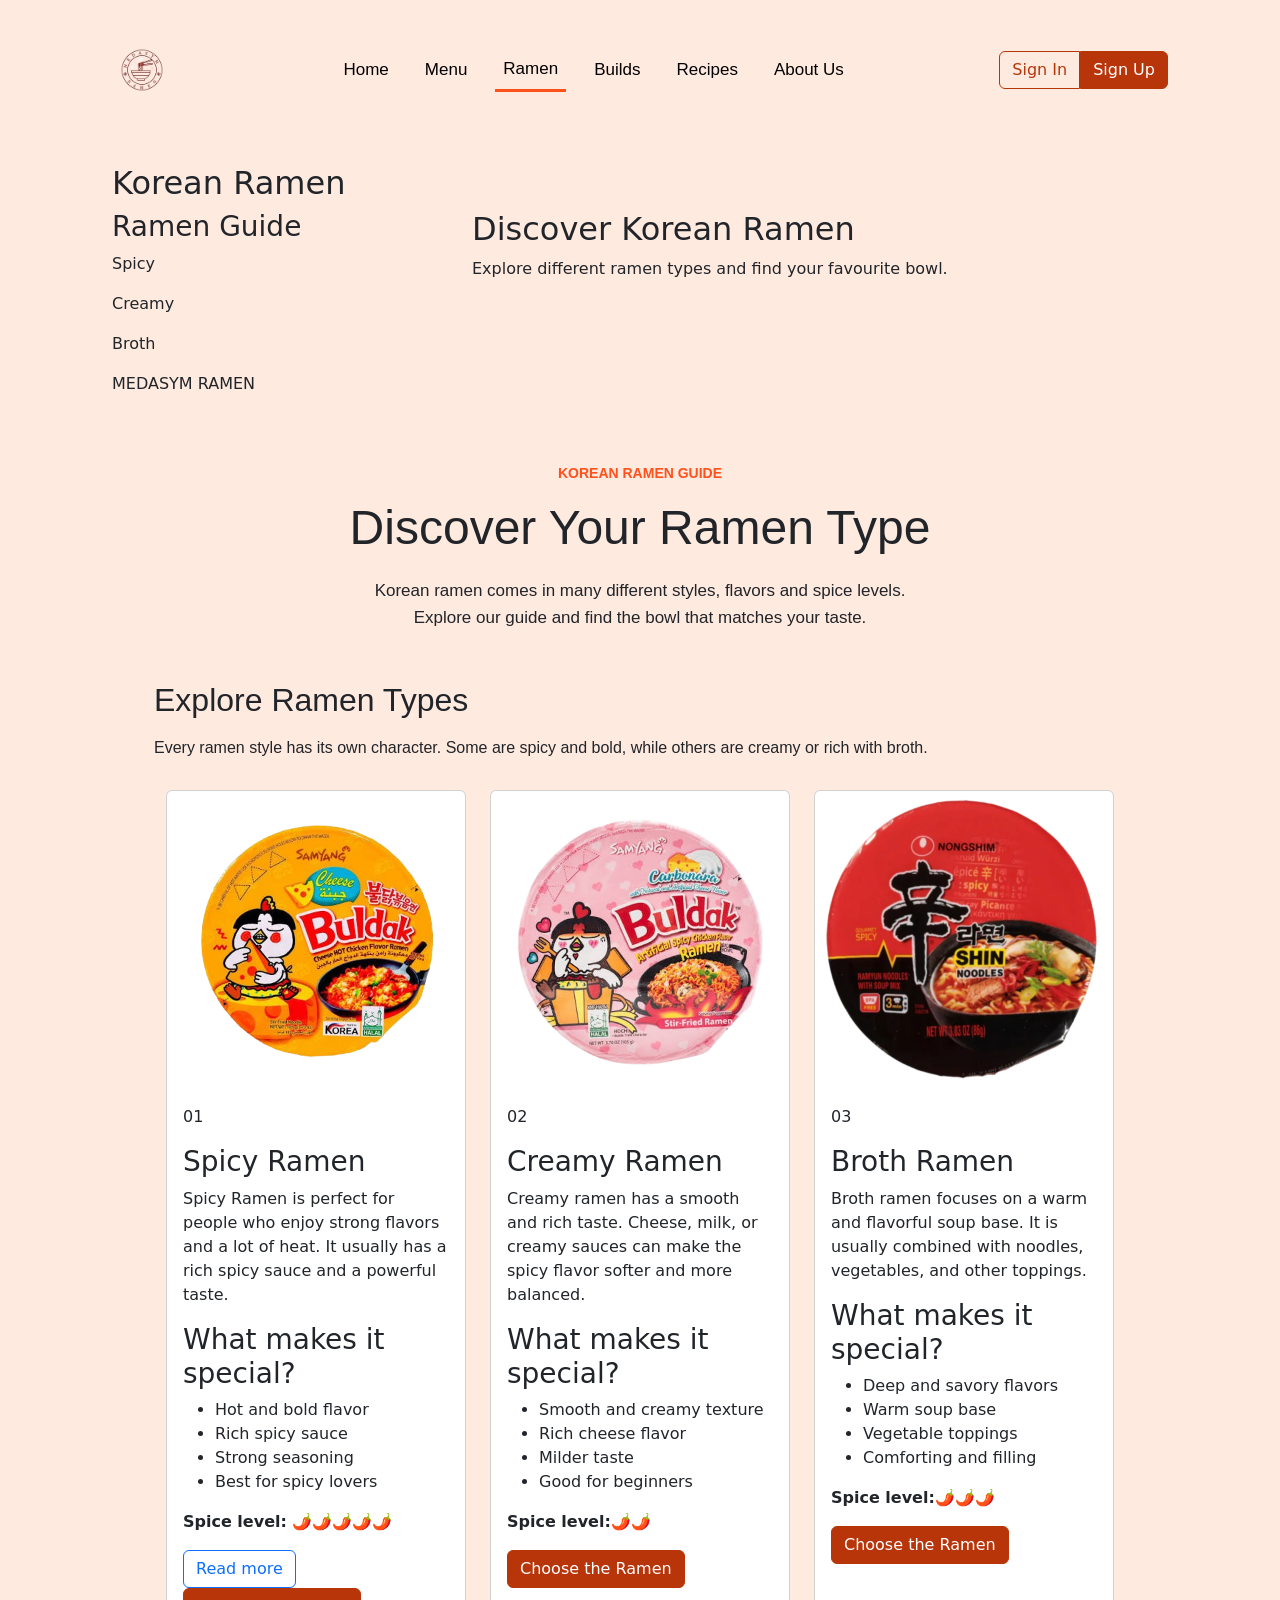
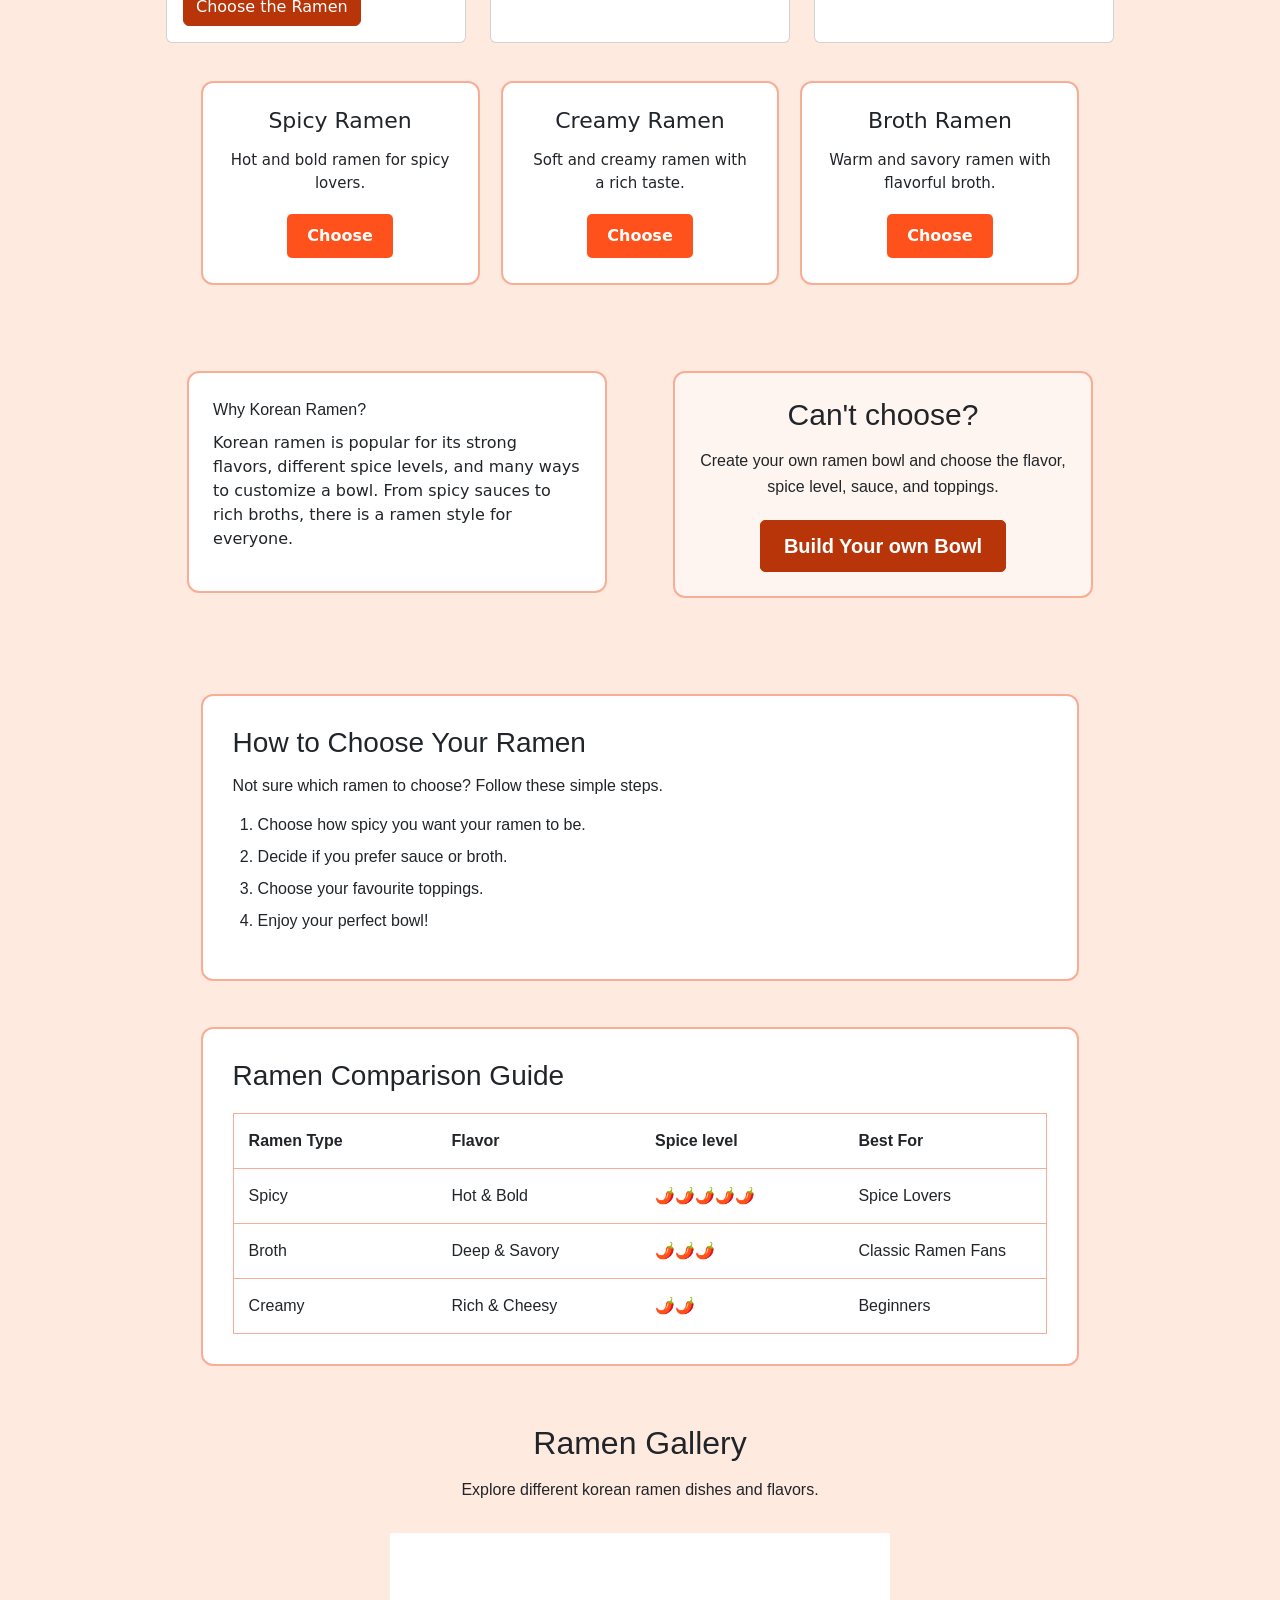
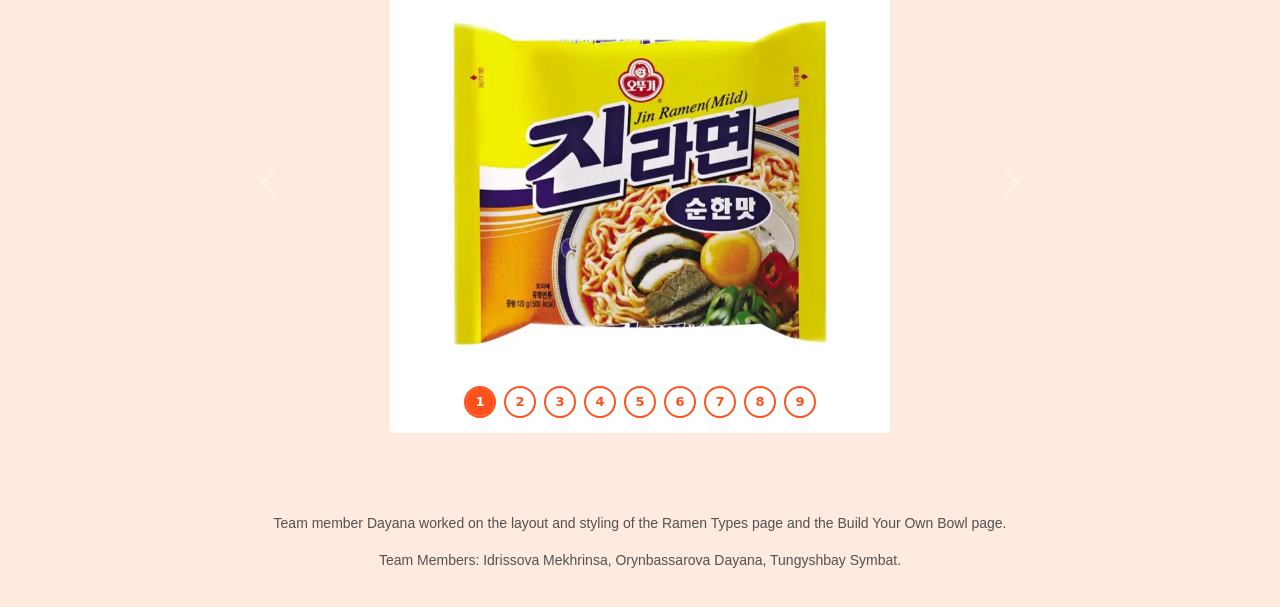
==== commit c0d66117: "Add files via upload" ====
--- a/ramen.html
+++ b/ramen.html
@@ -120,9 +120,15 @@
                                 <b>Spice level:</b> 🌶️🌶️🌶️🌶️🌶️
                             </p>
 
+                            <p id="spicyMoreText" class="read-more-text">
+                                Spicy ramen is a great choice for people who
+                                love bold Korean flavors. You can add eggs, vegetables,
+                                or cheese to customize your bowl.
+                            </p>
+
+                            <button id="readMoreBtn" class="btn btn-outline-primary" type="button" aria-expanded="false"
+                                aria-controls="spicyMoreText">Read more</button>
                             <button class="btn btn-primary">Choose the Ramen</button>
-
-
                         </div>
                     </div>
                 </div>
@@ -343,12 +349,6 @@
             </div>
 
         </div>
-
-
-
-
-
-
     </div>
 
     <footer class="team-credits">
@@ -359,6 +359,7 @@
 
     </footer>
     <script src="https://cdn.jsdelivr.net/npm/bootstrap@5.3.3/dist/js/bootstrap.bundle.min.js"></script>
+    <script src="read-more.js"></script>
 </body>
 
 </html>
--- a/style.css
+++ b/style.css
@@ -8696,4 +8696,195 @@
     #current-time {
         font-size: 34px;
     }
+}
+
+/* assignmnet 5, more features for the ramen page */
+.read-more-text {
+    display: none;
+    margin-top: 12px;
+    padding: 12px;
+    background-color: #fff4ed;
+    border-radius: 8px;
+    line-height: 1.6;
+}
+
+.read-more-text.show {
+    display: block;
+}
+
+.cooking-tip {
+    text-align: center;
+    margin: 40px auto;
+    padding: 30px;
+    max-width: 600px;
+    background-color: white;
+    border: 1px solid #ff987f;
+    border-radius: 15px;
+}
+
+#tipBtn {
+    background-color: #bd3108;
+    color: white;
+    padding: 12px 24px;
+    border: none;
+    border-radius: 8px;
+    cursor: pointer;
+}
+
+#tipBtn:hover {
+    background-color: #ff5733;
+}
+
+#tipText {
+    margin-top: 20px;
+    font-size: 18px;
+}
+
+/* TASK 2.2 - Keyboard Navigation */
+
+#mainNav .nav-link:focus-visible {
+    outline: 2px solid #bd3108;
+    outline-offset: 4px;
+    border-radius: 5px;
+}
+
+/* TASK 2.3 - Multi-Step Form */
+
+.ramen-form {
+    max-width: 600px;
+    margin: 40px auto;
+    padding: 30px;
+    text-align: center;
+    background-color: white;
+    border: 1px solid #ff987f;
+    border-radius: 15px;
+}
+
+.ramen-form h2 {
+    margin-bottom: 25px;
+}
+
+.ramen-form select,
+.ramen-form input {
+    padding: 10px;
+    margin: 10px;
+    border: 1px solid #ff987f;
+    border-radius: 8px;
+}
+
+.ramen-form button {
+    background-color: #bd3108;
+    color: white;
+    padding: 10px 20px;
+    margin: 8px;
+    border: none;
+    border-radius: 8px;
+    cursor: pointer;
+}
+
+.ramen-form button:hover {
+    background-color: #ff5733;
+}
+
+#ramenResult {
+    margin-top: 20px;
+    font-weight: bold;
+    color: #bd3108;
+}
+
+/* TASK 3.2 - Arrays and Loops */
+
+.ramen-collection {
+    max-width: 600px;
+    margin: 40px auto;
+    padding: 30px;
+    background-color: white;
+    border: 1px solid #ff987f;
+    border-radius: 15px;
+    text-align: center;
+}
+
+.ramen-collection h2 {
+    margin-bottom: 20px;
+}
+
+#ramenList {
+    list-style: none;
+    padding: 0;
+}
+
+#ramenList li {
+    background-color: #fff1eb;
+    padding: 15px;
+    margin: 10px 0;
+    border-radius: 10px;
+    font-size: 18px;
+    color: #bd3108;
+}
+
+/* Our Ramen Collection */
+
+.ramen-collection {
+    max-width: 600px;
+    margin: 40px auto;
+    padding: 30px;
+    background-color: white;
+    border: 1px solid #ff987f;
+    border-radius: 15px;
+    text-align: center;
+}
+
+#ramenList {
+    list-style: none;
+    padding: 0;
+}
+
+#ramenList li {
+    background-color: #fff1eb;
+    padding: 15px;
+    margin: 10px 0;
+    border-radius: 10px;
+    color: #bd3108;
+}
+
+/* TASK 3.3 - Ramen Filters */
+
+.ramen-filters {
+    display: flex;
+    justify-content: center;
+    flex-wrap: wrap;
+    gap: 10px;
+    margin: 20px 0;
+}
+
+.filter-btn {
+    padding: 10px 18px;
+    background-color: white;
+    color: #bd3108;
+    border: 1px solid #bd3108;
+    border-radius: 8px;
+    cursor: pointer;
+}
+
+.filter-btn:hover {
+    background-color: #bd3108;
+    color: white;
+}
+
+/* TASK 3.5 - Animations */
+
+@keyframes ramenAppear {
+    from {
+        opacity: 0;
+        transform: translateY(20px);
+    }
+
+    to {
+        opacity: 1;
+        transform: translateY(0);
+    }
+}
+
+.ramen-animate {
+    animation: ramenAppear 0.5s ease;
 }
